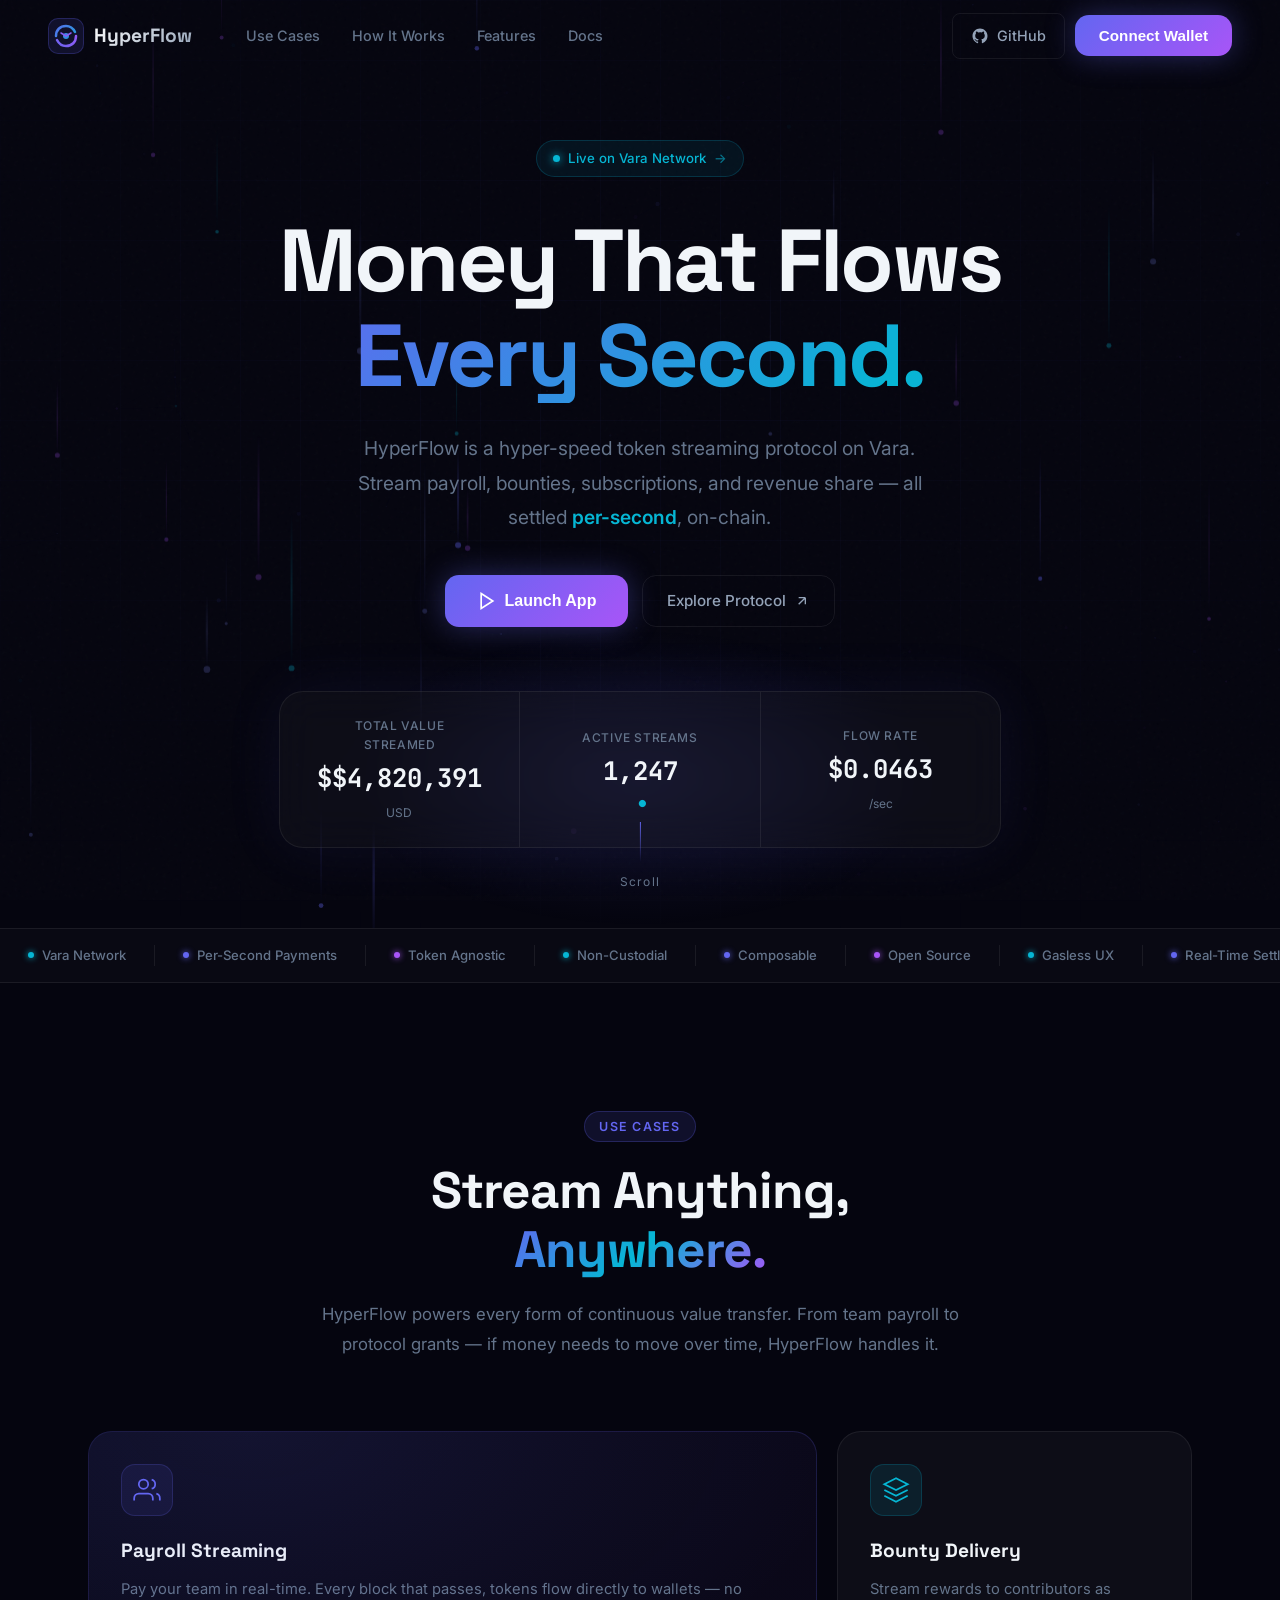
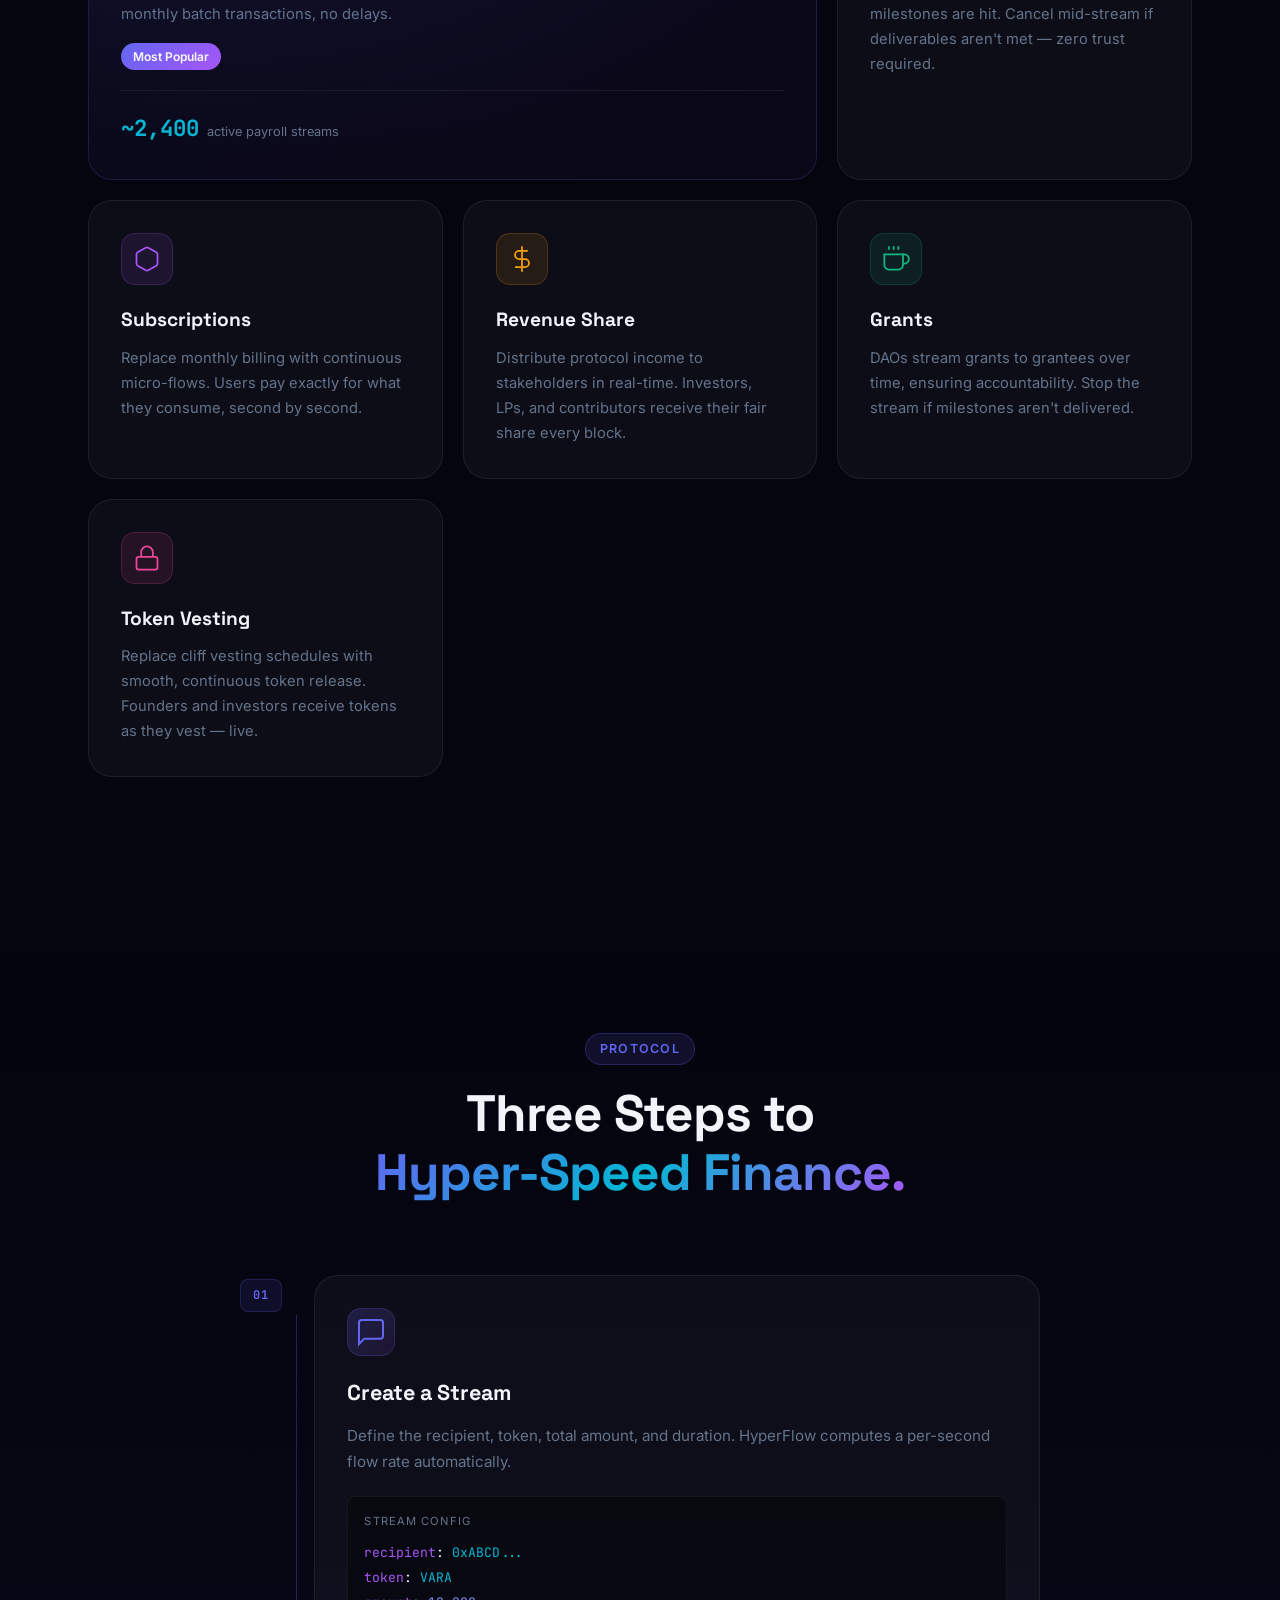
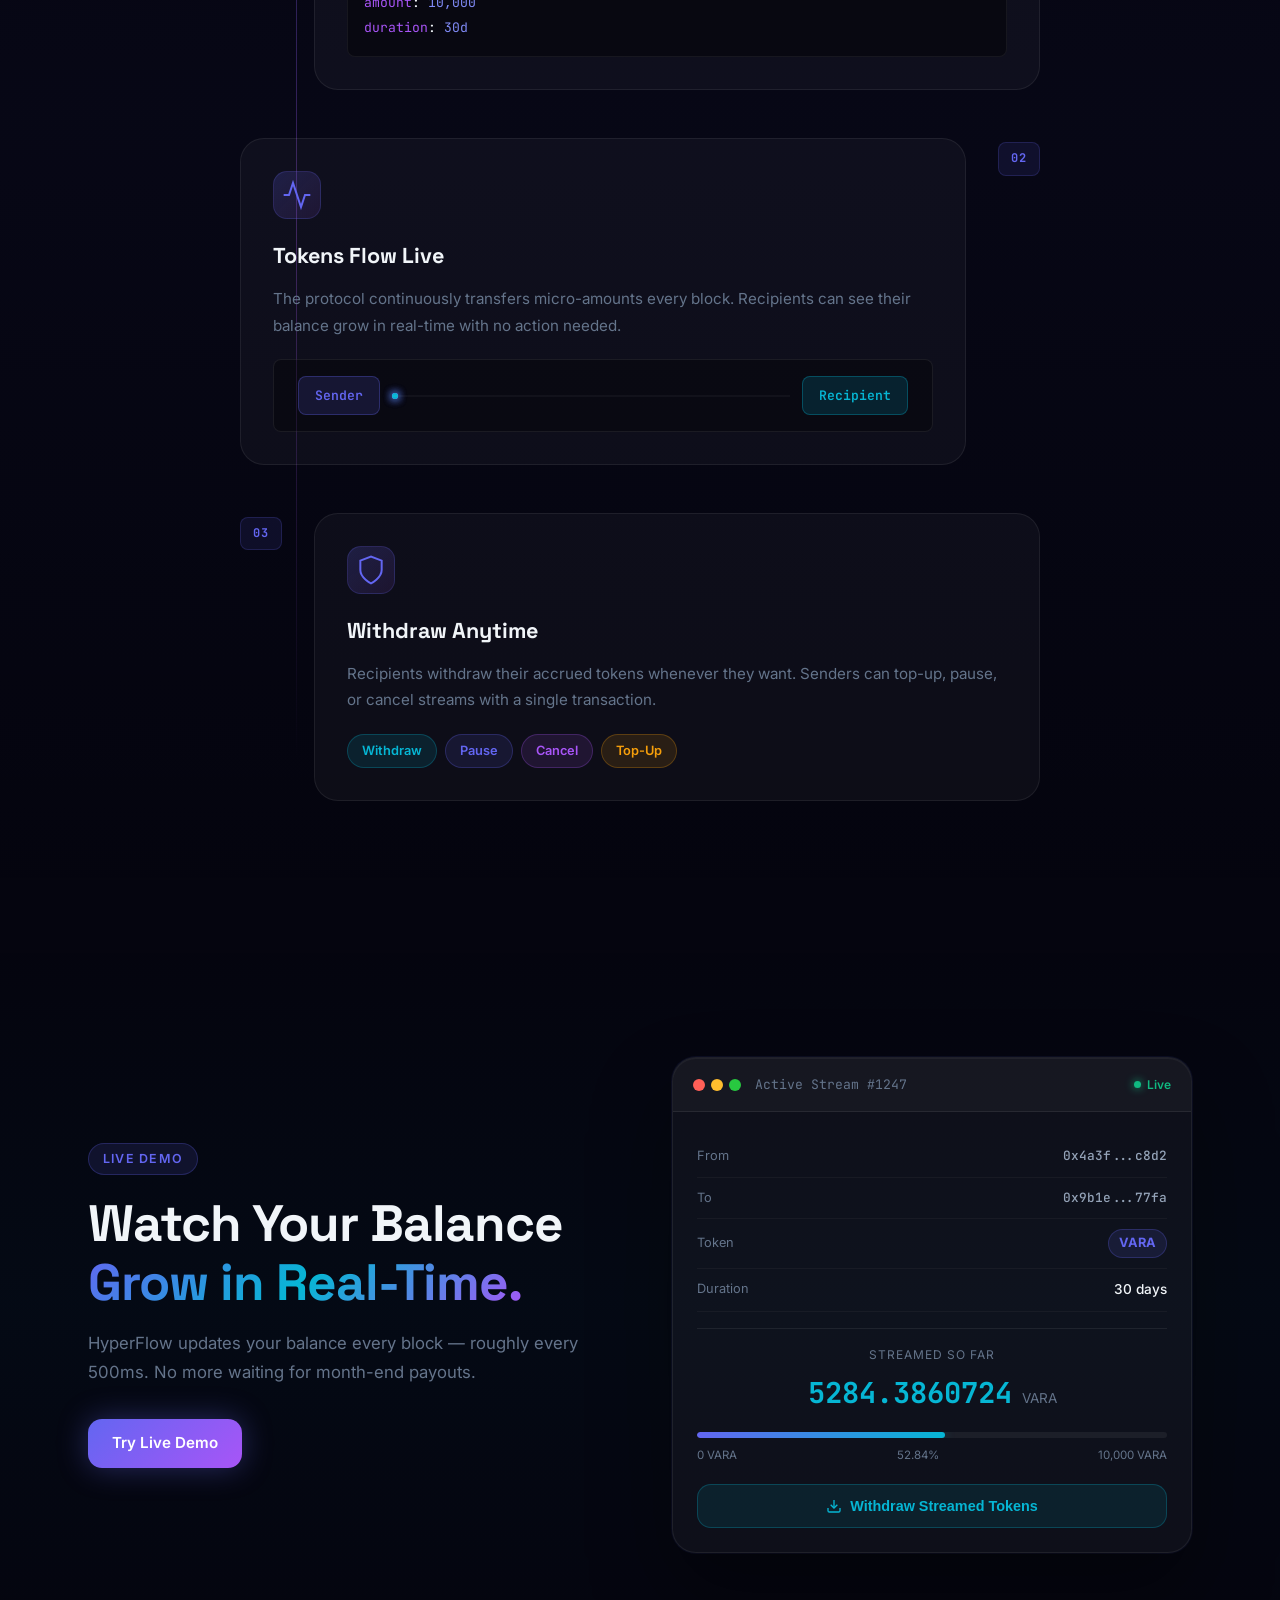
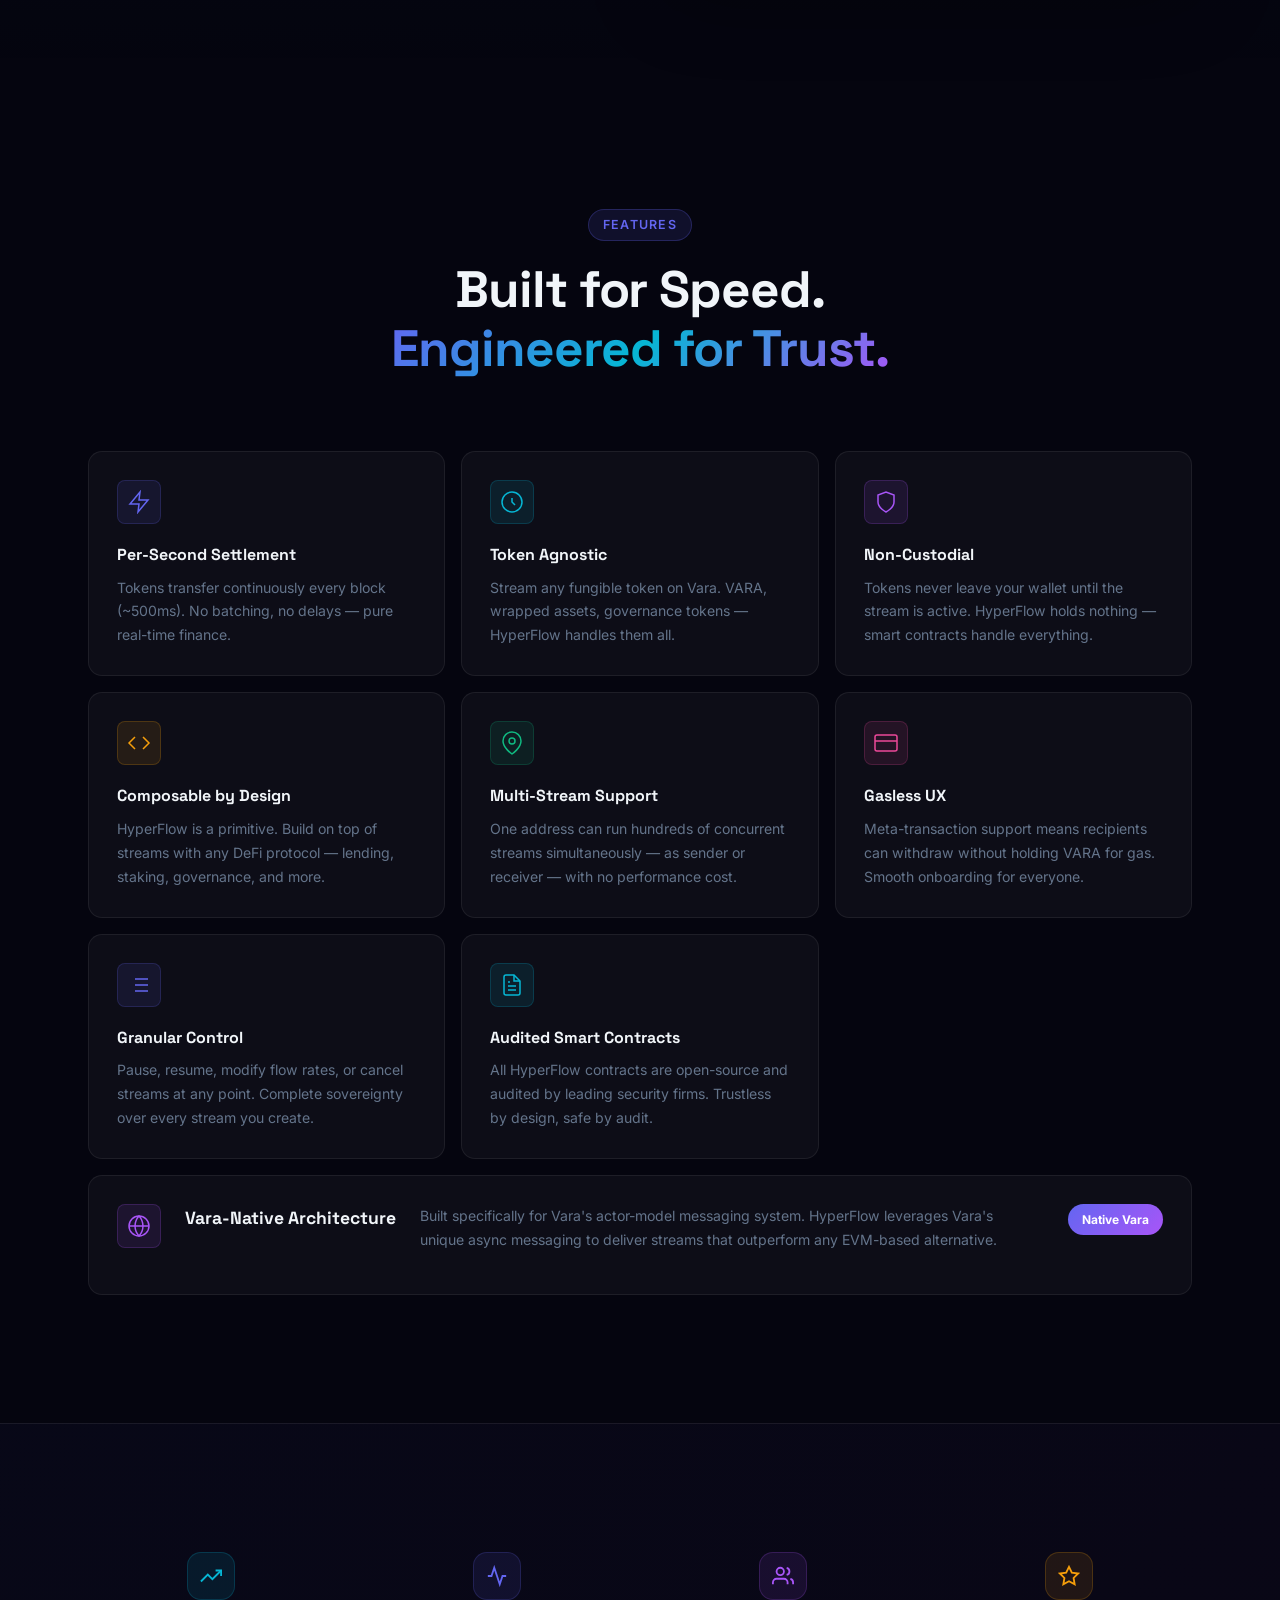
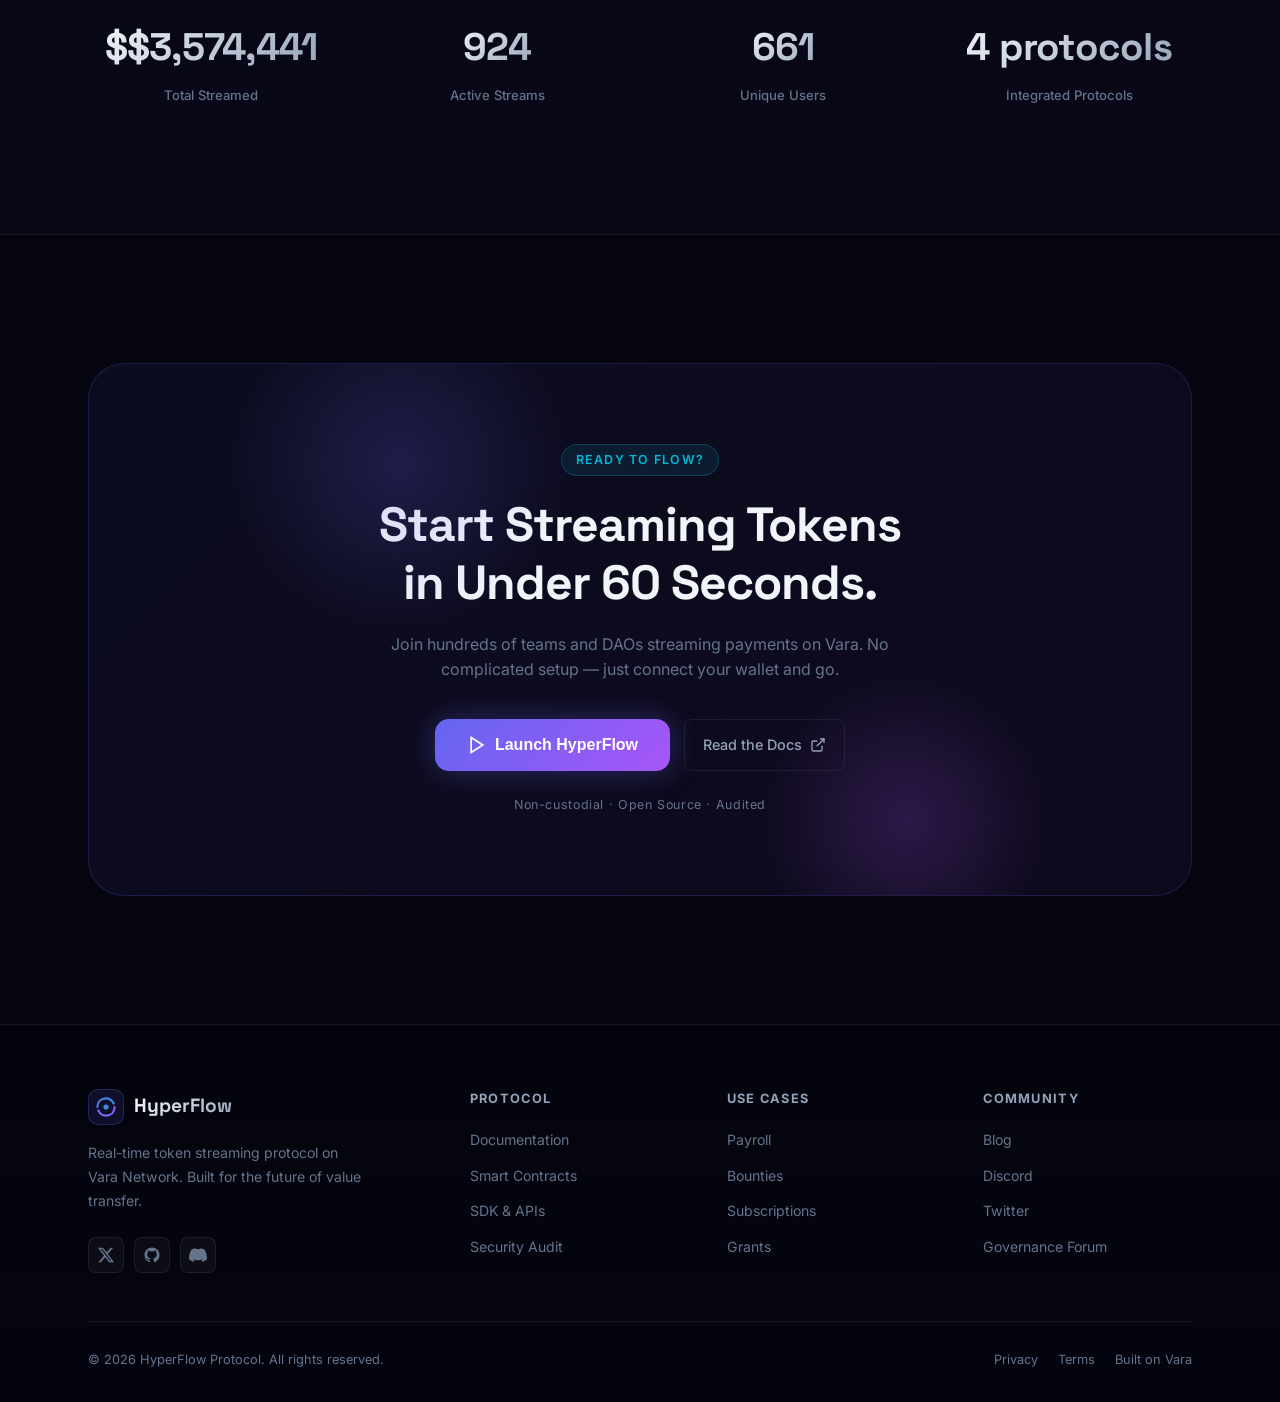
==== index.html @ 959b07e1 "feat: initial HyperFlow — luxury token streaming dApp on Vara" ====
<!DOCTYPE html>
<html lang="en">
<head>
  <meta charset="UTF-8" />
  <meta name="viewport" content="width=device-width, initial-scale=1.0" />
  <title>HyperFlow — Real-Time Token Streaming on Vara</title>
  <meta name="description" content="HyperFlow is a next-generation token streaming protocol on Vara. Stream payments per-second for payroll, bounties, subscriptions, grants, and more." />
  <meta property="og:title" content="HyperFlow — Real-Time Token Streaming on Vara" />
  <meta property="og:description" content="Per-second token streaming on Vara. Payroll, bounties, subscriptions, revenue share — powered by hyper-speed streams." />
  <meta property="og:type" content="website" />
  <meta name="twitter:card" content="summary_large_image" />
  <meta name="twitter:title" content="HyperFlow — Real-Time Token Streaming on Vara" />
  <link rel="preconnect" href="https://fonts.googleapis.com" />
  <link rel="preconnect" href="https://fonts.gstatic.com" crossorigin />
  <link href="https://fonts.googleapis.com/css2?family=Inter:wght@300;400;500;600;700;800;900&family=Space+Grotesk:wght@400;500;600;700&family=JetBrains+Mono:wght@400;500&display=swap" rel="stylesheet" />
  <link rel="stylesheet" href="style.css" />
  <style>
    /* Landing-page wallet modal extra styles */
    .lp-wallet-modal-overlay {
      position: fixed; inset: 0; z-index: 9999;
      background: rgba(0,0,0,0.75); backdrop-filter: blur(10px);
      display: flex; align-items: center; justify-content: center;
      padding: 20px; opacity: 0; pointer-events: none;
      transition: opacity 0.25s;
    }
    .lp-wallet-modal-overlay.active { opacity: 1; pointer-events: all; }
    .lp-modal-box {
      background: #0a0a1a; border: 1px solid rgba(255,255,255,0.08);
      border-radius: 20px; width: 100%; max-width: 420px;
      box-shadow: 0 40px 100px rgba(0,0,0,0.6);
      transform: scale(0.96) translateY(10px);
      transition: transform 0.25s;
      overflow: hidden;
    }
    .lp-wallet-modal-overlay.active .lp-modal-box { transform: scale(1) translateY(0); }
    .lp-modal-head {
      display: flex; align-items: center; justify-content: space-between;
      padding: 20px 24px; border-bottom: 1px solid rgba(255,255,255,0.08);
      font-family: 'Space Grotesk', sans-serif; font-weight: 700; font-size: 1rem;
      color: #f1f5f9;
    }
    .lp-modal-close {
      width: 30px; height: 30px; border-radius: 6px;
      background: none; border: 1px solid rgba(255,255,255,0.08);
      color: #64748b; cursor: pointer; font-size: 0.85rem;
      display: flex; align-items: center; justify-content: center;
      transition: all 0.2s;
    }
    .lp-modal-close:hover { color: #f1f5f9; }
    .lp-modal-body { padding: 24px; }
  </style>
</head>
<body>

  <!-- ===== WALLET MODAL (LANDING) ===== -->
  <div class="lp-wallet-modal-overlay" id="lp-wallet-modal">
    <div class="lp-modal-box">
      <div class="lp-modal-head">
        <span>Connect Wallet</span>
        <button class="lp-modal-close" id="lp-wallet-close">✕</button>
      </div>
      <div class="lp-modal-body" id="lp-wallet-body"></div>
    </div>
  </div>

  <!-- ===== CANVAS BACKGROUND ===== -->
  <canvas id="particleCanvas"></canvas>

  <!-- ===== NOISE OVERLAY ===== -->
  <div class="noise-overlay"></div>

  <!-- ===== NAVIGATION ===== -->
  <nav id="navbar" class="navbar">
    <div class="nav-container">
      <a href="#" class="nav-logo" id="nav-logo">
        <div class="logo-icon">
          <svg width="28" height="28" viewBox="0 0 28 28" fill="none">
            <path d="M4 14 C4 8 8 4 14 4 C18 4 21 6 23 10" stroke="url(#logoGrad)" stroke-width="2.5" stroke-linecap="round"/>
            <path d="M24 14 C24 20 20 24 14 24 C10 24 7 22 5 18" stroke="url(#logoGrad2)" stroke-width="2.5" stroke-linecap="round"/>
            <circle cx="14" cy="14" r="3" fill="url(#logoGrad)"/>
            <path d="M9 11 L14 14 L19 11" stroke="url(#logoGrad2)" stroke-width="1.5" stroke-linecap="round" stroke-linejoin="round"/>
            <defs>
              <linearGradient id="logoGrad" x1="0" y1="0" x2="28" y2="28" gradientUnits="userSpaceOnUse">
                <stop offset="0%" stop-color="#6366f1"/>
                <stop offset="100%" stop-color="#06b6d4"/>
              </linearGradient>
              <linearGradient id="logoGrad2" x1="28" y1="0" x2="0" y2="28" gradientUnits="userSpaceOnUse">
                <stop offset="0%" stop-color="#a855f7"/>
                <stop offset="100%" stop-color="#6366f1"/>
              </linearGradient>
            </defs>
          </svg>
        </div>
        <span class="logo-text">HyperFlow</span>
      </a>

      <ul class="nav-links" id="nav-links">
        <li><a href="#use-cases" class="nav-link">Use Cases</a></li>
        <li><a href="#how-it-works" class="nav-link">How It Works</a></li>
        <li><a href="#features" class="nav-link">Features</a></li>
        <li><a href="#docs" class="nav-link">Docs</a></li>
      </ul>

      <div class="nav-actions">
        <a href="#" class="btn-ghost" id="nav-github">
          <svg width="18" height="18" viewBox="0 0 24 24" fill="currentColor"><path d="M12 2C6.477 2 2 6.484 2 12.017c0 4.425 2.865 8.18 6.839 9.504.5.092.682-.217.682-.483 0-.237-.008-.868-.013-1.703-2.782.605-3.369-1.343-3.369-1.343-.454-1.158-1.11-1.466-1.11-1.466-.908-.62.069-.608.069-.608 1.003.07 1.531 1.032 1.531 1.032.892 1.53 2.341 1.088 2.91.832.092-.647.35-1.088.636-1.338-2.22-.253-4.555-1.113-4.555-4.951 0-1.093.39-1.988 1.029-2.688-.103-.253-.446-1.272.098-2.65 0 0 .84-.27 2.75 1.026A9.564 9.564 0 0112 6.844c.85.004 1.705.115 2.504.337 1.909-1.296 2.747-1.027 2.747-1.027.546 1.379.202 2.398.1 2.651.64.7 1.028 1.595 1.028 2.688 0 3.848-2.339 4.695-4.566 4.943.359.309.678.92.678 1.855 0 1.338-.012 2.419-.012 2.747 0 .268.18.58.688.482A10.019 10.019 0 0022 12.017C22 6.484 17.522 2 12 2z"/></svg>
          GitHub
        </a>
        <button class="btn-primary" id="connect-wallet-btn">
          <span class="btn-shimmer"></span>
          Connect Wallet
        </button>
      </div>

      <button class="nav-hamburger" id="hamburger" aria-label="Menu">
        <span></span><span></span><span></span>
      </button>
    </div>
  </nav>

  <!-- ===== HERO ===== -->
  <section class="hero" id="home">
    <div class="hero-grid-overlay"></div>

    <div class="hero-container">
      <div class="hero-badge">
        <span class="badge-dot"></span>
        Live on Vara Network
        <span class="badge-arrow">→</span>
      </div>

      <h1 class="hero-title">
        Money That Flows
        <span class="title-gradient">Every Second.</span>
      </h1>

      <p class="hero-subtitle">
        HyperFlow is a hyper-speed token streaming protocol on Vara. Stream payroll, bounties, subscriptions,
        and revenue share — all settled <em>per-second</em>, on-chain.
      </p>

      <div class="hero-cta">
        <button class="btn-primary btn-lg" id="launch-app-btn">
          <span class="btn-shimmer"></span>
          <svg width="20" height="20" viewBox="0 0 24 24" fill="none" stroke="currentColor" stroke-width="2"><polygon points="5,3 19,12 5,21"/></svg>
          Launch App
        </button>
        <a href="#how-it-works" class="btn-outline btn-lg" id="learn-more-btn">
          Explore Protocol
          <svg width="16" height="16" viewBox="0 0 24 24" fill="none" stroke="currentColor" stroke-width="2"><path d="M7 17L17 7M17 7H7M17 7V17"/></svg>
        </a>
      </div>

      <!-- Live Stream Counter -->
      <div class="hero-stream-counter" id="stream-counter">
        <div class="counter-card" id="counter-tvl">
          <span class="counter-label">Total Value Streamed</span>
          <span class="counter-value" data-target="4820391">$0</span>
          <span class="counter-suffix">USD</span>
        </div>
        <div class="counter-divider"></div>
        <div class="counter-card" id="counter-streams">
          <span class="counter-label">Active Streams</span>
          <span class="counter-value" data-target="1247">0</span>
          <span class="counter-tick" id="tick-dot">●</span>
        </div>
        <div class="counter-divider"></div>
        <div class="counter-card" id="counter-rate">
          <span class="counter-label">Flow Rate</span>
          <span class="counter-value" id="flow-rate">$0.00</span>
          <span class="counter-suffix">/sec</span>
        </div>
      </div>
    </div>

    <!-- Hero Visual - Stream Visualizer -->
    <div class="hero-visual">
      <canvas id="streamCanvas"></canvas>
      <div class="visual-glow"></div>
    </div>

    <div class="hero-scroll-hint">
      <div class="scroll-line"></div>
      <span>Scroll</span>
    </div>
  </section>

  <!-- ===== MARQUEE STRIP ===== -->
  <div class="marquee-strip">
    <div class="marquee-track">
      <div class="marquee-content">
        <span class="marquee-item"><span class="marquee-dot cyan"></span> Vara Network</span>
        <span class="marquee-item"><span class="marquee-dot indigo"></span> Per-Second Payments</span>
        <span class="marquee-item"><span class="marquee-dot purple"></span> Token Agnostic</span>
        <span class="marquee-item"><span class="marquee-dot cyan"></span> Non-Custodial</span>
        <span class="marquee-item"><span class="marquee-dot indigo"></span> Composable</span>
        <span class="marquee-item"><span class="marquee-dot purple"></span> Open Source</span>
        <span class="marquee-item"><span class="marquee-dot cyan"></span> Gasless UX</span>
        <span class="marquee-item"><span class="marquee-dot indigo"></span> Real-Time Settlement</span>
        <span class="marquee-item"><span class="marquee-dot cyan"></span> Vara Network</span>
        <span class="marquee-item"><span class="marquee-dot indigo"></span> Per-Second Payments</span>
        <span class="marquee-item"><span class="marquee-dot purple"></span> Token Agnostic</span>
        <span class="marquee-item"><span class="marquee-dot cyan"></span> Non-Custodial</span>
        <span class="marquee-item"><span class="marquee-dot indigo"></span> Composable</span>
        <span class="marquee-item"><span class="marquee-dot purple"></span> Open Source</span>
        <span class="marquee-item"><span class="marquee-dot cyan"></span> Gasless UX</span>
        <span class="marquee-item"><span class="marquee-dot indigo"></span> Real-Time Settlement</span>
      </div>
    </div>
  </div>

  <!-- ===== USE CASES ===== -->
  <section class="section use-cases" id="use-cases">
    <div class="container">
      <div class="section-header">
        <span class="section-tag">Use Cases</span>
        <h2 class="section-title">Stream Anything,<br/><span class="text-gradient">Anywhere.</span></h2>
        <p class="section-subtitle">HyperFlow powers every form of continuous value transfer. From team payroll to protocol grants — if money needs to move over time, HyperFlow handles it.</p>
      </div>

      <div class="use-cases-grid" id="use-cases-grid">

        <div class="use-case-card card-featured" data-aos>
          <div class="card-glow"></div>
          <div class="card-icon-wrap" style="--icon-color: #6366f1;">
            <svg width="28" height="28" viewBox="0 0 24 24" fill="none" stroke="currentColor" stroke-width="1.5"><path d="M17 21v-2a4 4 0 0 0-4-4H5a4 4 0 0 0-4 4v2"/><circle cx="9" cy="7" r="4"/><path d="M23 21v-2a4 4 0 0 0-3-3.87"/><path d="M16 3.13a4 4 0 0 1 0 7.75"/></svg>
          </div>
          <h3 class="card-title">Payroll Streaming</h3>
          <p class="card-desc">Pay your team in real-time. Every block that passes, tokens flow directly to wallets — no monthly batch transactions, no delays.</p>
          <div class="card-tag">Most Popular</div>
          <div class="card-footer-metric">
            <span class="metric-val">~2,400</span>
            <span class="metric-lbl">active payroll streams</span>
          </div>
        </div>

        <div class="use-case-card" data-aos>
          <div class="card-icon-wrap" style="--icon-color: #06b6d4;">
            <svg width="28" height="28" viewBox="0 0 24 24" fill="none" stroke="currentColor" stroke-width="1.5"><path d="M12 2L2 7l10 5 10-5-10-5z"/><path d="M2 17l10 5 10-5"/><path d="M2 12l10 5 10-5"/></svg>
          </div>
          <h3 class="card-title">Bounty Delivery</h3>
          <p class="card-desc">Stream rewards to contributors as milestones are hit. Cancel mid-stream if deliverables aren't met — zero trust required.</p>
        </div>

        <div class="use-case-card" data-aos>
          <div class="card-icon-wrap" style="--icon-color: #a855f7;">
            <svg width="28" height="28" viewBox="0 0 24 24" fill="none" stroke="currentColor" stroke-width="1.5"><path d="M21 16V8a2 2 0 0 0-1-1.73l-7-4a2 2 0 0 0-2 0l-7 4A2 2 0 0 0 3 8v8a2 2 0 0 0 1 1.73l7 4a2 2 0 0 0 2 0l7-4A2 2 0 0 0 21 16z"/></svg>
          </div>
          <h3 class="card-title">Subscriptions</h3>
          <p class="card-desc">Replace monthly billing with continuous micro-flows. Users pay exactly for what they consume, second by second.</p>
        </div>

        <div class="use-case-card" data-aos>
          <div class="card-icon-wrap" style="--icon-color: #f59e0b;">
            <svg width="28" height="28" viewBox="0 0 24 24" fill="none" stroke="currentColor" stroke-width="1.5"><line x1="12" y1="1" x2="12" y2="23"/><path d="M17 5H9.5a3.5 3.5 0 0 0 0 7h5a3.5 3.5 0 0 1 0 7H6"/></svg>
          </div>
          <h3 class="card-title">Revenue Share</h3>
          <p class="card-desc">Distribute protocol income to stakeholders in real-time. Investors, LPs, and contributors receive their fair share every block.</p>
        </div>

        <div class="use-case-card" data-aos>
          <div class="card-icon-wrap" style="--icon-color: #10b981;">
            <svg width="28" height="28" viewBox="0 0 24 24" fill="none" stroke="currentColor" stroke-width="1.5"><path d="M18 8h1a4 4 0 0 1 0 8h-1"/><path d="M2 8h16v9a4 4 0 0 1-4 4H6a4 4 0 0 1-4-4V8z"/><line x1="6" y1="1" x2="6" y2="4"/><line x1="10" y1="1" x2="10" y2="4"/><line x1="14" y1="1" x2="14" y2="4"/></svg>
          </div>
          <h3 class="card-title">Grants</h3>
          <p class="card-desc">DAOs stream grants to grantees over time, ensuring accountability. Stop the stream if milestones aren't delivered.</p>
        </div>

        <div class="use-case-card" data-aos>
          <div class="card-icon-wrap" style="--icon-color: #ec4899;">
            <svg width="28" height="28" viewBox="0 0 24 24" fill="none" stroke="currentColor" stroke-width="1.5"><rect x="3" y="11" width="18" height="11" rx="2" ry="2"/><path d="M7 11V7a5 5 0 0 1 10 0v4"/></svg>
          </div>
          <h3 class="card-title">Token Vesting</h3>
          <p class="card-desc">Replace cliff vesting schedules with smooth, continuous token release. Founders and investors receive tokens as they vest — live.</p>
        </div>

      </div>
    </div>
  </section>

  <!-- ===== HOW IT WORKS ===== -->
  <section class="section how-it-works" id="how-it-works">
    <div class="container">
      <div class="section-header">
        <span class="section-tag">Protocol</span>
        <h2 class="section-title">Three Steps to<br/><span class="text-gradient">Hyper-Speed Finance.</span></h2>
      </div>

      <div class="steps-container">
        <div class="steps-line"></div>

        <div class="step-item" data-aos id="step-1">
          <div class="step-number">01</div>
          <div class="step-card">
            <div class="step-icon">
              <svg width="32" height="32" viewBox="0 0 24 24" fill="none" stroke="currentColor" stroke-width="1.5"><path d="M21 15a2 2 0 0 1-2 2H7l-4 4V5a2 2 0 0 1 2-2h14a2 2 0 0 1 2 2z"/></svg>
            </div>
            <h3>Create a Stream</h3>
            <p>Define the recipient, token, total amount, and duration. HyperFlow computes a per-second flow rate automatically.</p>
            <div class="step-code">
              <span class="code-label">Stream Config</span>
              <code><span class="c-purple">recipient</span>: <span class="c-cyan">0xABCD...</span><br/><span class="c-purple">token</span>: <span class="c-cyan">VARA</span><br/><span class="c-purple">amount</span>: <span class="c-indigo">10,000</span><br/><span class="c-purple">duration</span>: <span class="c-indigo">30d</span></code>
            </div>
          </div>
        </div>

        <div class="step-item step-right" data-aos id="step-2">
          <div class="step-number">02</div>
          <div class="step-card">
            <div class="step-icon">
              <svg width="32" height="32" viewBox="0 0 24 24" fill="none" stroke="currentColor" stroke-width="1.5"><polyline points="22 12 18 12 15 21 9 3 6 12 2 12"/></svg>
            </div>
            <h3>Tokens Flow Live</h3>
            <p>The protocol continuously transfers micro-amounts every block. Recipients can see their balance grow in real-time with no action needed.</p>
            <div class="step-visual-flow">
              <div class="flow-node sender">Sender</div>
              <div class="flow-stream">
                <div class="flow-particle"></div>
                <div class="flow-particle"></div>
                <div class="flow-particle"></div>
                <div class="flow-line"></div>
              </div>
              <div class="flow-node receiver">Recipient</div>
            </div>
          </div>
        </div>

        <div class="step-item" data-aos id="step-3">
          <div class="step-number">03</div>
          <div class="step-card">
            <div class="step-icon">
              <svg width="32" height="32" viewBox="0 0 24 24" fill="none" stroke="currentColor" stroke-width="1.5"><path d="M12 22s8-4 8-10V5l-8-3-8 3v7c0 6 8 10 8 10z"/></svg>
            </div>
            <h3>Withdraw Anytime</h3>
            <p>Recipients withdraw their accrued tokens whenever they want. Senders can top-up, pause, or cancel streams with a single transaction.</p>
            <div class="step-actions">
              <span class="action-pill pill-cyan">Withdraw</span>
              <span class="action-pill pill-indigo">Pause</span>
              <span class="action-pill pill-purple">Cancel</span>
              <span class="action-pill pill-gold">Top-Up</span>
            </div>
          </div>
        </div>
      </div>
    </div>
  </section>

  <!-- ===== STREAM DEMO ===== -->
  <section class="section stream-demo" id="demo">
    <div class="container">
      <div class="demo-wrapper">
        <div class="demo-content">
          <span class="section-tag">Live Demo</span>
          <h2 class="section-title">Watch Your Balance<br/><span class="text-gradient">Grow in Real-Time.</span></h2>
          <p class="section-subtitle">HyperFlow updates your balance every block — roughly every 500ms. No more waiting for month-end payouts.</p>
          <a href="#" class="btn-primary" id="try-demo-btn">
            <span class="btn-shimmer"></span>
            Try Live Demo
          </a>
        </div>

        <div class="demo-widget">
          <div class="widget-header">
            <div class="widget-dots">
              <span class="dot red"></span><span class="dot yellow"></span><span class="dot green"></span>
            </div>
            <span class="widget-title">Active Stream #1247</span>
            <span class="widget-status">
              <span class="status-pulse"></span>
              Live
            </span>
          </div>

          <div class="widget-body">
            <div class="widget-row">
              <span class="wr-label">From</span>
              <span class="wr-val addr">0x4a3f...c8d2</span>
            </div>
            <div class="widget-row">
              <span class="wr-label">To</span>
              <span class="wr-val addr">0x9b1e...77fa</span>
            </div>
            <div class="widget-row">
              <span class="wr-label">Token</span>
              <span class="wr-val token-chip">VARA</span>
            </div>
            <div class="widget-row">
              <span class="wr-label">Duration</span>
              <span class="wr-val">30 days</span>
            </div>
            <div class="widget-divider"></div>
            <div class="widget-balance">
              <span class="balance-label">Streamed so far</span>
              <span class="balance-amount" id="stream-balance">5,284.3847214</span>
              <span class="balance-token">VARA</span>
            </div>
            <div class="progress-bar">
              <div class="progress-fill" id="stream-progress" style="width: 52.84%"></div>
            </div>
            <div class="progress-labels">
              <span>0 VARA</span>
              <span>52.84%</span>
              <span>10,000 VARA</span>
            </div>
            <button class="btn-withdraw" id="withdraw-btn">
              <svg width="16" height="16" viewBox="0 0 24 24" fill="none" stroke="currentColor" stroke-width="2"><path d="M21 15v4a2 2 0 0 1-2 2H5a2 2 0 0 1-2-2v-4"/><polyline points="7 10 12 15 17 10"/><line x1="12" y1="15" x2="12" y2="3"/></svg>
              Withdraw Streamed Tokens
            </button>
          </div>
        </div>
      </div>
    </div>
  </section>

  <!-- ===== FEATURES ===== -->
  <section class="section features" id="features">
    <div class="container">
      <div class="section-header">
        <span class="section-tag">Features</span>
        <h2 class="section-title">Built for Speed.<br/><span class="text-gradient">Engineered for Trust.</span></h2>
      </div>

      <div class="features-grid" id="features-grid">

        <div class="feature-card" data-aos>
          <div class="feature-icon" style="--fc: #6366f1;">
            <svg width="24" height="24" viewBox="0 0 24 24" fill="none" stroke="currentColor" stroke-width="1.5"><path d="M13 2L3 14h9l-1 8 10-12h-9l1-8z"/></svg>
          </div>
          <h4>Per-Second Settlement</h4>
          <p>Tokens transfer continuously every block (~500ms). No batching, no delays — pure real-time finance.</p>
        </div>

        <div class="feature-card" data-aos>
          <div class="feature-icon" style="--fc: #06b6d4;">
            <svg width="24" height="24" viewBox="0 0 24 24" fill="none" stroke="currentColor" stroke-width="1.5"><circle cx="12" cy="12" r="10"/><path d="M12 8v4l3 3"/></svg>
          </div>
          <h4>Token Agnostic</h4>
          <p>Stream any fungible token on Vara. VARA, wrapped assets, governance tokens — HyperFlow handles them all.</p>
        </div>

        <div class="feature-card" data-aos>
          <div class="feature-icon" style="--fc: #a855f7;">
            <svg width="24" height="24" viewBox="0 0 24 24" fill="none" stroke="currentColor" stroke-width="1.5"><path d="M12 22s8-4 8-10V5l-8-3-8 3v7c0 6 8 10 8 10z"/></svg>
          </div>
          <h4>Non-Custodial</h4>
          <p>Tokens never leave your wallet until the stream is active. HyperFlow holds nothing — smart contracts handle everything.</p>
        </div>

        <div class="feature-card" data-aos>
          <div class="feature-icon" style="--fc: #f59e0b;">
            <svg width="24" height="24" viewBox="0 0 24 24" fill="none" stroke="currentColor" stroke-width="1.5"><polyline points="16 18 22 12 16 6"/><polyline points="8 6 2 12 8 18"/></svg>
          </div>
          <h4>Composable by Design</h4>
          <p>HyperFlow is a primitive. Build on top of streams with any DeFi protocol — lending, staking, governance, and more.</p>
        </div>

        <div class="feature-card" data-aos>
          <div class="feature-icon" style="--fc: #10b981;">
            <svg width="24" height="24" viewBox="0 0 24 24" fill="none" stroke="currentColor" stroke-width="1.5"><path d="M21 10c0 7-9 13-9 13s-9-6-9-13a9 9 0 0 1 18 0z"/><circle cx="12" cy="10" r="3"/></svg>
          </div>
          <h4>Multi-Stream Support</h4>
          <p>One address can run hundreds of concurrent streams simultaneously — as sender or receiver — with no performance cost.</p>
        </div>

        <div class="feature-card" data-aos>
          <div class="feature-icon" style="--fc: #ec4899;">
            <svg width="24" height="24" viewBox="0 0 24 24" fill="none" stroke="currentColor" stroke-width="1.5"><rect x="1" y="4" width="22" height="16" rx="2" ry="2"/><line x1="1" y1="10" x2="23" y2="10"/></svg>
          </div>
          <h4>Gasless UX</h4>
          <p>Meta-transaction support means recipients can withdraw without holding VARA for gas. Smooth onboarding for everyone.</p>
        </div>

        <div class="feature-card" data-aos>
          <div class="feature-icon" style="--fc: #6366f1;">
            <svg width="24" height="24" viewBox="0 0 24 24" fill="none" stroke="currentColor" stroke-width="1.5"><line x1="8" y1="6" x2="21" y2="6"/><line x1="8" y1="12" x2="21" y2="12"/><line x1="8" y1="18" x2="21" y2="18"/><line x1="3" y1="6" x2="3.01" y2="6"/><line x1="3" y1="12" x2="3.01" y2="12"/><line x1="3" y1="18" x2="3.01" y2="18"/></svg>
          </div>
          <h4>Granular Control</h4>
          <p>Pause, resume, modify flow rates, or cancel streams at any point. Complete sovereignty over every stream you create.</p>
        </div>

        <div class="feature-card" data-aos>
          <div class="feature-icon" style="--fc: #06b6d4;">
            <svg width="24" height="24" viewBox="0 0 24 24" fill="none" stroke="currentColor" stroke-width="1.5"><path d="M14 2H6a2 2 0 0 0-2 2v16a2 2 0 0 0 2 2h12a2 2 0 0 0 2-2V8z"/><polyline points="14 2 14 8 20 8"/><line x1="16" y1="13" x2="8" y2="13"/><line x1="16" y1="17" x2="8" y2="17"/><polyline points="10 9 9 9 8 9"/></svg>
          </div>
          <h4>Audited Smart Contracts</h4>
          <p>All HyperFlow contracts are open-source and audited by leading security firms. Trustless by design, safe by audit.</p>
        </div>

        <div class="feature-card feature-wide" data-aos>
          <div class="feature-icon" style="--fc: #a855f7;">
            <svg width="24" height="24" viewBox="0 0 24 24" fill="none" stroke="currentColor" stroke-width="1.5"><circle cx="12" cy="12" r="10"/><path d="M2 12h20M12 2a15.3 15.3 0 0 1 4 10 15.3 15.3 0 0 1-4 10 15.3 15.3 0 0 1-4-10 15.3 15.3 0 0 1 4-10z"/></svg>
          </div>
          <h4>Vara-Native Architecture</h4>
          <p>Built specifically for Vara's actor-model messaging system. HyperFlow leverages Vara's unique async messaging to deliver streams that outperform any EVM-based alternative.</p>
          <div class="feature-wide-badge">Native Vara</div>
        </div>

      </div>
    </div>
  </section>

  <!-- ===== STATS SECTION ===== -->
  <section class="section stats-section" id="stats">
    <div class="container">
      <div class="stats-grid">
        <div class="stat-item" data-aos>
          <div class="stat-icon cyan">
            <svg width="22" height="22" viewBox="0 0 24 24" fill="none" stroke="currentColor" stroke-width="2"><polyline points="23 6 13.5 15.5 8.5 10.5 1 18"/><polyline points="17 6 23 6 23 12"/></svg>
          </div>
          <span class="stat-number" data-target="4820391" data-prefix="$" data-suffix="">$0</span>
          <span class="stat-label">Total Streamed</span>
        </div>
        <div class="stat-item" data-aos>
          <div class="stat-icon indigo">
            <svg width="22" height="22" viewBox="0 0 24 24" fill="none" stroke="currentColor" stroke-width="2"><polyline points="22 12 18 12 15 21 9 3 6 12 2 12"/></svg>
          </div>
          <span class="stat-number" data-target="1247" data-prefix="" data-suffix="">0</span>
          <span class="stat-label">Active Streams</span>
        </div>
        <div class="stat-item" data-aos>
          <div class="stat-icon purple">
            <svg width="22" height="22" viewBox="0 0 24 24" fill="none" stroke="currentColor" stroke-width="2"><path d="M17 21v-2a4 4 0 0 0-4-4H5a4 4 0 0 0-4 4v2"/><circle cx="9" cy="7" r="4"/><path d="M23 21v-2a4 4 0 0 0-3-3.87"/><path d="M16 3.13a4 4 0 0 1 0 7.75"/></svg>
          </div>
          <span class="stat-number" data-target="892" data-prefix="" data-suffix="">0</span>
          <span class="stat-label">Unique Users</span>
        </div>
        <div class="stat-item" data-aos>
          <div class="stat-icon gold">
            <svg width="22" height="22" viewBox="0 0 24 24" fill="none" stroke="currentColor" stroke-width="2"><polygon points="12 2 15.09 8.26 22 9.27 17 14.14 18.18 21.02 12 17.77 5.82 21.02 7 14.14 2 9.27 8.91 8.26 12 2"/></svg>
          </div>
          <span class="stat-number" data-target="6" data-prefix="" data-suffix=" protocols">0</span>
          <span class="stat-label">Integrated Protocols</span>
        </div>
      </div>
    </div>
  </section>

  <!-- ===== CTA SECTION ===== -->
  <section class="section cta-section" id="cta">
    <div class="container">
      <div class="cta-wrapper">
        <div class="cta-glow-1"></div>
        <div class="cta-glow-2"></div>
        <div class="cta-content">
          <div class="cta-tag">Ready to Flow?</div>
          <h2 class="cta-title">Start Streaming Tokens<br/>in Under 60 Seconds.</h2>
          <p class="cta-subtitle">Join hundreds of teams and DAOs streaming payments on Vara. No complicated setup — just connect your wallet and go.</p>
          <div class="cta-btns">
            <button class="btn-primary btn-lg" id="cta-launch-btn">
              <span class="btn-shimmer"></span>
              <svg width="20" height="20" viewBox="0 0 24 24" fill="none" stroke="currentColor" stroke-width="2"><polygon points="5,3 19,12 5,21"/></svg>
              Launch HyperFlow
            </button>
            <a href="#" class="btn-ghost btn-lg" id="cta-docs-btn">
              Read the Docs
              <svg width="16" height="16" viewBox="0 0 24 24" fill="none" stroke="currentColor" stroke-width="2"><path d="M18 13v6a2 2 0 0 1-2 2H5a2 2 0 0 1-2-2V8a2 2 0 0 1 2-2h6"/><polyline points="15 3 21 3 21 9"/><line x1="10" y1="14" x2="21" y2="3"/></svg>
            </a>
          </div>
          <div class="cta-footnote">Non-custodial · Open Source · Audited</div>
        </div>
      </div>
    </div>
  </section>

  <!-- ===== FOOTER ===== -->
  <footer class="footer" id="footer">
    <div class="container">
      <div class="footer-grid">
        <div class="footer-brand">
          <a href="#" class="nav-logo">
            <div class="logo-icon">
              <svg width="24" height="24" viewBox="0 0 28 28" fill="none">
                <path d="M4 14 C4 8 8 4 14 4 C18 4 21 6 23 10" stroke="url(#fLogoGrad)" stroke-width="2.5" stroke-linecap="round"/>
                <path d="M24 14 C24 20 20 24 14 24 C10 24 7 22 5 18" stroke="url(#fLogoGrad2)" stroke-width="2.5" stroke-linecap="round"/>
                <circle cx="14" cy="14" r="3" fill="url(#fLogoGrad)"/>
                <defs>
                  <linearGradient id="fLogoGrad" x1="0" y1="0" x2="28" y2="28" gradientUnits="userSpaceOnUse">
                    <stop offset="0%" stop-color="#6366f1"/><stop offset="100%" stop-color="#06b6d4"/>
                  </linearGradient>
                  <linearGradient id="fLogoGrad2" x1="28" y1="0" x2="0" y2="28" gradientUnits="userSpaceOnUse">
                    <stop offset="0%" stop-color="#a855f7"/><stop offset="100%" stop-color="#6366f1"/>
                  </linearGradient>
                </defs>
              </svg>
            </div>
            <span class="logo-text">HyperFlow</span>
          </a>
          <p class="footer-tagline">Real-time token streaming protocol on Vara Network. Built for the future of value transfer.</p>
          <div class="footer-socials">
            <a href="#" class="social-icon" aria-label="Twitter" id="footer-twitter">
              <svg width="18" height="18" viewBox="0 0 24 24" fill="currentColor"><path d="M18.244 2.25h3.308l-7.227 8.26 8.502 11.24H16.17l-5.214-6.817L4.99 21.75H1.68l7.73-8.835L1.254 2.25H8.08l4.713 6.231zm-1.161 17.52h1.833L7.084 4.126H5.117z"/></svg>
            </a>
            <a href="#" class="social-icon" aria-label="GitHub" id="footer-github">
              <svg width="18" height="18" viewBox="0 0 24 24" fill="currentColor"><path d="M12 2C6.477 2 2 6.484 2 12.017c0 4.425 2.865 8.18 6.839 9.504.5.092.682-.217.682-.483 0-.237-.008-.868-.013-1.703-2.782.605-3.369-1.343-3.369-1.343-.454-1.158-1.11-1.466-1.11-1.466-.908-.62.069-.608.069-.608 1.003.07 1.531 1.032 1.531 1.032.892 1.53 2.341 1.088 2.91.832.092-.647.35-1.088.636-1.338-2.22-.253-4.555-1.113-4.555-4.951 0-1.093.39-1.988 1.029-2.688-.103-.253-.446-1.272.098-2.65 0 0 .84-.27 2.75 1.026A9.564 9.564 0 0112 6.844c.85.004 1.705.115 2.504.337 1.909-1.296 2.747-1.027 2.747-1.027.546 1.379.202 2.398.1 2.651.64.7 1.028 1.595 1.028 2.688 0 3.848-2.339 4.695-4.566 4.943.359.309.678.92.678 1.855 0 1.338-.012 2.419-.012 2.747 0 .268.18.58.688.482A10.019 10.019 0 0022 12.017C22 6.484 17.522 2 12 2z"/></svg>
            </a>
            <a href="#" class="social-icon" aria-label="Discord" id="footer-discord">
              <svg width="18" height="18" viewBox="0 0 24 24" fill="currentColor"><path d="M20.317 4.37a19.791 19.791 0 0 0-4.885-1.515.074.074 0 0 0-.079.037c-.21.375-.444.864-.608 1.25a18.27 18.27 0 0 0-5.487 0 12.64 12.64 0 0 0-.617-1.25.077.077 0 0 0-.079-.037A19.736 19.736 0 0 0 3.677 4.37a.07.07 0 0 0-.032.027C.533 9.046-.32 13.58.099 18.057c.002.022.015.043.03.055a19.9 19.9 0 0 0 5.993 3.03.078.078 0 0 0 .084-.028c.462-.63.874-1.295 1.226-1.994a.076.076 0 0 0-.041-.106 13.107 13.107 0 0 1-1.872-.892.077.077 0 0 1-.008-.128 10.2 10.2 0 0 0 .372-.292.074.074 0 0 1 .077-.01c3.928 1.793 8.18 1.793 12.062 0a.074.074 0 0 1 .078.01c.12.098.246.198.373.292a.077.077 0 0 1-.006.127 12.299 12.299 0 0 1-1.873.892.077.077 0 0 0-.041.107c.36.698.772 1.362 1.225 1.993a.076.076 0 0 0 .084.028 19.839 19.839 0 0 0 6.002-3.03.077.077 0 0 0 .032-.054c.5-5.177-.838-9.674-3.549-13.66a.061.061 0 0 0-.031-.03z"/></svg>
            </a>
          </div>
        </div>

        <div class="footer-col">
          <h5>Protocol</h5>
          <ul>
            <li><a href="#" id="footer-docs">Documentation</a></li>
            <li><a href="#" id="footer-contracts">Smart Contracts</a></li>
            <li><a href="#" id="footer-sdk">SDK & APIs</a></li>
            <li><a href="#" id="footer-audit">Security Audit</a></li>
          </ul>
        </div>

        <div class="footer-col">
          <h5>Use Cases</h5>
          <ul>
            <li><a href="#" id="footer-payroll">Payroll</a></li>
            <li><a href="#" id="footer-bounties">Bounties</a></li>
            <li><a href="#" id="footer-subscriptions">Subscriptions</a></li>
            <li><a href="#" id="footer-grants">Grants</a></li>
          </ul>
        </div>

        <div class="footer-col">
          <h5>Community</h5>
          <ul>
            <li><a href="#" id="footer-blog">Blog</a></li>
            <li><a href="#" id="footer-community-discord">Discord</a></li>
            <li><a href="#" id="footer-community-twitter">Twitter</a></li>
            <li><a href="#" id="footer-forum">Governance Forum</a></li>
          </ul>
        </div>
      </div>

      <div class="footer-bottom">
        <span>© 2026 HyperFlow Protocol. All rights reserved.</span>
        <div class="footer-bottom-links">
          <a href="#" id="footer-privacy">Privacy</a>
          <a href="#" id="footer-terms">Terms</a>
          <a href="#" id="footer-vara">Built on Vara</a>
        </div>
      </div>
    </div>
  </footer>

  <script src="wallet.js"></script>
  <script src="api.js"></script>
  <script src="app.js"></script>
  <script>
    /* ── LANDING PAGE: WIRE BUTTONS ── */
    (function() {
      function goToApp() { window.location.href = 'app.html'; }
      function openLpWalletModal() {
        const modal = document.getElementById('lp-wallet-modal');
        const body  = document.getElementById('lp-wallet-body');
        const exts  = WalletManager.getAvailableExtensions();
        if (exts.length === 0) {
          body.innerHTML = `
            <div style="text-align:center;padding:10px 0">
              <div style="font-size:2.5rem;margin-bottom:14px">🔌</div>
              <h3 style="color:#f1f5f9;margin-bottom:8px">No Wallet Found</h3>
              <p style="color:#64748b;font-size:0.88rem;margin-bottom:24px">Install SubWallet or Polkadot.js to continue.</p>
              <div style="display:flex;flex-direction:column;gap:10px">
                <a href="https://www.subwallet.app/" target="_blank" style="padding:12px;border-radius:12px;background:linear-gradient(135deg,#6366f1,#a855f7);color:#fff;font-weight:600;text-decoration:none;text-align:center">Install SubWallet</a>
                <a href="https://polkadot.js.org/extension/" target="_blank" style="padding:12px;border-radius:12px;background:rgba(255,255,255,0.05);border:1px solid rgba(255,255,255,0.08);color:#f1f5f9;font-weight:600;text-decoration:none;text-align:center">Install Polkadot.js</a>
              </div>
            </div>`;
        } else {
          body.innerHTML = `
            <p style="font-size:0.82rem;color:#64748b;margin-bottom:14px">Select your wallet to connect, then launch the app.</p>
            ${exts.map(e => `
              <button onclick="connectAndLaunch('${e.key}')" style="display:flex;align-items:center;gap:12px;width:100%;padding:14px 16px;border-radius:12px;background:rgba(255,255,255,0.04);border:1px solid rgba(255,255,255,0.08);color:#f1f5f9;font-size:0.9rem;font-weight:500;cursor:pointer;margin-bottom:8px;transition:all 0.2s" onmouseover="this.style.borderColor='#6366f1'" onmouseout="this.style.borderColor='rgba(255,255,255,0.08)'">
                <span style="font-size:1.4rem">${e.icon}</span>
                <span style="flex:1;text-align:left;font-weight:600">${e.name}</span>
                <svg width="16" height="16" viewBox="0 0 24 24" fill="none" stroke="#64748b" stroke-width="2"><path d="M9 18l6-6-6-6"/></svg>
              </button>`).join('')}`;
        }
        modal.classList.add('active');
      }

      window.connectAndLaunch = async function(extKey) {
        const body = document.getElementById('lp-wallet-body');
        body.innerHTML = '<div style="text-align:center;padding:20px"><div style="width:36px;height:36px;border:3px solid rgba(255,255,255,0.1);border-top-color:#6366f1;border-radius:50%;animation:lpSpin 0.8s linear infinite;margin:0 auto 16px"></div><p style="color:#64748b">Connecting...</p></div>';
        const style = document.createElement('style');
        style.textContent = '@keyframes lpSpin{to{transform:rotate(360deg)}}';
        document.head.appendChild(style);
        try {
          await WalletManager.enableExtension(extKey);
          window.location.href = 'app.html';
        } catch(e) {
          body.innerHTML = '<p style="color:#ef4444;text-align:center;padding:20px">Connection rejected. Please approve in your wallet.</p>';
        }
      };

      document.getElementById('lp-wallet-close')?.addEventListener('click', () => {
        document.getElementById('lp-wallet-modal').classList.remove('active');
      });
      document.getElementById('lp-wallet-modal')?.addEventListener('click', e => {
        if (e.target === e.currentTarget) e.currentTarget.classList.remove('active');
      });

      /* Wire all launch / connect buttons */
      document.getElementById('launch-app-btn')?.addEventListener('click', goToApp);
      document.getElementById('cta-launch-btn')?.addEventListener('click', goToApp);
      document.getElementById('try-demo-btn')?.addEventListener('click', goToApp);
      document.getElementById('connect-wallet-btn')?.addEventListener('click', openLpWalletModal);
      document.getElementById('nav-github')?.setAttribute('href', 'https://github.com/BlockX-AI/GrowStreams_Backend');
      document.getElementById('footer-github')?.setAttribute('href', 'https://github.com/BlockX-AI/GrowStreams_Backend');
      document.getElementById('footer-vara')?.setAttribute('href', 'https://vara.network');
      document.getElementById('footer-vara')?.setAttribute('target', '_blank');

      /* Poll real stream count */
      API.streams.active().then(r => {
        const v = r?.count ?? r?.active ?? r;
        if (typeof v === 'number') {
          const el = document.querySelector('[data-target="1247"]');
          if (el) { el.dataset.target = v; }
        }
      }).catch(() => {});
    })();
  </script>
</body>
</html>
---- style.css ----
/* ============================================================
   HYPERFLOW — STYLE SYSTEM
   Cyberpunk neon × glassmorphism × dark luxury
============================================================ */

/* ── RESET & BASE ─────────────────────────────────────────── */
*, *::before, *::after { box-sizing: border-box; margin: 0; padding: 0; }

:root {
  /* Palette */
  --bg:          #05050f;
  --bg-2:        #080818;
  --bg-card:     rgba(255,255,255,0.035);
  --bg-card-hov: rgba(255,255,255,0.065);
  --border:      rgba(255,255,255,0.07);
  --border-hov:  rgba(99,102,241,0.5);

  --indigo:      #6366f1;
  --indigo-glow: rgba(99,102,241,0.35);
  --cyan:        #06b6d4;
  --cyan-glow:   rgba(6,182,212,0.3);
  --purple:      #a855f7;
  --purple-glow: rgba(168,85,247,0.3);
  --gold:        #f59e0b;
  --pink:        #ec4899;
  --green:       #10b981;

  --text:        #f1f5f9;
  --text-muted:  #64748b;
  --text-dim:    #94a3b8;

  /* Typography */
  --font-sans:  'Inter', system-ui, sans-serif;
  --font-head:  'Space Grotesk', 'Inter', sans-serif;
  --font-mono:  'JetBrains Mono', monospace;

  /* Spacing */
  --section-py: clamp(80px, 10vw, 140px);
  --container:  1200px;
  --radius:     14px;
  --radius-sm:  8px;
  --radius-lg:  24px;
  --radius-xl:  36px;
}

html { scroll-behavior: smooth; }

body {
  font-family: var(--font-sans);
  background: var(--bg);
  color: var(--text);
  line-height: 1.6;
  overflow-x: hidden;
  -webkit-font-smoothing: antialiased;
}

/* ── SCROLLBAR ────────────────────────────────────────────── */
::-webkit-scrollbar { width: 5px; }
::-webkit-scrollbar-track { background: var(--bg); }
::-webkit-scrollbar-thumb { background: var(--indigo); border-radius: 10px; }

/* ── CANVAS BACKGROUND ────────────────────────────────────── */
#particleCanvas {
  position: fixed; inset: 0;
  width: 100%; height: 100%;
  pointer-events: none;
  z-index: 0;
  opacity: 0.35;
}

/* ── NOISE OVERLAY ────────────────────────────────────────── */
.noise-overlay {
  position: fixed; inset: 0;
  background-image: url("data:image/svg+xml,%3Csvg viewBox='0 0 256 256' xmlns='http://www.w3.org/2000/svg'%3E%3Cfilter id='noise'%3E%3CfeTurbulence type='fractalNoise' baseFrequency='0.9' numOctaves='4' stitchTiles='stitch'/%3E%3C/filter%3E%3Crect width='100%25' height='100%25' filter='url(%23noise)' opacity='0.04'/%3E%3C/svg%3E");
  pointer-events: none; z-index: 1; opacity: 0.5;
}

/* ── CONTAINER ────────────────────────────────────────────── */
.container {
  max-width: var(--container);
  margin: 0 auto;
  padding: 0 clamp(20px, 5vw, 48px);
  position: relative; z-index: 2;
}

/* ── TYPOGRAPHY ───────────────────────────────────────────── */
.text-gradient, .title-gradient {
  background: linear-gradient(135deg, var(--indigo) 0%, var(--cyan) 50%, var(--purple) 100%);
  -webkit-background-clip: text;
  -webkit-text-fill-color: transparent;
  background-clip: text;
}

/* ── BUTTONS ──────────────────────────────────────────────── */
.btn-primary {
  position: relative; overflow: hidden;
  display: inline-flex; align-items: center; gap: 8px;
  padding: 12px 24px;
  background: linear-gradient(135deg, var(--indigo), var(--purple));
  color: #fff; font-weight: 600; font-size: 0.95rem;
  border: none; border-radius: var(--radius);
  cursor: pointer; text-decoration: none;
  transition: transform 0.2s, box-shadow 0.2s;
  box-shadow: 0 0 30px var(--indigo-glow);
}
.btn-primary:hover {
  transform: translateY(-2px);
  box-shadow: 0 8px 40px var(--indigo-glow), 0 0 60px rgba(168,85,247,0.2);
}
.btn-primary:active { transform: translateY(0); }

.btn-shimmer {
  position: absolute; top: 0; left: -100%;
  width: 60%; height: 100%;
  background: linear-gradient(90deg, transparent, rgba(255,255,255,0.2), transparent);
  transition: left 0.5s;
}
.btn-primary:hover .btn-shimmer { left: 150%; }

.btn-lg { padding: 16px 32px; font-size: 1rem; border-radius: var(--radius); }

.btn-outline {
  display: inline-flex; align-items: center; gap: 8px;
  padding: 12px 24px;
  background: transparent;
  color: var(--text-dim); font-weight: 500; font-size: 0.95rem;
  border: 1px solid var(--border);
  border-radius: var(--radius); cursor: pointer; text-decoration: none;
  transition: all 0.25s;
}
.btn-outline:hover {
  border-color: var(--indigo); color: var(--text);
  background: rgba(99,102,241,0.08);
}

.btn-ghost {
  display: inline-flex; align-items: center; gap: 8px;
  padding: 10px 18px;
  background: transparent;
  color: var(--text-dim); font-size: 0.9rem; font-weight: 500;
  border: 1px solid var(--border);
  border-radius: var(--radius-sm); cursor: pointer; text-decoration: none;
  transition: all 0.2s;
}
.btn-ghost:hover { color: var(--text); border-color: rgba(255,255,255,0.2); }

/* ── SECTION COMMON ───────────────────────────────────────── */
.section { padding: var(--section-py) 0; position: relative; z-index: 2; }

.section-header {
  text-align: center; max-width: 680px; margin: 0 auto 72px;
}
.section-tag {
  display: inline-block;
  padding: 5px 14px;
  background: rgba(99,102,241,0.12);
  color: var(--indigo);
  font-size: 0.78rem; font-weight: 600; letter-spacing: 0.1em; text-transform: uppercase;
  border: 1px solid rgba(99,102,241,0.25);
  border-radius: 100px;
  margin-bottom: 20px;
}
.section-title {
  font-family: var(--font-head);
  font-size: clamp(2.2rem, 4.5vw, 3.2rem);
  font-weight: 700; line-height: 1.15;
  margin-bottom: 20px;
  letter-spacing: -0.02em;
}
.section-subtitle {
  color: var(--text-muted); font-size: 1.05rem; line-height: 1.75;
}

/* ── AOS ANIMATIONS ───────────────────────────────────────── */
[data-aos] {
  opacity: 0; transform: translateY(30px);
  transition: opacity 0.65s ease, transform 0.65s ease;
}
[data-aos].is-visible {
  opacity: 1; transform: translateY(0);
}

/* ============================================================
   NAVIGATION
============================================================ */
.navbar {
  position: fixed; top: 0; left: 0; right: 0; z-index: 1000;
  padding: 0 clamp(20px, 5vw, 48px);
  transition: background 0.35s, backdrop-filter 0.35s, border-bottom 0.35s;
}
.navbar.scrolled {
  background: rgba(5,5,15,0.85);
  backdrop-filter: blur(24px) saturate(180%);
  -webkit-backdrop-filter: blur(24px) saturate(180%);
  border-bottom: 1px solid var(--border);
}
.nav-container {
  max-width: var(--container); margin: 0 auto;
  display: flex; align-items: center; gap: 40px;
  height: 72px;
}
.nav-logo {
  display: flex; align-items: center; gap: 10px;
  text-decoration: none; flex-shrink: 0;
}
.logo-icon {
  width: 36px; height: 36px;
  background: rgba(99,102,241,0.12);
  border: 1px solid rgba(99,102,241,0.25);
  border-radius: 10px;
  display: flex; align-items: center; justify-content: center;
}
.logo-text {
  font-family: var(--font-head);
  font-size: 1.2rem; font-weight: 700;
  background: linear-gradient(135deg, #fff 0%, var(--text-dim) 100%);
  -webkit-background-clip: text; -webkit-text-fill-color: transparent; background-clip: text;
}
.nav-links {
  display: flex; align-items: center; gap: 4px;
  list-style: none; flex: 1;
}
.nav-link {
  padding: 8px 14px;
  color: var(--text-muted); font-size: 0.9rem; font-weight: 500;
  text-decoration: none; border-radius: var(--radius-sm);
  transition: color 0.2s, background 0.2s;
}
.nav-link:hover { color: var(--text); background: rgba(255,255,255,0.05); }
.nav-actions { display: flex; align-items: center; gap: 10px; margin-left: auto; }
.nav-hamburger {
  display: none; flex-direction: column; gap: 5px;
  background: none; border: none; cursor: pointer; padding: 4px;
}
.nav-hamburger span {
  display: block; width: 22px; height: 2px;
  background: var(--text-dim); border-radius: 2px;
  transition: all 0.3s;
}

/* ============================================================
   HERO
============================================================ */
.hero {
  position: relative; min-height: 100vh;
  display: flex; flex-direction: column;
  justify-content: center; align-items: center;
  padding: 140px clamp(20px,5vw,48px) 80px;
  overflow: hidden; z-index: 2;
  text-align: center;
}

.hero-grid-overlay {
  position: absolute; inset: 0; z-index: 0;
  background-image:
    linear-gradient(rgba(99,102,241,0.04) 1px, transparent 1px),
    linear-gradient(90deg, rgba(99,102,241,0.04) 1px, transparent 1px);
  background-size: 60px 60px;
  mask-image: radial-gradient(ellipse 80% 70% at 50% 40%, black 0%, transparent 100%);
}

.hero-container {
  position: relative; z-index: 3;
  max-width: 860px; margin: 0 auto;
}

.hero-badge {
  display: inline-flex; align-items: center; gap: 8px;
  padding: 7px 16px;
  background: rgba(6,182,212,0.08);
  border: 1px solid rgba(6,182,212,0.2);
  border-radius: 100px;
  color: var(--cyan); font-size: 0.83rem; font-weight: 500;
  margin-bottom: 36px;
  animation: fadeSlideDown 0.8s ease both;
}
.badge-dot {
  width: 7px; height: 7px; border-radius: 50%;
  background: var(--cyan);
  box-shadow: 0 0 8px var(--cyan);
  animation: pulseDot 2s ease-in-out infinite;
}
.badge-arrow { opacity: 0.6; }

.hero-title {
  font-family: var(--font-head);
  font-size: clamp(3rem, 7.5vw, 5.5rem);
  font-weight: 800; line-height: 1.08;
  letter-spacing: -0.03em;
  margin-bottom: 28px;
  animation: fadeSlideUp 0.9s 0.1s ease both;
}
.title-gradient {
  display: block;
  background: linear-gradient(135deg, var(--indigo) 0%, var(--cyan) 45%, var(--purple) 100%);
  -webkit-background-clip: text; -webkit-text-fill-color: transparent; background-clip: text;
  background-size: 200% auto;
  animation: gradientShift 5s linear infinite;
}

.hero-subtitle {
  font-size: clamp(1rem, 2.2vw, 1.2rem);
  color: var(--text-muted); max-width: 580px; margin: 0 auto 40px;
  line-height: 1.8;
  animation: fadeSlideUp 0.9s 0.2s ease both;
}
.hero-subtitle em { font-style: normal; color: var(--cyan); font-weight: 600; }

.hero-cta {
  display: flex; flex-wrap: wrap; gap: 14px;
  justify-content: center; margin-bottom: 64px;
  animation: fadeSlideUp 0.9s 0.3s ease both;
}

/* Hero Stream Counter */
.hero-stream-counter {
  display: flex; flex-wrap: wrap; justify-content: center; gap: 0;
  background: rgba(255,255,255,0.03);
  border: 1px solid var(--border);
  border-radius: var(--radius-lg);
  backdrop-filter: blur(20px);
  -webkit-backdrop-filter: blur(20px);
  overflow: hidden;
  animation: fadeSlideUp 0.9s 0.45s ease both;
  box-shadow: 0 0 60px rgba(99,102,241,0.08);
}
.counter-card {
  display: flex; flex-direction: column; align-items: center; justify-content: center;
  padding: 24px 40px; gap: 4px;
  flex: 1; min-width: 140px;
}
.counter-label { font-size: 0.75rem; color: var(--text-muted); font-weight: 500; letter-spacing: 0.05em; text-transform: uppercase; }
.counter-value { font-family: var(--font-mono); font-size: 1.6rem; font-weight: 700; color: var(--text); }
.counter-suffix { font-size: 0.75rem; color: var(--text-muted); }
.counter-tick {
  color: var(--cyan); font-size: 0.6rem;
  animation: pulseDot 1.5s ease-in-out infinite;
  margin-left: 4px;
}
.counter-divider {
  width: 1px; background: var(--border);
  align-self: stretch; flex-shrink: 0;
}

/* Hero Visual */
.hero-visual {
  position: absolute; inset: 0; z-index: 1; pointer-events: none;
}
#streamCanvas { width: 100%; height: 100%; }
.visual-glow {
  position: absolute; bottom: 0; left: 50%; transform: translateX(-50%);
  width: 600px; height: 300px;
  background: radial-gradient(ellipse, rgba(99,102,241,0.12) 0%, transparent 70%);
  pointer-events: none;
}

/* Hero Scroll Hint */
.hero-scroll-hint {
  position: absolute; bottom: 36px; left: 50%; transform: translateX(-50%);
  display: flex; flex-direction: column; align-items: center; gap: 10px;
  color: var(--text-muted); font-size: 0.75rem; letter-spacing: 0.1em;
  animation: bounceY 2s ease-in-out infinite;
  z-index: 3;
}
.scroll-line {
  width: 1px; height: 40px;
  background: linear-gradient(to bottom, var(--indigo), transparent);
}

/* ============================================================
   MARQUEE STRIP
============================================================ */
.marquee-strip {
  position: relative; z-index: 2;
  border-top: 1px solid var(--border);
  border-bottom: 1px solid var(--border);
  background: rgba(255,255,255,0.02);
  overflow: hidden; padding: 16px 0;
}
.marquee-track { display: flex; }
.marquee-content {
  display: flex; align-items: center; gap: 0; flex-shrink: 0;
  animation: marquee 30s linear infinite;
  white-space: nowrap;
}
.marquee-item {
  display: flex; align-items: center; gap: 8px;
  padding: 0 28px;
  font-size: 0.82rem; font-weight: 500; color: var(--text-muted);
  border-right: 1px solid var(--border);
}
.marquee-dot {
  width: 6px; height: 6px; border-radius: 50%; flex-shrink: 0;
}
.marquee-dot.cyan { background: var(--cyan); box-shadow: 0 0 6px var(--cyan); }
.marquee-dot.indigo { background: var(--indigo); box-shadow: 0 0 6px var(--indigo); }
.marquee-dot.purple { background: var(--purple); box-shadow: 0 0 6px var(--purple); }

/* ============================================================
   USE CASES
============================================================ */
.use-cases-grid {
  display: grid;
  grid-template-columns: repeat(3, 1fr);
  gap: 20px;
}
.use-case-card {
  position: relative; overflow: hidden;
  background: var(--bg-card);
  border: 1px solid var(--border);
  border-radius: var(--radius-lg);
  padding: 32px;
  transition: all 0.3s cubic-bezier(0.23, 1, 0.32, 1);
  cursor: default;
}
.use-case-card:hover {
  background: var(--bg-card-hov);
  border-color: var(--border-hov);
  transform: translateY(-6px);
  box-shadow: 0 20px 60px rgba(99,102,241,0.12), 0 0 0 1px rgba(99,102,241,0.15);
}
.card-glow {
  position: absolute; top: -30%; left: -20%; width: 140%; height: 140%;
  background: radial-gradient(ellipse at 30% 20%, rgba(99,102,241,0.1) 0%, transparent 60%);
  pointer-events: none;
}
.card-featured {
  grid-column: span 2;
  background: linear-gradient(135deg, rgba(99,102,241,0.06) 0%, rgba(168,85,247,0.04) 100%);
  border-color: rgba(99,102,241,0.2);
}
.card-icon-wrap {
  width: 52px; height: 52px;
  background: rgba(from var(--icon-color) r g b / 0.1);
  border: 1px solid rgba(from var(--icon-color) r g b / 0.2);
  border-radius: var(--radius);
  display: flex; align-items: center; justify-content: center;
  margin-bottom: 20px;
  color: var(--icon-color);
  transition: all 0.3s;
  --icon-color: var(--indigo);
}

/* Fallback for browsers without rgba(from ...) */
.card-icon-wrap { background: rgba(99,102,241,0.1); border-color: rgba(99,102,241,0.2); }
.card-icon-wrap[style*="--icon-color: #06b6d4"] { background: rgba(6,182,212,0.1); border-color: rgba(6,182,212,0.2); }
.card-icon-wrap[style*="--icon-color: #a855f7"] { background: rgba(168,85,247,0.1); border-color: rgba(168,85,247,0.2); }
.card-icon-wrap[style*="--icon-color: #f59e0b"] { background: rgba(245,158,11,0.1); border-color: rgba(245,158,11,0.2); }
.card-icon-wrap[style*="--icon-color: #10b981"] { background: rgba(16,185,129,0.1); border-color: rgba(16,185,129,0.2); }
.card-icon-wrap[style*="--icon-color: #ec4899"] { background: rgba(236,72,153,0.1); border-color: rgba(236,72,153,0.2); }

.use-case-card:hover .card-icon-wrap { transform: scale(1.08); }

.card-title { font-family: var(--font-head); font-size: 1.2rem; font-weight: 700; margin-bottom: 10px; }
.card-desc { color: var(--text-muted); font-size: 0.92rem; line-height: 1.7; }
.card-tag {
  display: inline-block; margin-top: 16px; padding: 4px 12px;
  background: linear-gradient(135deg, var(--indigo), var(--purple));
  border-radius: 100px; font-size: 0.75rem; font-weight: 600; color: #fff;
}
.card-footer-metric {
  margin-top: 20px; padding-top: 20px;
  border-top: 1px solid var(--border);
  display: flex; align-items: baseline; gap: 8px;
}
.metric-val { font-family: var(--font-mono); font-size: 1.4rem; font-weight: 700; color: var(--cyan); }
.metric-lbl { font-size: 0.8rem; color: var(--text-muted); }

/* ============================================================
   HOW IT WORKS
============================================================ */
.how-it-works { background: linear-gradient(180deg, transparent, rgba(99,102,241,0.03) 50%, transparent); }

.steps-container {
  position: relative;
  display: flex; flex-direction: column; gap: 48px;
  max-width: 800px; margin: 0 auto;
}
.steps-line {
  position: absolute; left: 56px; top: 40px; bottom: 40px; width: 1px;
  background: linear-gradient(to bottom, var(--indigo), var(--purple), transparent);
  opacity: 0.3;
}
.step-item {
  display: flex; gap: 32px; align-items: flex-start;
}
.step-right { flex-direction: row-reverse; }
.step-number {
  font-family: var(--font-mono);
  font-size: 0.75rem; font-weight: 700; color: var(--indigo);
  letter-spacing: 0.1em;
  background: rgba(99,102,241,0.1); border: 1px solid rgba(99,102,241,0.2);
  border-radius: var(--radius-sm);
  padding: 6px 12px; flex-shrink: 0;
  height: fit-content;
  margin-top: 4px;
}
.step-card {
  flex: 1; background: var(--bg-card); border: 1px solid var(--border);
  border-radius: var(--radius-lg); padding: 32px;
  transition: all 0.3s;
}
.step-card:hover { border-color: var(--border-hov); background: var(--bg-card-hov); }

.step-icon {
  width: 48px; height: 48px;
  background: linear-gradient(135deg, rgba(99,102,241,0.2), rgba(168,85,247,0.1));
  border: 1px solid rgba(99,102,241,0.2);
  border-radius: var(--radius);
  display: flex; align-items: center; justify-content: center;
  margin-bottom: 20px; color: var(--indigo);
}
.step-card h3 { font-family: var(--font-head); font-size: 1.35rem; font-weight: 700; margin-bottom: 12px; }
.step-card p { color: var(--text-muted); font-size: 0.95rem; line-height: 1.75; margin-bottom: 20px; }

/* Code Block */
.step-code {
  background: rgba(0,0,0,0.4); border: 1px solid rgba(255,255,255,0.06);
  border-radius: var(--radius-sm); padding: 16px;
}
.code-label {
  display: block; font-size: 0.7rem; text-transform: uppercase;
  letter-spacing: 0.1em; color: var(--text-muted); margin-bottom: 10px;
}
.step-code code { font-family: var(--font-mono); font-size: 0.82rem; line-height: 1.9; display: block; }
.c-purple { color: var(--purple); }
.c-cyan   { color: var(--cyan); }
.c-indigo { color: #818cf8; }

/* Flow Animation */
.step-visual-flow {
  display: flex; align-items: center; gap: 12px;
  background: rgba(0,0,0,0.3); border: 1px solid var(--border);
  border-radius: var(--radius-sm); padding: 16px 24px;
}
.flow-node {
  padding: 8px 16px; border-radius: var(--radius-sm);
  font-family: var(--font-mono); font-size: 0.82rem; font-weight: 600;
}
.flow-node.sender { background: rgba(99,102,241,0.15); border: 1px solid rgba(99,102,241,0.3); color: var(--indigo); }
.flow-node.receiver { background: rgba(6,182,212,0.15); border: 1px solid rgba(6,182,212,0.3); color: var(--cyan); }
.flow-stream { flex: 1; position: relative; height: 20px; }
.flow-line { position: absolute; top: 50%; left: 0; right: 0; height: 1px; background: var(--border); transform: translateY(-50%); }
.flow-particle {
  position: absolute; top: 50%; width: 6px; height: 6px; border-radius: 50%;
  background: var(--indigo); box-shadow: 0 0 8px var(--indigo);
  transform: translateY(-50%);
  animation: flowParticle 2s linear infinite;
}
.flow-particle:nth-child(2) { animation-delay: 0.65s; background: var(--purple); box-shadow: 0 0 8px var(--purple); }
.flow-particle:nth-child(3) { animation-delay: 1.3s; background: var(--cyan); box-shadow: 0 0 8px var(--cyan); }

/* Step Action Pills */
.step-actions { display: flex; flex-wrap: wrap; gap: 8px; }
.action-pill {
  padding: 6px 14px; border-radius: 100px;
  font-size: 0.8rem; font-weight: 600;
}
.pill-cyan   { background: rgba(6,182,212,0.12); border: 1px solid rgba(6,182,212,0.25); color: var(--cyan); }
.pill-indigo { background: rgba(99,102,241,0.12); border: 1px solid rgba(99,102,241,0.25); color: var(--indigo); }
.pill-purple { background: rgba(168,85,247,0.12); border: 1px solid rgba(168,85,247,0.25); color: var(--purple); }
.pill-gold   { background: rgba(245,158,11,0.12); border: 1px solid rgba(245,158,11,0.25); color: var(--gold); }

/* ============================================================
   STREAM DEMO
============================================================ */
.stream-demo { background: linear-gradient(180deg, transparent, rgba(6,182,212,0.03) 50%, transparent); }

.demo-wrapper {
  display: grid; grid-template-columns: 1fr 1fr; gap: 64px; align-items: center;
}
.demo-content .section-tag { text-align: left; }
.demo-content .section-title { text-align: left; margin-bottom: 16px; }
.demo-content .section-subtitle { text-align: left; margin-bottom: 32px; }

/* Widget */
.demo-widget {
  background: rgba(255,255,255,0.04);
  border: 1px solid var(--border);
  border-radius: var(--radius-lg);
  overflow: hidden;
  box-shadow: 0 40px 80px rgba(0,0,0,0.4), 0 0 0 1px rgba(99,102,241,0.08), inset 0 1px 0 rgba(255,255,255,0.05);
}
.widget-header {
  display: flex; align-items: center; gap: 10px;
  padding: 16px 20px;
  background: rgba(255,255,255,0.03);
  border-bottom: 1px solid var(--border);
}
.widget-dots { display: flex; gap: 6px; }
.widget-dots .dot { width: 12px; height: 12px; border-radius: 50%; }
.dot.red    { background: #ff5f57; }
.dot.yellow { background: #ffbd2e; }
.dot.green  { background: #28c840; }
.widget-title { font-size: 0.82rem; color: var(--text-muted); margin-left: 4px; flex: 1; font-family: var(--font-mono); }
.widget-status { display: flex; align-items: center; gap: 6px; font-size: 0.75rem; color: var(--green); font-weight: 600; }
.status-pulse {
  width: 7px; height: 7px; border-radius: 50%; background: var(--green);
  box-shadow: 0 0 8px var(--green);
  animation: pulseDot 1.5s ease-in-out infinite;
}
.widget-body { padding: 24px; }
.widget-row {
  display: flex; justify-content: space-between; align-items: center;
  padding: 10px 0; border-bottom: 1px solid rgba(255,255,255,0.04);
}
.wr-label { font-size: 0.8rem; color: var(--text-muted); }
.wr-val { font-size: 0.85rem; font-weight: 500; }
.wr-val.addr { font-family: var(--font-mono); font-size: 0.8rem; color: var(--text-dim); }
.token-chip {
  padding: 3px 10px; border-radius: 100px;
  background: rgba(99,102,241,0.12); border: 1px solid rgba(99,102,241,0.25);
  color: var(--indigo); font-size: 0.8rem; font-weight: 700;
}
.widget-divider { height: 1px; background: var(--border); margin: 16px 0; }
.widget-balance { text-align: center; margin-bottom: 16px; }
.balance-label { display: block; font-size: 0.75rem; color: var(--text-muted); text-transform: uppercase; letter-spacing: 0.08em; margin-bottom: 6px; }
.balance-amount { font-family: var(--font-mono); font-size: 1.8rem; font-weight: 700; color: var(--cyan); }
.balance-token { font-size: 0.85rem; color: var(--text-muted); margin-left: 6px; }
.progress-bar {
  height: 6px; background: rgba(255,255,255,0.06);
  border-radius: 100px; overflow: hidden; margin-bottom: 8px;
}
.progress-fill {
  height: 100%; border-radius: 100px;
  background: linear-gradient(90deg, var(--indigo), var(--cyan));
  box-shadow: 0 0 12px var(--cyan-glow);
  transition: width 0.5s ease;
}
.progress-labels {
  display: flex; justify-content: space-between;
  font-size: 0.72rem; color: var(--text-muted); margin-bottom: 20px;
}
.btn-withdraw {
  width: 100%; padding: 13px; border-radius: var(--radius);
  background: rgba(6,182,212,0.1); border: 1px solid rgba(6,182,212,0.25);
  color: var(--cyan); font-weight: 600; font-size: 0.9rem;
  cursor: pointer; display: flex; align-items: center; justify-content: center; gap: 8px;
  transition: all 0.25s;
}
.btn-withdraw:hover { background: rgba(6,182,212,0.18); box-shadow: 0 0 20px var(--cyan-glow); }

/* ============================================================
   FEATURES
============================================================ */
.features-grid {
  display: grid;
  grid-template-columns: repeat(3, 1fr);
  gap: 16px;
}
.feature-card {
  background: var(--bg-card); border: 1px solid var(--border);
  border-radius: var(--radius); padding: 28px;
  transition: all 0.3s;
  position: relative; overflow: hidden;
}
.feature-card::before {
  content: ''; position: absolute; inset: 0;
  background: radial-gradient(ellipse at 0% 0%, var(--fc-glow, rgba(99,102,241,0.06)) 0%, transparent 60%);
  opacity: 0; transition: opacity 0.3s;
}
.feature-card:hover { border-color: var(--border-hov); transform: translateY(-4px); }
.feature-card:hover::before { opacity: 1; }

.feature-icon {
  width: 44px; height: 44px;
  background: rgba(99,102,241,0.1); border: 1px solid rgba(99,102,241,0.2);
  border-radius: var(--radius-sm);
  display: flex; align-items: center; justify-content: center;
  margin-bottom: 18px;
  color: var(--fc, var(--indigo));
}
.feature-icon[style*="--fc: #06b6d4"] { background: rgba(6,182,212,0.1); border-color: rgba(6,182,212,0.2); }
.feature-icon[style*="--fc: #a855f7"] { background: rgba(168,85,247,0.1); border-color: rgba(168,85,247,0.2); }
.feature-icon[style*="--fc: #f59e0b"] { background: rgba(245,158,11,0.1); border-color: rgba(245,158,11,0.2); }
.feature-icon[style*="--fc: #10b981"] { background: rgba(16,185,129,0.1); border-color: rgba(16,185,129,0.2); }
.feature-icon[style*="--fc: #ec4899"] { background: rgba(236,72,153,0.1); border-color: rgba(236,72,153,0.2); }

.feature-card h4 { font-family: var(--font-head); font-size: 1rem; font-weight: 700; margin-bottom: 8px; }
.feature-card p { color: var(--text-muted); font-size: 0.88rem; line-height: 1.7; }
.feature-wide { grid-column: span 3; display: flex; gap: 24px; align-items: flex-start; }
.feature-wide h4 { font-size: 1.1rem; }
.feature-wide p { max-width: 600px; }
.feature-wide-badge {
  margin-left: auto; flex-shrink: 0;
  padding: 6px 14px; border-radius: 100px;
  background: linear-gradient(135deg, var(--indigo), var(--purple));
  font-size: 0.75rem; font-weight: 700; color: #fff;
  height: fit-content;
}

/* ============================================================
   STATS
============================================================ */
.stats-section {
  background: linear-gradient(135deg, rgba(99,102,241,0.04) 0%, rgba(168,85,247,0.03) 100%);
  border-top: 1px solid var(--border); border-bottom: 1px solid var(--border);
}
.stats-grid {
  display: grid; grid-template-columns: repeat(4,1fr); gap: 40px;
}
.stat-item {
  text-align: center; display: flex; flex-direction: column; align-items: center; gap: 8px;
}
.stat-icon {
  width: 48px; height: 48px; border-radius: var(--radius);
  display: flex; align-items: center; justify-content: center;
  margin-bottom: 8px;
}
.stat-icon.cyan   { background: rgba(6,182,212,0.1); color: var(--cyan); border: 1px solid rgba(6,182,212,0.2); }
.stat-icon.indigo { background: rgba(99,102,241,0.1); color: var(--indigo); border: 1px solid rgba(99,102,241,0.2); }
.stat-icon.purple { background: rgba(168,85,247,0.1); color: var(--purple); border: 1px solid rgba(168,85,247,0.2); }
.stat-icon.gold   { background: rgba(245,158,11,0.1); color: var(--gold); border: 1px solid rgba(245,158,11,0.2); }

.stat-number {
  font-family: var(--font-head); font-size: 2.4rem; font-weight: 800;
  background: linear-gradient(135deg, var(--text) 0%, var(--text-dim) 100%);
  -webkit-background-clip: text; -webkit-text-fill-color: transparent; background-clip: text;
  letter-spacing: -0.02em;
}
.stat-label { font-size: 0.82rem; color: var(--text-muted); font-weight: 500; }

/* ============================================================
   CTA SECTION
============================================================ */
.cta-section {}
.cta-wrapper {
  position: relative; overflow: hidden;
  background: linear-gradient(135deg, rgba(99,102,241,0.08) 0%, rgba(168,85,247,0.06) 100%);
  border: 1px solid rgba(99,102,241,0.2);
  border-radius: var(--radius-xl);
  padding: clamp(48px, 8vw, 80px) clamp(32px, 6vw, 80px);
  text-align: center;
}
.cta-glow-1 {
  position: absolute; top: -100px; left: 10%; width: 400px; height: 400px;
  background: radial-gradient(circle, rgba(99,102,241,0.2) 0%, transparent 60%);
  pointer-events: none;
}
.cta-glow-2 {
  position: absolute; bottom: -100px; right: 10%; width: 350px; height: 350px;
  background: radial-gradient(circle, rgba(168,85,247,0.2) 0%, transparent 60%);
  pointer-events: none;
}
.cta-tag {
  display: inline-block; padding: 5px 14px;
  background: rgba(6,182,212,0.1); border: 1px solid rgba(6,182,212,0.25);
  border-radius: 100px; color: var(--cyan);
  font-size: 0.78rem; font-weight: 600; letter-spacing: 0.1em; text-transform: uppercase;
  margin-bottom: 20px;
}
.cta-title {
  font-family: var(--font-head);
  font-size: clamp(2rem, 4vw, 3rem); font-weight: 800; line-height: 1.2;
  letter-spacing: -0.02em; margin-bottom: 20px;
}
.cta-subtitle { color: var(--text-muted); font-size: 1rem; max-width: 500px; margin: 0 auto 36px; }
.cta-btns { display: flex; gap: 14px; justify-content: center; flex-wrap: wrap; margin-bottom: 24px; }
.cta-footnote { font-size: 0.78rem; color: var(--text-muted); letter-spacing: 0.05em; }

/* ============================================================
   FOOTER
============================================================ */
.footer {
  position: relative; z-index: 2;
  border-top: 1px solid var(--border);
  padding: 64px 0 32px;
  background: linear-gradient(to bottom, transparent, rgba(5,5,15,0.5));
}
.footer-grid {
  display: grid; grid-template-columns: 1.6fr 1fr 1fr 1fr;
  gap: 48px; margin-bottom: 48px;
}
.footer-tagline { color: var(--text-muted); font-size: 0.88rem; line-height: 1.7; margin: 16px 0 24px; max-width: 280px; }
.footer-socials { display: flex; gap: 10px; }
.social-icon {
  width: 36px; height: 36px; border-radius: var(--radius-sm);
  background: var(--bg-card); border: 1px solid var(--border);
  display: flex; align-items: center; justify-content: center;
  color: var(--text-muted); text-decoration: none;
  transition: all 0.2s;
}
.social-icon:hover { color: var(--indigo); border-color: rgba(99,102,241,0.3); background: rgba(99,102,241,0.08); }
.footer-col h5 {
  font-size: 0.8rem; font-weight: 700; text-transform: uppercase; letter-spacing: 0.1em;
  color: var(--text-dim); margin-bottom: 18px;
}
.footer-col ul { list-style: none; display: flex; flex-direction: column; gap: 10px; }
.footer-col a {
  color: var(--text-muted); font-size: 0.88rem; text-decoration: none;
  transition: color 0.2s;
}
.footer-col a:hover { color: var(--text); }
.footer-bottom {
  display: flex; justify-content: space-between; align-items: center; flex-wrap: wrap; gap: 16px;
  padding-top: 28px; border-top: 1px solid var(--border);
  font-size: 0.8rem; color: var(--text-muted);
}
.footer-bottom-links { display: flex; gap: 20px; }
.footer-bottom-links a { color: var(--text-muted); text-decoration: none; transition: color 0.2s; }
.footer-bottom-links a:hover { color: var(--indigo); }

/* ============================================================
   KEYFRAME ANIMATIONS
============================================================ */
@keyframes fadeSlideDown { from { opacity: 0; transform: translateY(-20px); } to { opacity: 1; transform: translateY(0); } }
@keyframes fadeSlideUp   { from { opacity: 0; transform: translateY(24px); }  to { opacity: 1; transform: translateY(0); } }
@keyframes gradientShift { 0% { background-position: 0% 50%; } 100% { background-position: 200% 50%; } }
@keyframes pulseDot { 0%, 100% { opacity: 1; transform: scale(1); } 50% { opacity: 0.5; transform: scale(0.85); } }
@keyframes bounceY { 0%, 100% { transform: translateX(-50%) translateY(0); } 50% { transform: translateX(-50%) translateY(8px); } }
@keyframes marquee { 0% { transform: translateX(0); } 100% { transform: translateX(-50%); } }
@keyframes flowParticle { 0% { left: 0; opacity: 0; } 10% { opacity: 1; } 90% { opacity: 1; } 100% { left: calc(100% - 6px); opacity: 0; } }

/* ============================================================
   RESPONSIVE
============================================================ */
@media (max-width: 1024px) {
  .use-cases-grid { grid-template-columns: repeat(2, 1fr); }
  .card-featured { grid-column: span 2; }
  .features-grid { grid-template-columns: repeat(2, 1fr); }
  .feature-wide { grid-column: span 2; }
  .stats-grid { grid-template-columns: repeat(2, 1fr); gap: 24px; }
  .footer-grid { grid-template-columns: 1fr 1fr; }
  .demo-wrapper { grid-template-columns: 1fr; gap: 40px; }
}

@media (max-width: 768px) {
  .nav-links { display: none; }
  .nav-hamburger { display: flex; }
  .nav-links.open {
    display: flex; flex-direction: column;
    position: fixed; inset: 72px 0 0;
    background: rgba(5,5,15,0.97);
    backdrop-filter: blur(20px);
    padding: 32px 24px; gap: 8px; z-index: 999;
  }
  .nav-links.open .nav-link { font-size: 1.1rem; padding: 14px 16px; }
  .use-cases-grid { grid-template-columns: 1fr; }
  .card-featured { grid-column: span 1; }
  .features-grid { grid-template-columns: 1fr; }
  .feature-wide { grid-column: span 1; flex-direction: column; }
  .feature-wide-badge { margin-left: 0; }
  .stats-grid { grid-template-columns: 1fr 1fr; }
  .footer-grid { grid-template-columns: 1fr; gap: 32px; }
  .steps-line { display: none; }
  .step-item, .step-right { flex-direction: column; gap: 16px; }
  .hero-stream-counter { flex-direction: column; }
  .counter-divider { width: auto; height: 1px; align-self: stretch; flex-shrink: 0; }
  .footer-bottom { flex-direction: column; text-align: center; }
}

@media (max-width: 480px) {
  .hero-title { font-size: 2.6rem; }
  .hero-cta { flex-direction: column; align-items: center; }
  .stats-grid { grid-template-columns: 1fr; }
  .cta-btns { flex-direction: column; align-items: center; }
}
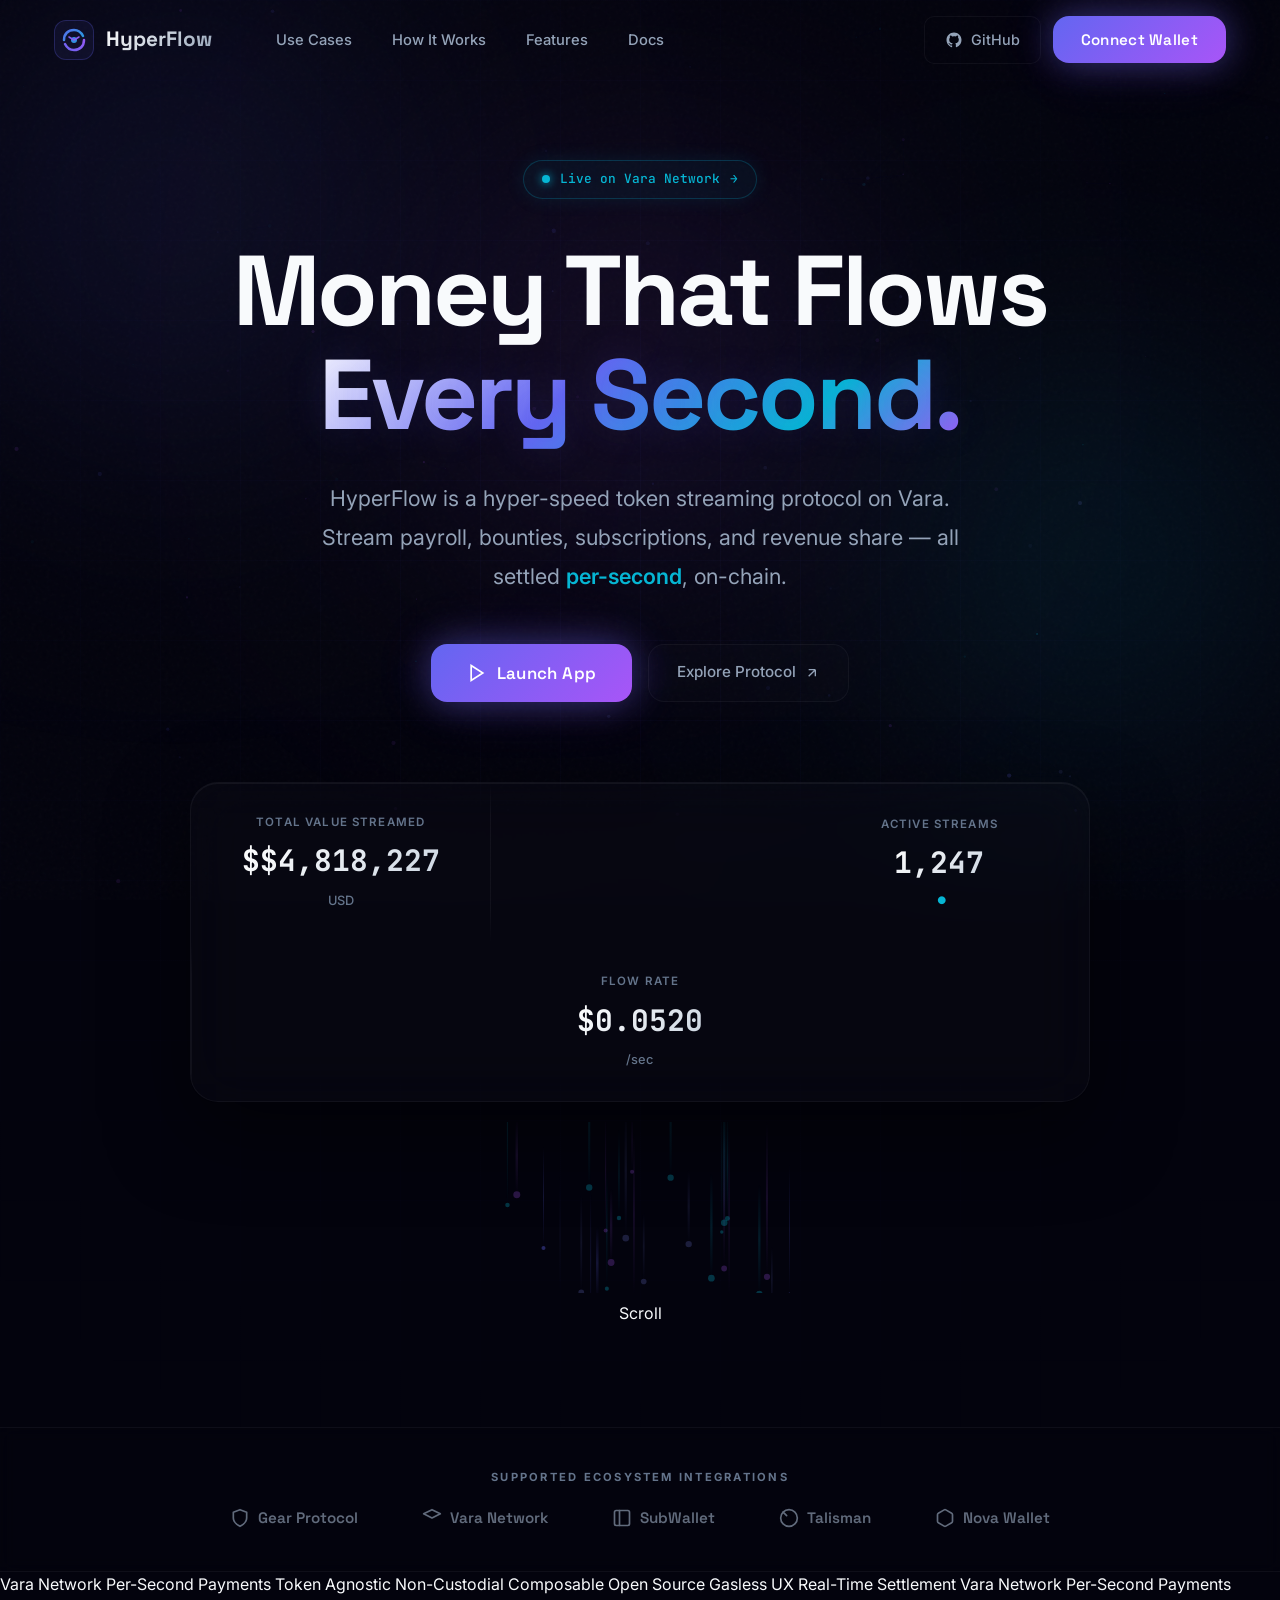
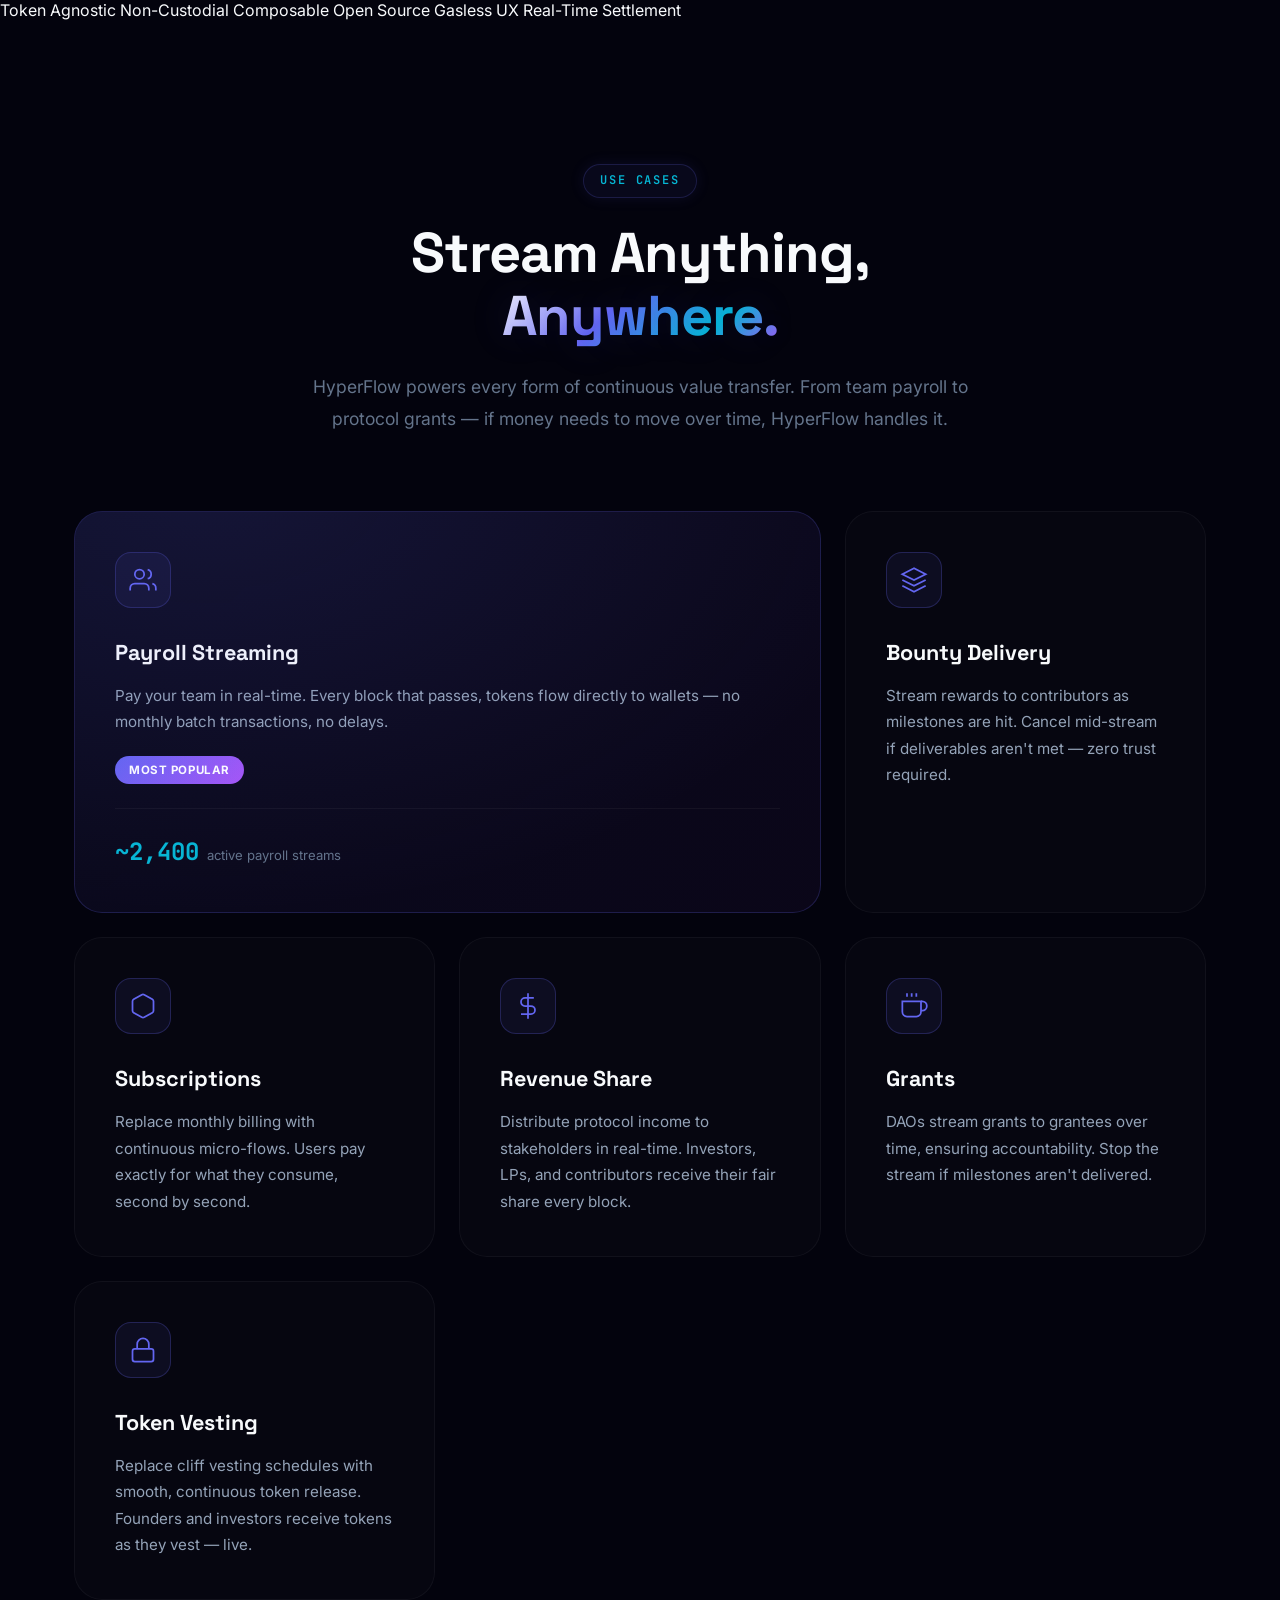
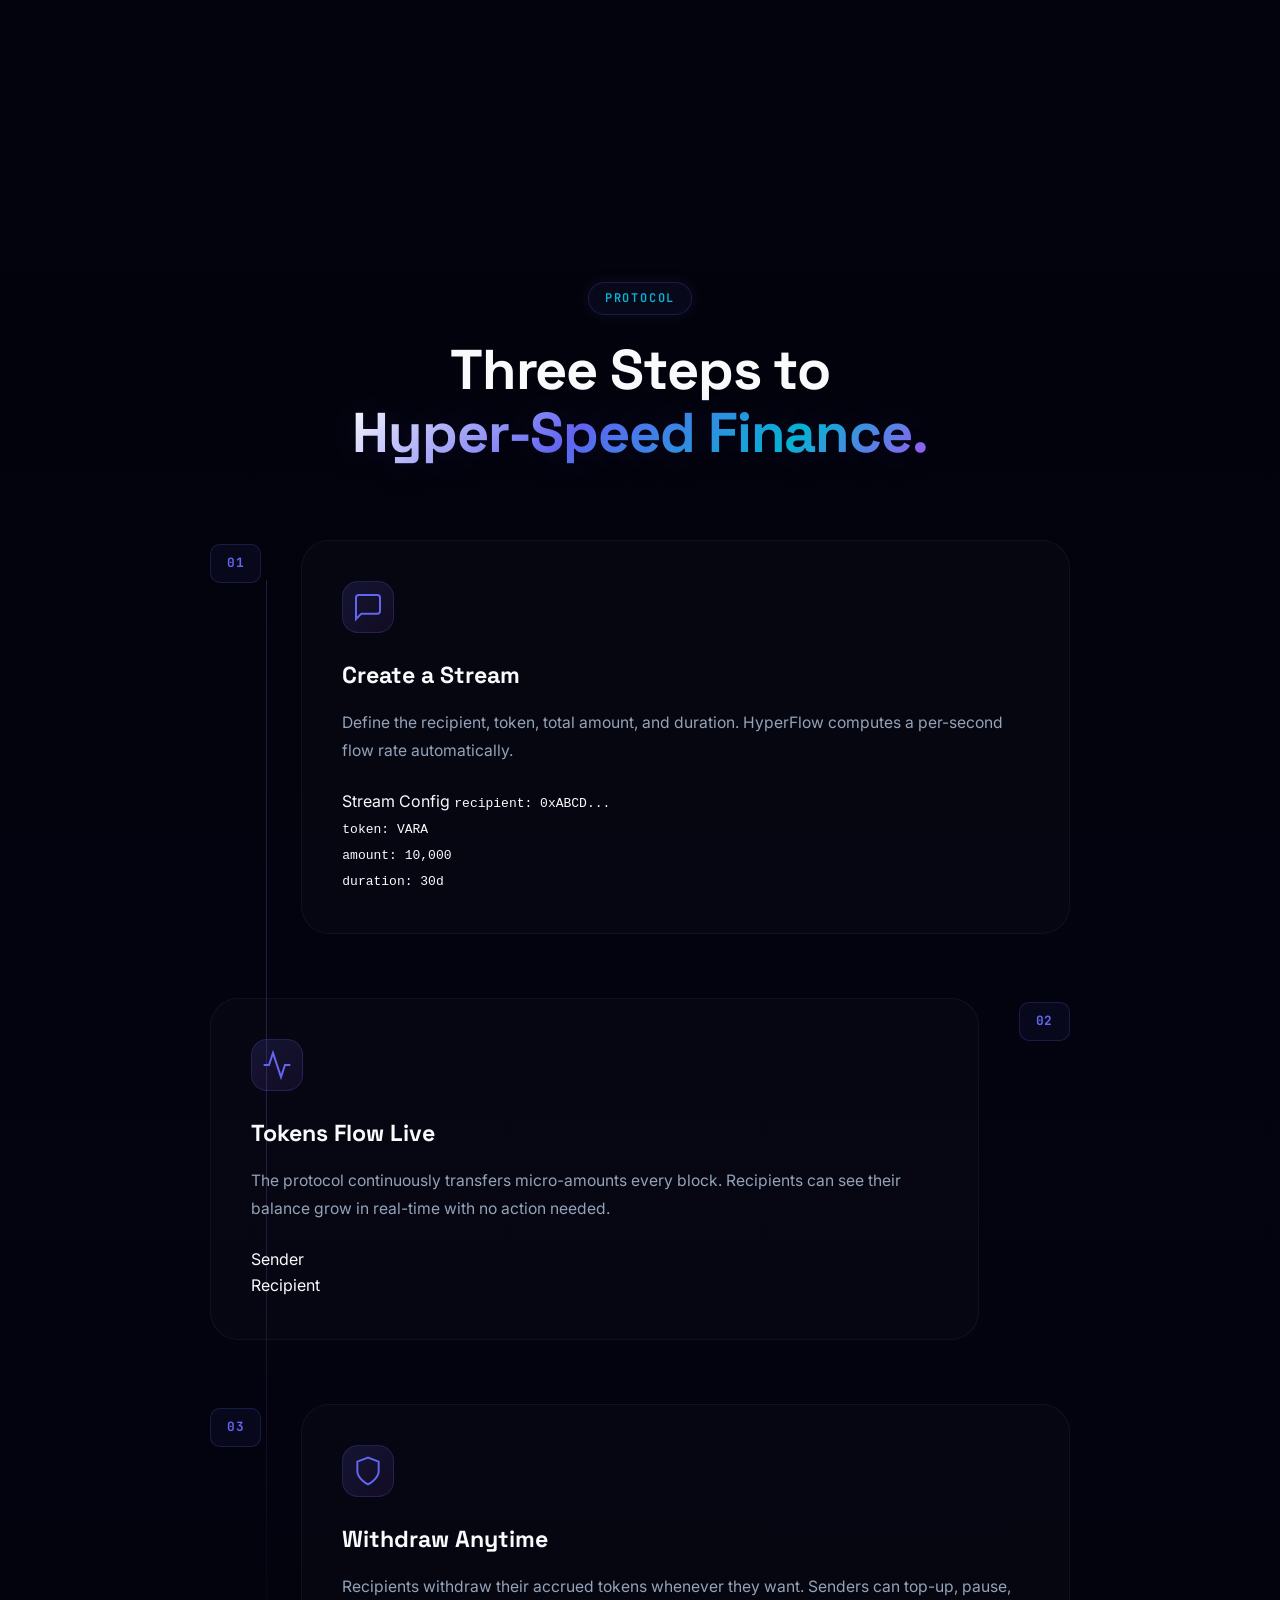
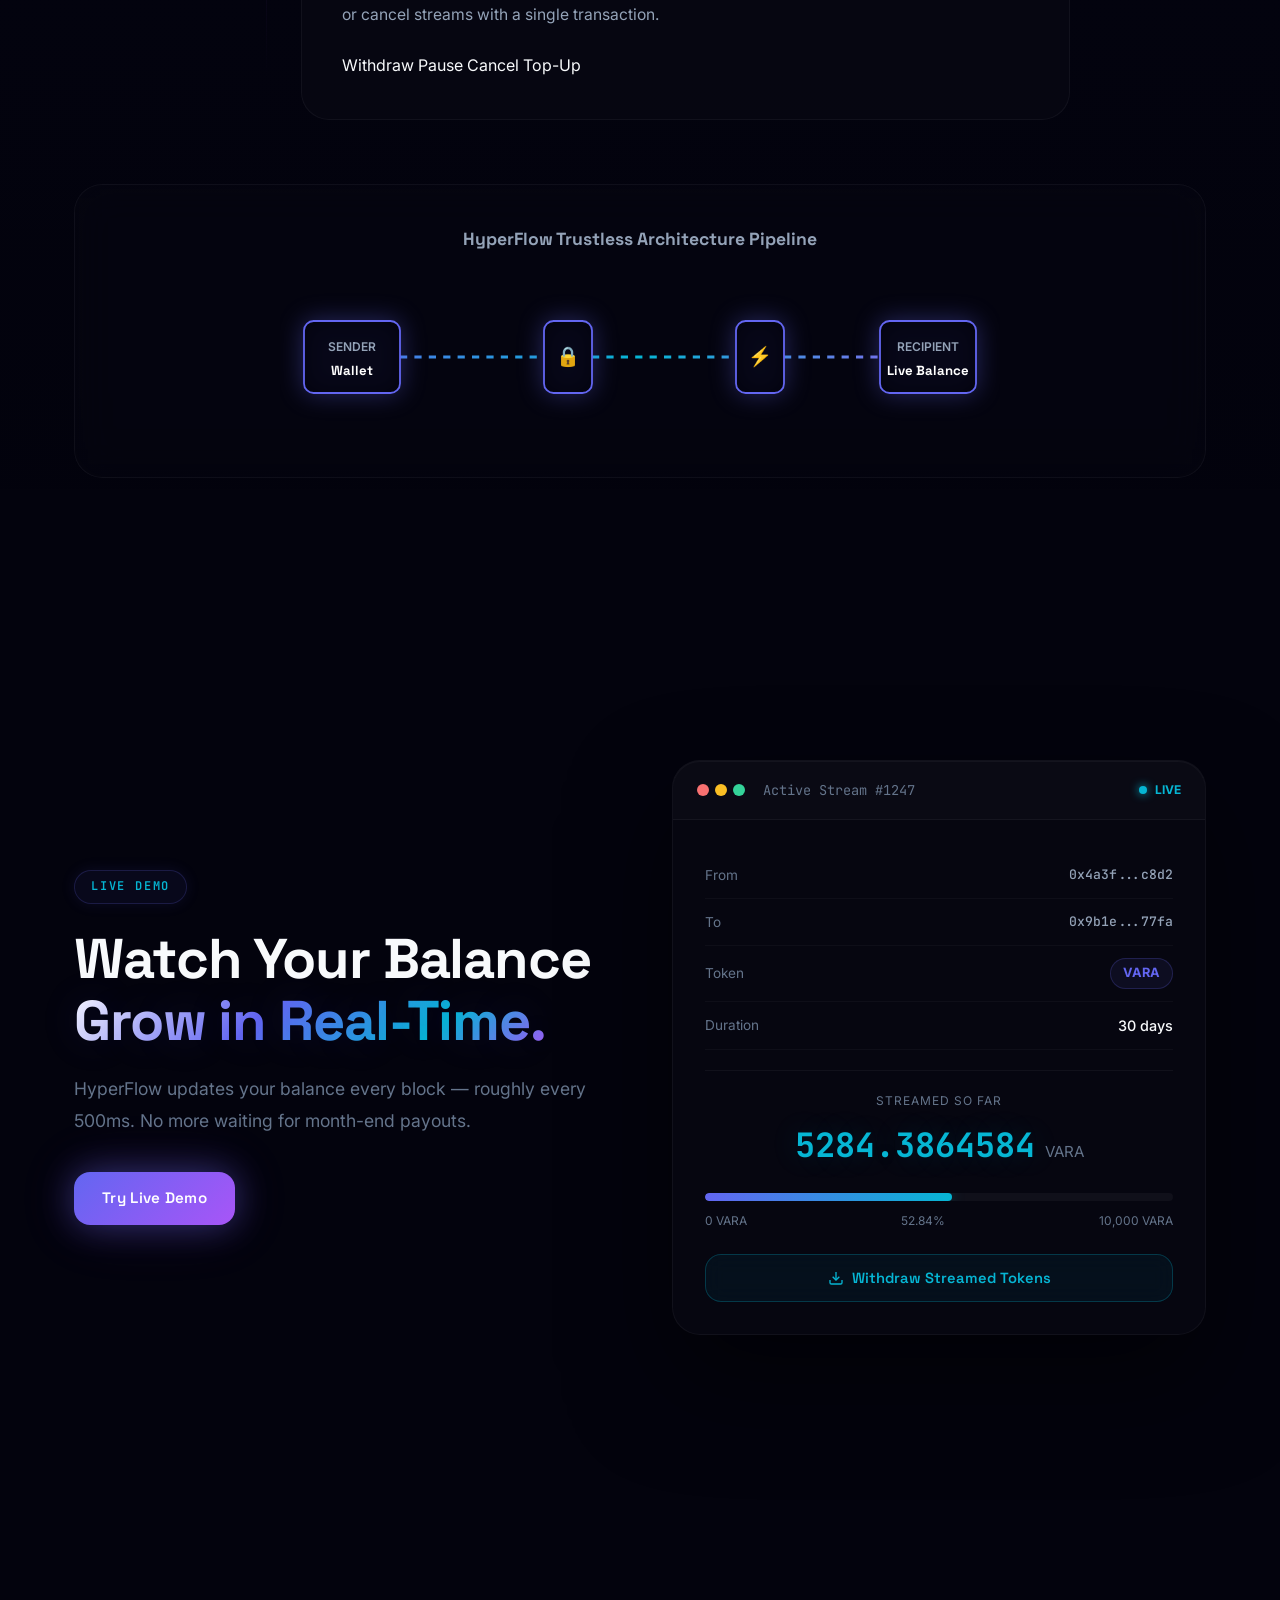
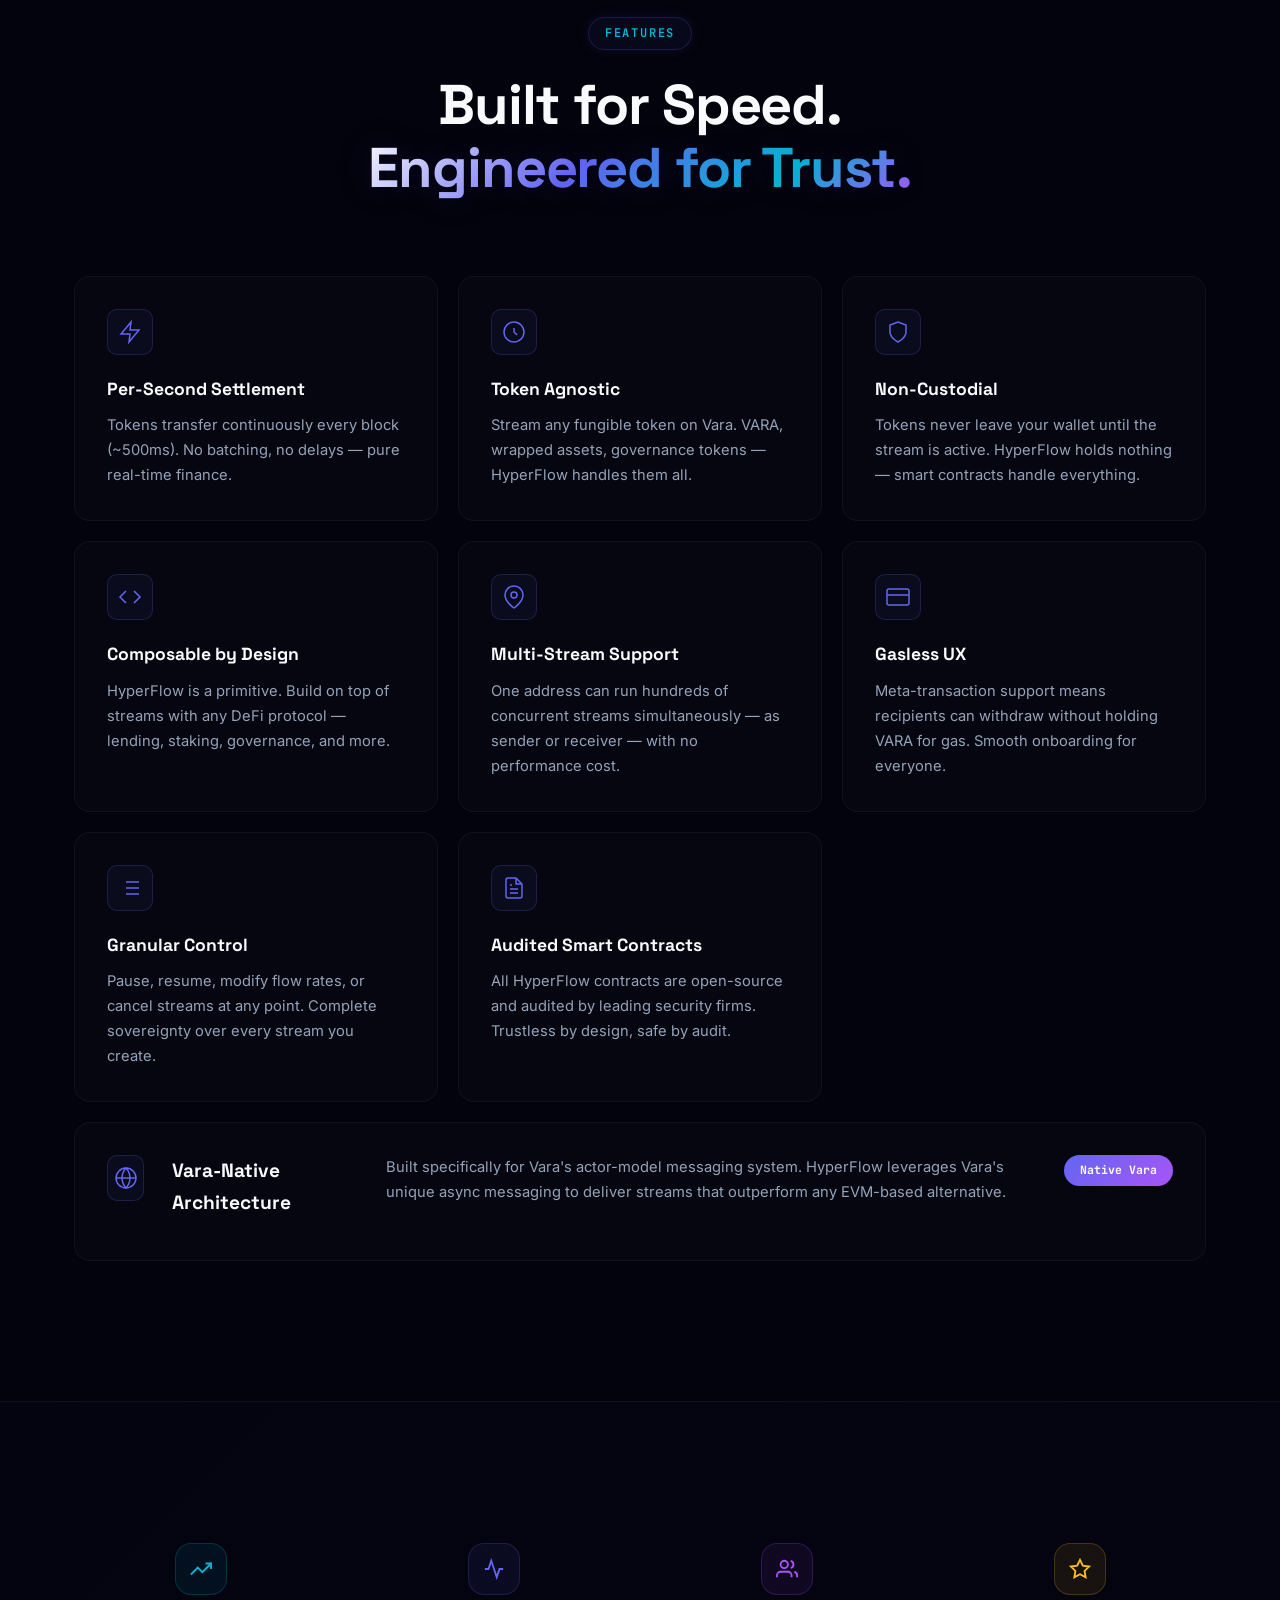
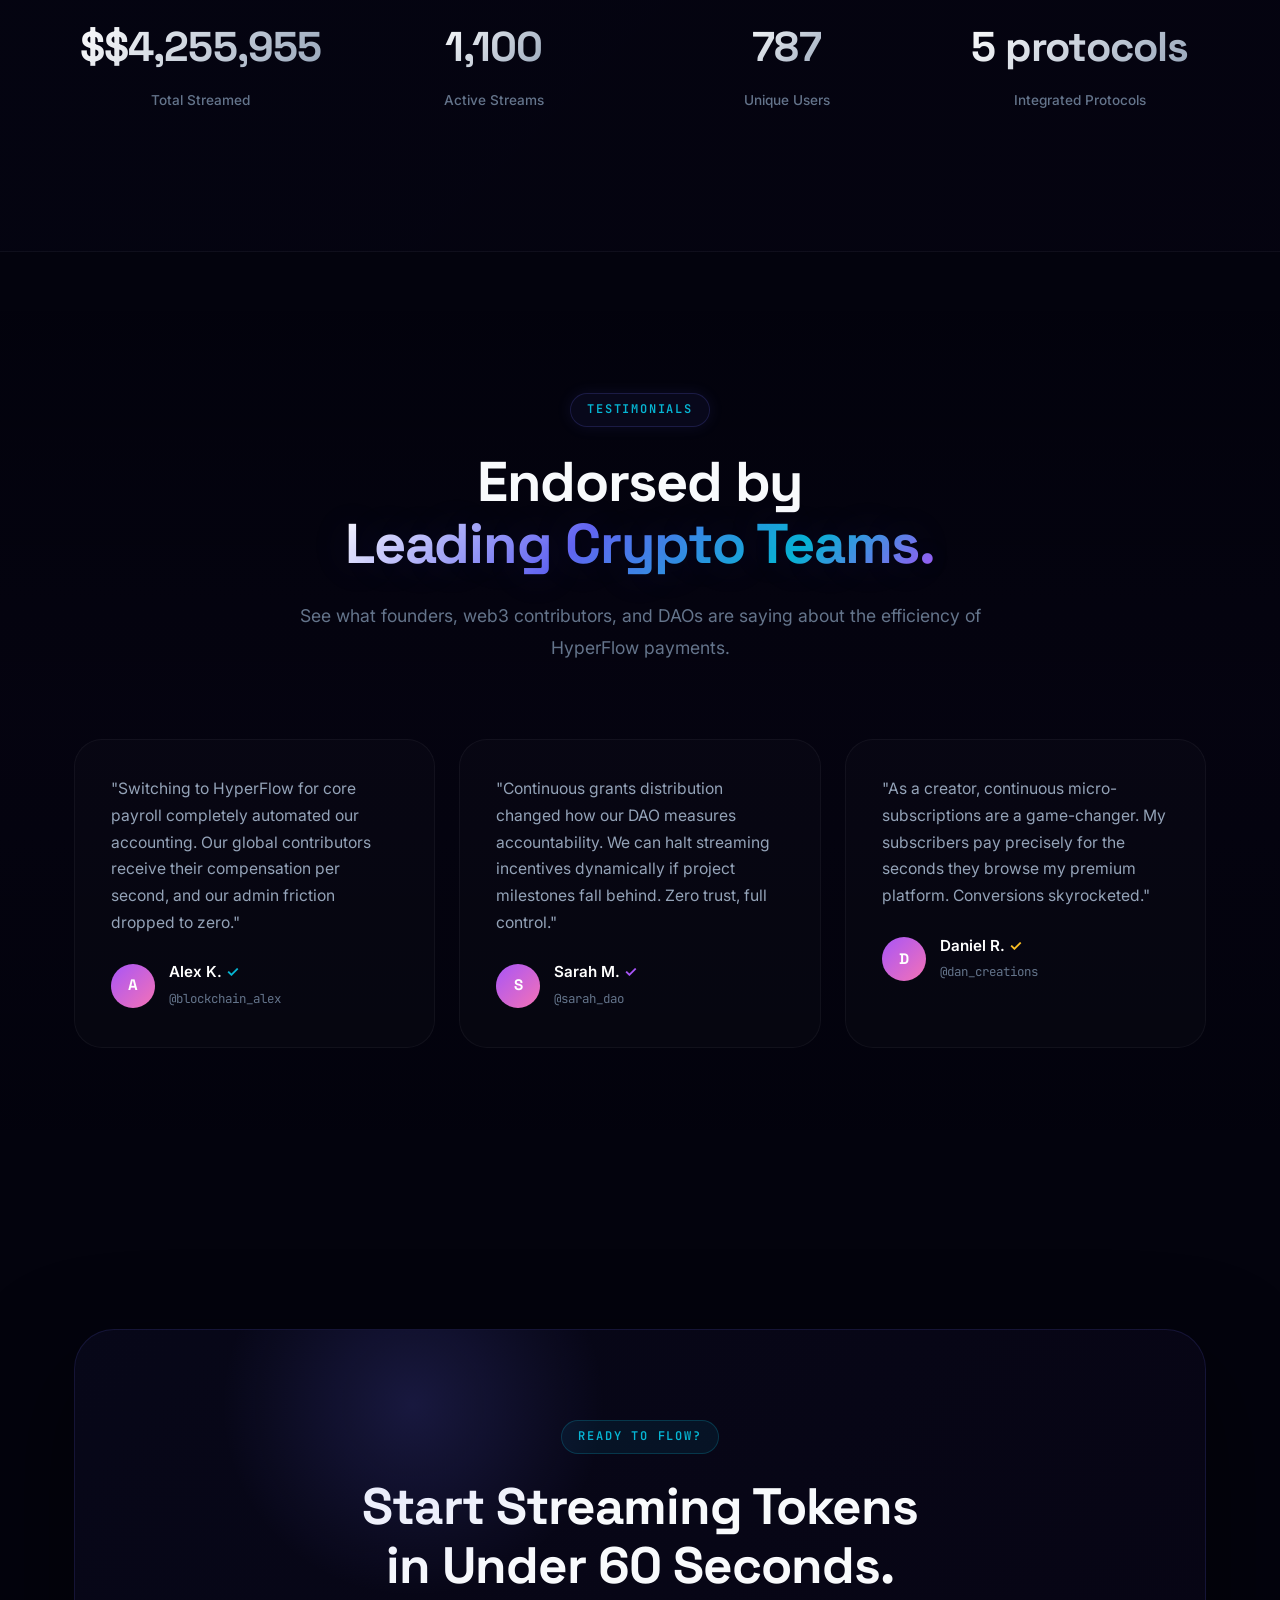
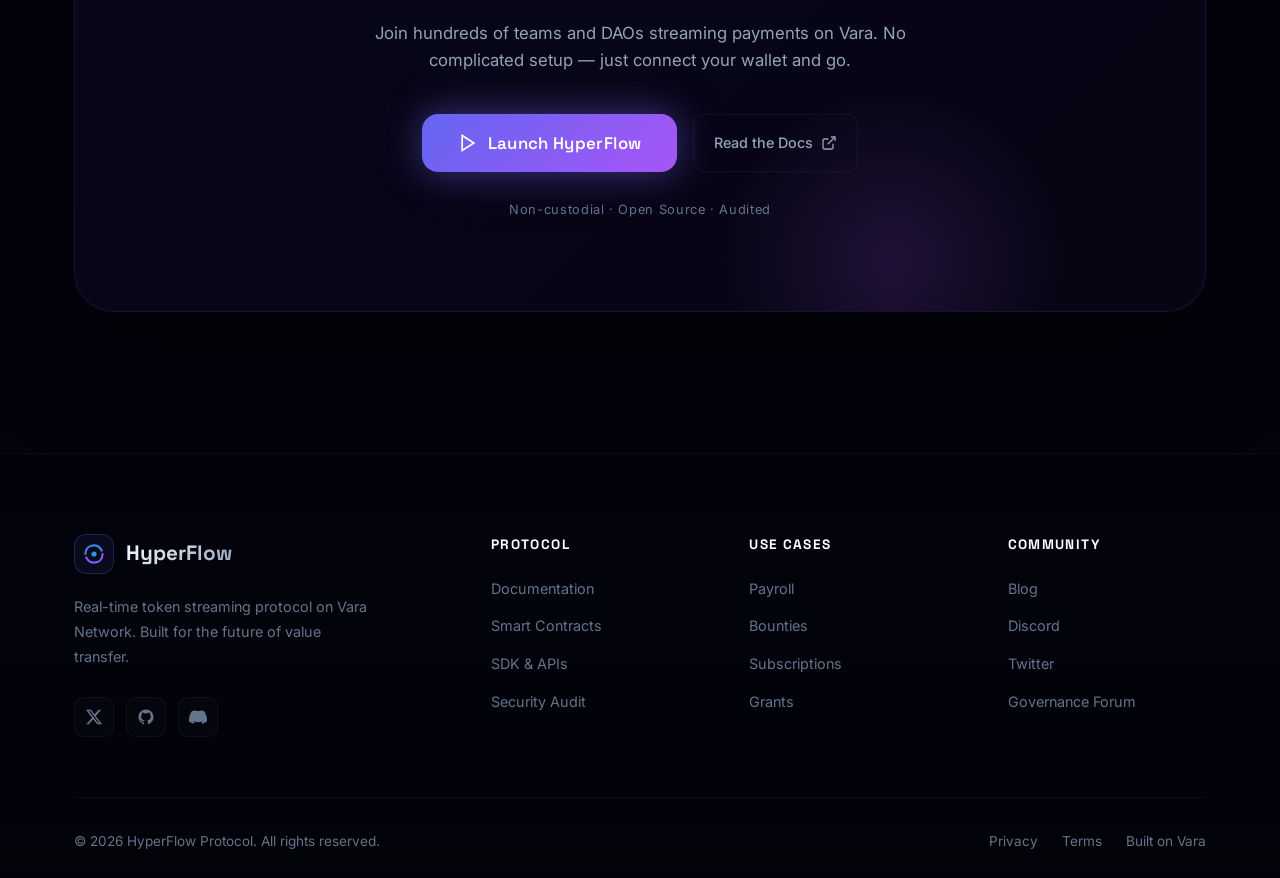
==== commit 169aa1fe: "feat: god-tier luxury visual overhaul & integrated complete docs page" ====
--- a/index.html
+++ b/index.html
@@ -52,6 +52,13 @@
 </head>
 <body>
 
+  <!-- ===== FLOATING AURORA ORBS ===== -->
+  <div class="aurora-container">
+    <div class="aurora-orb indigo"></div>
+    <div class="aurora-orb cyan"></div>
+    <div class="aurora-orb purple"></div>
+  </div>
+
   <!-- ===== WALLET MODAL (LANDING) ===== -->
   <div class="lp-wallet-modal-overlay" id="lp-wallet-modal">
     <div class="lp-modal-box">
@@ -98,7 +105,7 @@
         <li><a href="#use-cases" class="nav-link">Use Cases</a></li>
         <li><a href="#how-it-works" class="nav-link">How It Works</a></li>
         <li><a href="#features" class="nav-link">Features</a></li>
-        <li><a href="#docs" class="nav-link">Docs</a></li>
+        <li><a href="docs.html" class="nav-link">Docs</a></li>
       </ul>
 
       <div class="nav-actions">
@@ -182,6 +189,35 @@
     <div class="hero-scroll-hint">
       <div class="scroll-line"></div>
       <span>Scroll</span>
+    </div>
+  </section>
+
+  <!-- ===== ECOSYSTEM PARTNERS STRIP ===== -->
+  <section class="ecosystem-strip">
+    <div class="container ecosystem-container">
+      <span class="ecosystem-title">Supported Ecosystem Integrations</span>
+      <div class="ecosystem-logos">
+        <div class="ecosystem-logo">
+          <svg width="20" height="20" viewBox="0 0 24 24" fill="none" stroke="currentColor" stroke-width="2" stroke-linecap="round" stroke-linejoin="round"><path d="M12 22s8-4 8-10V5l-8-3-8 3v7c0 6 8 10 8 10z"/></svg>
+          Gear Protocol
+        </div>
+        <div class="ecosystem-logo">
+          <svg width="20" height="20" viewBox="0 0 24 24" fill="none" stroke="currentColor" stroke-width="2" stroke-linecap="round" stroke-linejoin="round"><polygon points="12 2 2 7 12 12 22 7 12 2"/></svg>
+          Vara Network
+        </div>
+        <div class="ecosystem-logo">
+          <svg width="20" height="20" viewBox="0 0 24 24" fill="none" stroke="currentColor" stroke-width="2" stroke-linecap="round" stroke-linejoin="round"><rect x="3" y="3" width="18" height="18" rx="2" ry="2"/><line x1="9" y1="3" x2="9" y2="21"/></svg>
+          SubWallet
+        </div>
+        <div class="ecosystem-logo">
+          <svg width="20" height="20" viewBox="0 0 24 24" fill="none" stroke="currentColor" stroke-width="2" stroke-linecap="round" stroke-linejoin="round"><circle cx="12" cy="12" r="10"/><path d="m4.93 4.93 4.24 4.24"/></svg>
+          Talisman
+        </div>
+        <div class="ecosystem-logo">
+          <svg width="20" height="20" viewBox="0 0 24 24" fill="none" stroke="currentColor" stroke-width="2" stroke-linecap="round" stroke-linejoin="round"><path d="M21 16V8a2 2 0 0 0-1-1.73l-7-4a2 2 0 0 0-2 0l-7 4A2 2 0 0 0 3 8v8a2 2 0 0 0 1 1.73l7 4a2 2 0 0 0 2 0l7-4A2 2 0 0 0 21 16z"/></svg>
+          Nova Wallet
+        </div>
+      </div>
     </div>
   </section>
 
@@ -342,6 +378,48 @@
           </div>
         </div>
       </div>
+
+      <!-- Interactive SVG Protocol Diagram -->
+      <div class="diagram-wrap" data-aos>
+        <div class="diagram-card">
+          <h3 class="diagram-title">HyperFlow Trustless Architecture Pipeline</h3>
+          <div class="protocol-svg-container">
+            <svg viewBox="0 0 600 120" width="100%" height="100%" fill="none" xmlns="http://www.w3.org/2000/svg">
+              <defs>
+                <linearGradient id="svgFlowGrad" x1="0" y1="0" x2="600" y2="0" gradientUnits="userSpaceOnUse">
+                  <stop offset="0%" stop-color="#6366f1"/>
+                  <stop offset="50%" stop-color="#06b6d4"/>
+                  <stop offset="100%" stop-color="#a855f7"/>
+                </linearGradient>
+              </defs>
+              
+              <!-- Flow connections -->
+              <path d="M100 60 H220" class="flow-arrow-path active" />
+              <path d="M260 60 H380" class="flow-arrow-path active" />
+              <path d="M420 60 H500" class="flow-arrow-path active" />
+              
+              <!-- Nodes -->
+              <!-- Sender -->
+              <rect x="20" y="30" width="80" height="60" rx="8" class="diagram-node active" />
+              <text x="60" y="55" text-anchor="middle" class="node-label">SENDER</text>
+              <text x="60" y="75" text-anchor="middle" class="node-title">Wallet</text>
+              
+              <!-- Vault -->
+              <rect x="220" y="30" width="40" height="60" rx="8" class="diagram-node active" />
+              <text x="240" y="65" text-anchor="middle" class="node-title" style="font-size:16px">🔒</text>
+              
+              <!-- StreamCore -->
+              <rect x="380" y="30" width="40" height="60" rx="8" class="diagram-node active" />
+              <text x="400" y="65" text-anchor="middle" class="node-title" style="font-size:16px">⚡</text>
+              
+              <!-- Receiver -->
+              <rect x="500" y="30" width="80" height="60" rx="8" class="diagram-node active" />
+              <text x="540" y="55" text-anchor="middle" class="node-label">RECIPIENT</text>
+              <text x="540" y="75" text-anchor="middle" class="node-title">Live Balance</text>
+            </svg>
+          </div>
+        </div>
+      </div>
     </div>
   </section>
 
@@ -530,6 +608,52 @@
           </div>
           <span class="stat-number" data-target="6" data-prefix="" data-suffix=" protocols">0</span>
           <span class="stat-label">Integrated Protocols</span>
+        </div>
+      </div>
+    </div>
+  </section>
+
+  <!-- ===== TESTIMONIALS SECTION ===== -->
+  <section class="section testimonials" id="testimonials">
+    <div class="container">
+      <div class="section-header">
+        <span class="section-tag">Testimonials</span>
+        <h2 class="section-title">Endorsed by<br/><span class="text-gradient">Leading Crypto Teams.</span></h2>
+        <p class="section-subtitle">See what founders, web3 contributors, and DAOs are saying about the efficiency of HyperFlow payments.</p>
+      </div>
+
+      <div class="testimonials-grid">
+        <div class="testimonial-card" data-aos>
+          <p class="testi-text">"Switching to HyperFlow for core payroll completely automated our accounting. Our global contributors receive their compensation per second, and our admin friction dropped to zero."</p>
+          <div class="testi-user">
+            <div class="testi-avatar">A</div>
+            <div class="testi-info">
+              <span class="testi-name">Alex K. <span style="color:#06b6d4">✓</span></span>
+              <span class="testi-handle">@blockchain_alex</span>
+            </div>
+          </div>
+        </div>
+
+        <div class="testimonial-card" data-aos>
+          <p class="testi-text">"Continuous grants distribution changed how our DAO measures accountability. We can halt streaming incentives dynamically if project milestones fall behind. Zero trust, full control."</p>
+          <div class="testi-user">
+            <div class="testi-avatar">S</div>
+            <div class="testi-info">
+              <span class="testi-name">Sarah M. <span style="color:#a855f7">✓</span></span>
+              <span class="testi-handle">@sarah_dao</span>
+            </div>
+          </div>
+        </div>
+
+        <div class="testimonial-card" data-aos>
+          <p class="testi-text">"As a creator, continuous micro-subscriptions are a game-changer. My subscribers pay precisely for the seconds they browse my premium platform. Conversions skyrocketed."</p>
+          <div class="testi-user">
+            <div class="testi-avatar">D</div>
+            <div class="testi-info">
+              <span class="testi-name">Daniel R. <span style="color:#fbbf24">✓</span></span>
+              <span class="testi-handle">@dan_creations</span>
+            </div>
+          </div>
         </div>
       </div>
     </div>
@@ -602,7 +726,7 @@
         <div class="footer-col">
           <h5>Protocol</h5>
           <ul>
-            <li><a href="#" id="footer-docs">Documentation</a></li>
+            <li><a href="docs.html" id="footer-docs">Documentation</a></li>
             <li><a href="#" id="footer-contracts">Smart Contracts</a></li>
             <li><a href="#" id="footer-sdk">SDK & APIs</a></li>
             <li><a href="#" id="footer-audit">Security Audit</a></li>
--- a/style.css
+++ b/style.css
@@ -1,46 +1,48 @@
 /* ============================================================
-   HYPERFLOW — STYLE SYSTEM
-   Cyberpunk neon × glassmorphism × dark luxury
+   HYPERFLOW — DESIGN SYSTEM (style.css)
+   Theme: Midnight Aurora × Deep Space Luxury × God-Tier Glassmorphism
 ============================================================ */
 
-/* ── RESET & BASE ─────────────────────────────────────────── */
+/* ── RESET & VARIABLES ─────────────────────────────────────── */
 *, *::before, *::after { box-sizing: border-box; margin: 0; padding: 0; }
 
 :root {
   /* Palette */
-  --bg:          #05050f;
-  --bg-2:        #080818;
-  --bg-card:     rgba(255,255,255,0.035);
-  --bg-card-hov: rgba(255,255,255,0.065);
-  --border:      rgba(255,255,255,0.07);
-  --border-hov:  rgba(99,102,241,0.5);
+  --bg:          #03030d;
+  --bg-dark:     #020208;
+  --bg-2:        #050514;
+  --bg-card:     rgba(255, 255, 255, 0.015);
+  --bg-card-hov: rgba(255, 255, 255, 0.035);
+  --border:      rgba(255, 255, 255, 0.045);
+  --border-hov:  rgba(99, 102, 241, 0.35);
 
   --indigo:      #6366f1;
-  --indigo-glow: rgba(99,102,241,0.35);
+  --indigo-glow: rgba(99, 102, 241, 0.4);
   --cyan:        #06b6d4;
-  --cyan-glow:   rgba(6,182,212,0.3);
+  --cyan-glow:   rgba(6, 182, 212, 0.35);
   --purple:      #a855f7;
-  --purple-glow: rgba(168,85,247,0.3);
-  --gold:        #f59e0b;
-  --pink:        #ec4899;
-  --green:       #10b981;
-
-  --text:        #f1f5f9;
+  --purple-glow: rgba(168, 85, 247, 0.35);
+  --gold:        #fbbf24;
+  --pink:        #f472b6;
+  --green:       #34d399;
+  --red:         #f87171;
+
+  --text:        #f8fafc;
   --text-muted:  #64748b;
   --text-dim:    #94a3b8;
 
   /* Typography */
-  --font-sans:  'Inter', system-ui, sans-serif;
-  --font-head:  'Space Grotesk', 'Inter', sans-serif;
+  --font-sans:  'Inter', -apple-system, system-ui, sans-serif;
+  --font-head:  'Space Grotesk', sans-serif;
   --font-mono:  'JetBrains Mono', monospace;
 
-  /* Spacing */
-  --section-py: clamp(80px, 10vw, 140px);
-  --container:  1200px;
-  --radius:     14px;
-  --radius-sm:  8px;
-  --radius-lg:  24px;
-  --radius-xl:  36px;
+  /* Layout Spacing */
+  --section-py: clamp(90px, 11vw, 150px);
+  --container:  1240px;
+  --radius:     16px;
+  --radius-sm:  10px;
+  --radius-lg:  28px;
+  --radius-xl:  40px;
 }
 
 html { scroll-behavior: smooth; }
@@ -49,132 +51,190 @@
   font-family: var(--font-sans);
   background: var(--bg);
   color: var(--text);
-  line-height: 1.6;
+  line-height: 1.62;
   overflow-x: hidden;
   -webkit-font-smoothing: antialiased;
+  position: relative;
 }
 
 /* ── SCROLLBAR ────────────────────────────────────────────── */
-::-webkit-scrollbar { width: 5px; }
-::-webkit-scrollbar-track { background: var(--bg); }
-::-webkit-scrollbar-thumb { background: var(--indigo); border-radius: 10px; }
-
-/* ── CANVAS BACKGROUND ────────────────────────────────────── */
+::-webkit-scrollbar { width: 6px; }
+::-webkit-scrollbar-track { background: var(--bg-dark); }
+::-webkit-scrollbar-thumb {
+  background: linear-gradient(180deg, var(--indigo), var(--cyan));
+  border-radius: 10px;
+}
+
+/* ── PARTICLE CANVAS & AURORA LIGHTING ────────────────────── */
 #particleCanvas {
   position: fixed; inset: 0;
   width: 100%; height: 100%;
   pointer-events: none;
   z-index: 0;
-  opacity: 0.35;
-}
-
-/* ── NOISE OVERLAY ────────────────────────────────────────── */
+  opacity: 0.45;
+}
+
+/* Floating Aurora Orbs */
+.aurora-container {
+  position: fixed; inset: 0;
+  width: 100%; height: 100%;
+  pointer-events: none;
+  z-index: 0;
+  overflow: hidden;
+}
+.aurora-orb {
+  position: absolute;
+  border-radius: 50%;
+  filter: blur(120px);
+  opacity: 0.15;
+  mix-blend-mode: screen;
+  animation: floatAurora 25s infinite alternate ease-in-out;
+}
+.aurora-orb.indigo {
+  width: 600px; height: 600px;
+  background: radial-gradient(circle, var(--indigo) 0%, transparent 80%);
+  top: -10%; left: -10%;
+}
+.aurora-orb.cyan {
+  width: 500px; height: 500px;
+  background: radial-gradient(circle, var(--cyan) 0%, transparent 80%);
+  bottom: 10%; right: -5%;
+  animation-delay: -5s;
+}
+.aurora-orb.purple {
+  width: 550px; height: 550px;
+  background: radial-gradient(circle, var(--purple) 0%, transparent 80%);
+  top: 40%; left: 50%;
+  transform: translate(-50%, -50%);
+  animation-delay: -10s;
+}
+
+/* Noise overlay for organic texture */
 .noise-overlay {
   position: fixed; inset: 0;
-  background-image: url("data:image/svg+xml,%3Csvg viewBox='0 0 256 256' xmlns='http://www.w3.org/2000/svg'%3E%3Cfilter id='noise'%3E%3CfeTurbulence type='fractalNoise' baseFrequency='0.9' numOctaves='4' stitchTiles='stitch'/%3E%3C/filter%3E%3Crect width='100%25' height='100%25' filter='url(%23noise)' opacity='0.04'/%3E%3C/svg%3E");
-  pointer-events: none; z-index: 1; opacity: 0.5;
+  background-image: url("data:image/svg+xml,%3Csvg viewBox='0 0 256 256' xmlns='http://www.w3.org/2000/svg'%3E%3Cfilter id='noise'%3E%3CfeTurbulence type='fractalNoise' baseFrequency='0.95' numOctaves='4' stitchTiles='stitch'/%3E%3C/filter%3E%3Crect width='100%25' height='100%25' filter='url(%23noise)' opacity='0.035'/%3E%3C/svg%3E");
+  pointer-events: none; z-index: 1; opacity: 0.6;
 }
 
 /* ── CONTAINER ────────────────────────────────────────────── */
 .container {
   max-width: var(--container);
   margin: 0 auto;
-  padding: 0 clamp(20px, 5vw, 48px);
+  padding: 0 clamp(24px, 6vw, 54px);
   position: relative; z-index: 2;
 }
 
 /* ── TYPOGRAPHY ───────────────────────────────────────────── */
 .text-gradient, .title-gradient {
-  background: linear-gradient(135deg, var(--indigo) 0%, var(--cyan) 50%, var(--purple) 100%);
+  background: linear-gradient(135deg, #fff 0%, var(--indigo) 40%, var(--cyan) 75%, var(--purple) 100%);
   -webkit-background-clip: text;
   -webkit-text-fill-color: transparent;
   background-clip: text;
+  text-shadow: 0 0 40px rgba(99,102,241,0.15);
 }
 
 /* ── BUTTONS ──────────────────────────────────────────────── */
 .btn-primary {
   position: relative; overflow: hidden;
-  display: inline-flex; align-items: center; gap: 8px;
-  padding: 12px 24px;
-  background: linear-gradient(135deg, var(--indigo), var(--purple));
-  color: #fff; font-weight: 600; font-size: 0.95rem;
+  display: inline-flex; align-items: center; justify-content: center; gap: 10px;
+  padding: 14px 28px;
+  background: linear-gradient(135deg, var(--indigo) 0%, var(--purple) 100%);
+  color: #fff; font-weight: 600; font-family: var(--font-head);
+  font-size: 0.95rem; letter-spacing: 0.02em;
   border: none; border-radius: var(--radius);
   cursor: pointer; text-decoration: none;
-  transition: transform 0.2s, box-shadow 0.2s;
-  box-shadow: 0 0 30px var(--indigo-glow);
+  transition: all 0.3s cubic-bezier(0.16, 1, 0.3, 1);
+  box-shadow: 0 0 35px var(--indigo-glow), 0 0 60px rgba(168,85,247,0.15);
+}
+.btn-primary::before {
+  content: ''; position: absolute; inset: 0;
+  background: linear-gradient(135deg, var(--cyan) 0%, var(--indigo) 100%);
+  opacity: 0; transition: opacity 0.35s ease;
+  z-index: 0;
 }
 .btn-primary:hover {
   transform: translateY(-2px);
-  box-shadow: 0 8px 40px var(--indigo-glow), 0 0 60px rgba(168,85,247,0.2);
-}
+  box-shadow: 0 10px 45px var(--indigo-glow), 0 0 70px rgba(6,182,212,0.3);
+}
+.btn-primary:hover::before { opacity: 1; }
 .btn-primary:active { transform: translateY(0); }
+.btn-primary * { position: relative; z-index: 1; }
 
 .btn-shimmer {
-  position: absolute; top: 0; left: -100%;
+  position: absolute; top: 0; left: -150%;
   width: 60%; height: 100%;
-  background: linear-gradient(90deg, transparent, rgba(255,255,255,0.2), transparent);
-  transition: left 0.5s;
-}
-.btn-primary:hover .btn-shimmer { left: 150%; }
-
-.btn-lg { padding: 16px 32px; font-size: 1rem; border-radius: var(--radius); }
+  background: linear-gradient(90deg, transparent, rgba(255,255,255,0.22), transparent);
+  transition: left 0.6s ease;
+  z-index: 2;
+}
+.btn-primary:hover .btn-shimmer { left: 180%; }
+
+.btn-lg { padding: 18px 36px; font-size: 1.05rem; border-radius: var(--radius); }
 
 .btn-outline {
-  display: inline-flex; align-items: center; gap: 8px;
-  padding: 12px 24px;
-  background: transparent;
+  display: inline-flex; align-items: center; justify-content: center; gap: 8px;
+  padding: 14px 28px;
+  background: rgba(255, 255, 255, 0.01);
   color: var(--text-dim); font-weight: 500; font-size: 0.95rem;
   border: 1px solid var(--border);
   border-radius: var(--radius); cursor: pointer; text-decoration: none;
-  transition: all 0.25s;
+  transition: all 0.25s cubic-bezier(0.16, 1, 0.3, 1);
+  backdrop-filter: blur(12px);
 }
 .btn-outline:hover {
-  border-color: var(--indigo); color: var(--text);
-  background: rgba(99,102,241,0.08);
+  border-color: var(--cyan); color: var(--text);
+  background: rgba(6, 182, 212, 0.08);
+  box-shadow: 0 0 25px rgba(6,182,212,0.15);
 }
 
 .btn-ghost {
-  display: inline-flex; align-items: center; gap: 8px;
-  padding: 10px 18px;
-  background: transparent;
+  display: inline-flex; align-items: center; justify-content: center; gap: 8px;
+  padding: 11px 20px;
+  background: rgba(255,255,255,0.005);
   color: var(--text-dim); font-size: 0.9rem; font-weight: 500;
   border: 1px solid var(--border);
   border-radius: var(--radius-sm); cursor: pointer; text-decoration: none;
-  transition: all 0.2s;
-}
-.btn-ghost:hover { color: var(--text); border-color: rgba(255,255,255,0.2); }
+  transition: all 0.25s;
+}
+.btn-ghost:hover {
+  color: var(--text);
+  border-color: var(--border-hov);
+  background: rgba(99,102,241,0.05);
+}
 
 /* ── SECTION COMMON ───────────────────────────────────────── */
 .section { padding: var(--section-py) 0; position: relative; z-index: 2; }
 
 .section-header {
-  text-align: center; max-width: 680px; margin: 0 auto 72px;
+  text-align: center; max-width: 720px; margin: 0 auto 76px;
 }
 .section-tag {
   display: inline-block;
-  padding: 5px 14px;
-  background: rgba(99,102,241,0.12);
-  color: var(--indigo);
-  font-size: 0.78rem; font-weight: 600; letter-spacing: 0.1em; text-transform: uppercase;
-  border: 1px solid rgba(99,102,241,0.25);
+  padding: 6px 16px;
+  background: rgba(99, 102, 241, 0.06);
+  color: var(--cyan);
+  font-family: var(--font-mono);
+  font-size: 0.75rem; font-weight: 600; letter-spacing: 0.15em; text-transform: uppercase;
+  border: 1px solid rgba(99, 102, 241, 0.2);
   border-radius: 100px;
-  margin-bottom: 20px;
+  margin-bottom: 24px;
+  box-shadow: 0 0 15px rgba(99,102,241,0.1);
 }
 .section-title {
   font-family: var(--font-head);
-  font-size: clamp(2.2rem, 4.5vw, 3.2rem);
-  font-weight: 700; line-height: 1.15;
-  margin-bottom: 20px;
+  font-size: clamp(2.4rem, 5vw, 3.5rem);
+  font-weight: 800; line-height: 1.12;
+  margin-bottom: 24px;
   letter-spacing: -0.02em;
 }
 .section-subtitle {
-  color: var(--text-muted); font-size: 1.05rem; line-height: 1.75;
-}
-
-/* ── AOS ANIMATIONS ───────────────────────────────────────── */
+  color: var(--text-muted); font-size: 1.1rem; line-height: 1.8;
+}
+
+/* ── AOS ENTRY REVEALS ────────────────────────────────────── */
 [data-aos] {
-  opacity: 0; transform: translateY(30px);
-  transition: opacity 0.65s ease, transform 0.65s ease;
+  opacity: 0; transform: translateY(24px);
+  transition: opacity 0.75s cubic-bezier(0.16, 1, 0.3, 1), transform 0.75s cubic-bezier(0.16, 1, 0.3, 1);
 }
 [data-aos].is-visible {
   opacity: 1; transform: translateY(0);
@@ -182,70 +242,79 @@
 
 /* ============================================================
    NAVIGATION
-============================================================ */
+ ============================================================ */
 .navbar {
   position: fixed; top: 0; left: 0; right: 0; z-index: 1000;
-  padding: 0 clamp(20px, 5vw, 48px);
-  transition: background 0.35s, backdrop-filter 0.35s, border-bottom 0.35s;
+  padding: 0 clamp(24px, 6vw, 54px);
+  transition: all 0.3s cubic-bezier(0.16, 1, 0.3, 1);
+  border-bottom: 1px solid transparent;
 }
 .navbar.scrolled {
-  background: rgba(5,5,15,0.85);
-  backdrop-filter: blur(24px) saturate(180%);
-  -webkit-backdrop-filter: blur(24px) saturate(180%);
+  background: rgba(3, 3, 13, 0.75);
+  backdrop-filter: blur(28px) saturate(190%);
+  -webkit-backdrop-filter: blur(28px) saturate(190%);
   border-bottom: 1px solid var(--border);
+  box-shadow: 0 10px 40px rgba(0,0,0,0.4);
 }
 .nav-container {
   max-width: var(--container); margin: 0 auto;
-  display: flex; align-items: center; gap: 40px;
-  height: 72px;
+  display: flex; align-items: center; gap: 48px;
+  height: 80px;
 }
 .nav-logo {
-  display: flex; align-items: center; gap: 10px;
+  display: flex; align-items: center; gap: 12px;
   text-decoration: none; flex-shrink: 0;
 }
 .logo-icon {
-  width: 36px; height: 36px;
-  background: rgba(99,102,241,0.12);
-  border: 1px solid rgba(99,102,241,0.25);
-  border-radius: 10px;
+  width: 40px; height: 40px;
+  background: rgba(99, 102, 241, 0.08);
+  border: 1px solid rgba(99, 102, 241, 0.25);
+  border-radius: 12px;
   display: flex; align-items: center; justify-content: center;
+  transition: all 0.3s;
+}
+.nav-logo:hover .logo-icon {
+  transform: scale(1.05) rotate(3deg);
+  border-color: var(--cyan);
 }
 .logo-text {
   font-family: var(--font-head);
-  font-size: 1.2rem; font-weight: 700;
+  font-size: 1.3rem; font-weight: 700;
   background: linear-gradient(135deg, #fff 0%, var(--text-dim) 100%);
   -webkit-background-clip: text; -webkit-text-fill-color: transparent; background-clip: text;
 }
 .nav-links {
-  display: flex; align-items: center; gap: 4px;
+  display: flex; align-items: center; gap: 8px;
   list-style: none; flex: 1;
 }
 .nav-link {
-  padding: 8px 14px;
-  color: var(--text-muted); font-size: 0.9rem; font-weight: 500;
+  padding: 8px 16px;
+  color: var(--text-dim); font-size: 0.92rem; font-weight: 500;
   text-decoration: none; border-radius: var(--radius-sm);
-  transition: color 0.2s, background 0.2s;
-}
-.nav-link:hover { color: var(--text); background: rgba(255,255,255,0.05); }
-.nav-actions { display: flex; align-items: center; gap: 10px; margin-left: auto; }
+  transition: all 0.25s ease;
+}
+.nav-link:hover, .nav-link.active {
+  color: var(--text); background: rgba(255, 255, 255, 0.04);
+}
+.nav-actions { display: flex; align-items: center; gap: 12px; margin-left: auto; }
 .nav-hamburger {
   display: none; flex-direction: column; gap: 5px;
-  background: none; border: none; cursor: pointer; padding: 4px;
+  background: none; border: none; cursor: pointer; padding: 6px;
 }
 .nav-hamburger span {
-  display: block; width: 22px; height: 2px;
+  display: block; width: 24px; height: 2px;
   background: var(--text-dim); border-radius: 2px;
   transition: all 0.3s;
 }
 
 /* ============================================================
-   HERO
-============================================================ */
+   HERO & REDESIGNED COUNTERS
+ ============================================================ */
 .hero {
   position: relative; min-height: 100vh;
   display: flex; flex-direction: column;
   justify-content: center; align-items: center;
-  padding: 140px clamp(20px,5vw,48px) 80px;
+  padding: 160px clamp(24px,6vw,54px) 100px;
   overflow: hidden; z-index: 2;
   text-align: center;
 }
@@ -253,447 +322,478 @@
 .hero-grid-overlay {
   position: absolute; inset: 0; z-index: 0;
   background-image:
-    linear-gradient(rgba(99,102,241,0.04) 1px, transparent 1px),
-    linear-gradient(90deg, rgba(99,102,241,0.04) 1px, transparent 1px);
-  background-size: 60px 60px;
+    linear-gradient(rgba(99, 102, 241, 0.035) 1px, transparent 1px),
+    linear-gradient(90deg, rgba(99, 102, 241, 0.035) 1px, transparent 1px);
+  background-size: 80px 80px;
   mask-image: radial-gradient(ellipse 80% 70% at 50% 40%, black 0%, transparent 100%);
+  -webkit-mask-image: radial-gradient(ellipse 80% 70% at 50% 40%, black 0%, transparent 100%);
 }
 
 .hero-container {
   position: relative; z-index: 3;
-  max-width: 860px; margin: 0 auto;
+  max-width: 900px; margin: 0 auto;
 }
 
 .hero-badge {
-  display: inline-flex; align-items: center; gap: 8px;
-  padding: 7px 16px;
-  background: rgba(6,182,212,0.08);
-  border: 1px solid rgba(6,182,212,0.2);
+  display: inline-flex; align-items: center; gap: 10px;
+  padding: 8px 18px;
+  background: rgba(6, 182, 212, 0.05);
+  border: 1px solid rgba(6, 182, 212, 0.22);
   border-radius: 100px;
-  color: var(--cyan); font-size: 0.83rem; font-weight: 500;
-  margin-bottom: 36px;
-  animation: fadeSlideDown 0.8s ease both;
+  color: var(--cyan); font-family: var(--font-mono); font-size: 0.8rem; font-weight: 500;
+  margin-bottom: 40px;
+  box-shadow: 0 0 20px rgba(6,182,212,0.1);
+  animation: fadeSlideDown 0.8s cubic-bezier(0.16, 1, 0.3, 1) both;
 }
 .badge-dot {
-  width: 7px; height: 7px; border-radius: 50%;
+  width: 8px; height: 8px; border-radius: 50%;
   background: var(--cyan);
-  box-shadow: 0 0 8px var(--cyan);
+  box-shadow: 0 0 10px var(--cyan);
   animation: pulseDot 2s ease-in-out infinite;
 }
-.badge-arrow { opacity: 0.6; }
 
 .hero-title {
   font-family: var(--font-head);
-  font-size: clamp(3rem, 7.5vw, 5.5rem);
-  font-weight: 800; line-height: 1.08;
+  font-size: clamp(3.2rem, 8.5vw, 6.2rem);
+  font-weight: 800; line-height: 1.05;
   letter-spacing: -0.03em;
-  margin-bottom: 28px;
-  animation: fadeSlideUp 0.9s 0.1s ease both;
-}
-.title-gradient {
-  display: block;
-  background: linear-gradient(135deg, var(--indigo) 0%, var(--cyan) 45%, var(--purple) 100%);
-  -webkit-background-clip: text; -webkit-text-fill-color: transparent; background-clip: text;
-  background-size: 200% auto;
-  animation: gradientShift 5s linear infinite;
+  margin-bottom: 32px;
+  animation: fadeSlideUp 0.9s 0.1s cubic-bezier(0.16, 1, 0.3, 1) both;
 }
 
 .hero-subtitle {
-  font-size: clamp(1rem, 2.2vw, 1.2rem);
-  color: var(--text-muted); max-width: 580px; margin: 0 auto 40px;
+  font-size: clamp(1.1rem, 2.4vw, 1.35rem);
+  color: var(--text-dim); max-width: 640px; margin: 0 auto 48px;
   line-height: 1.8;
-  animation: fadeSlideUp 0.9s 0.2s ease both;
+  animation: fadeSlideUp 0.9s 0.2s cubic-bezier(0.16, 1, 0.3, 1) both;
 }
 .hero-subtitle em { font-style: normal; color: var(--cyan); font-weight: 600; }
 
 .hero-cta {
-  display: flex; flex-wrap: wrap; gap: 14px;
-  justify-content: center; margin-bottom: 64px;
-  animation: fadeSlideUp 0.9s 0.3s ease both;
-}
-
-/* Hero Stream Counter */
+  display: flex; flex-wrap: wrap; gap: 16px;
+  justify-content: center; margin-bottom: 80px;
+  animation: fadeSlideUp 0.9s 0.3s cubic-bezier(0.16, 1, 0.3, 1) both;
+}
+
+/* Ultra-Luxurious Counters Grid */
 .hero-stream-counter {
-  display: flex; flex-wrap: wrap; justify-content: center; gap: 0;
-  background: rgba(255,255,255,0.03);
+  display: grid;
+  grid-template-columns: repeat(3, 1fr);
+  background: rgba(255, 255, 255, 0.015);
   border: 1px solid var(--border);
   border-radius: var(--radius-lg);
-  backdrop-filter: blur(20px);
-  -webkit-backdrop-filter: blur(20px);
+  backdrop-filter: blur(28px);
+  -webkit-backdrop-filter: blur(28px);
   overflow: hidden;
-  animation: fadeSlideUp 0.9s 0.45s ease both;
-  box-shadow: 0 0 60px rgba(99,102,241,0.08);
+  margin-bottom: 20px;
+  animation: fadeSlideUp 0.9s 0.45s cubic-bezier(0.16, 1, 0.3, 1) both;
+  box-shadow: 0 30px 80px rgba(0,0,0,0.5), inset 0 1px 0 rgba(255,255,255,0.05);
 }
 .counter-card {
   display: flex; flex-direction: column; align-items: center; justify-content: center;
-  padding: 24px 40px; gap: 4px;
-  flex: 1; min-width: 140px;
-}
-.counter-label { font-size: 0.75rem; color: var(--text-muted); font-weight: 500; letter-spacing: 0.05em; text-transform: uppercase; }
-.counter-value { font-family: var(--font-mono); font-size: 1.6rem; font-weight: 700; color: var(--text); }
-.counter-suffix { font-size: 0.75rem; color: var(--text-muted); }
+  padding: 30px 48px; gap: 6px;
+}
+.counter-label {
+  font-size: 0.72rem; color: var(--text-muted); font-weight: 600;
+  letter-spacing: 0.1em; text-transform: uppercase;
+}
+.counter-value {
+  font-family: var(--font-mono); font-size: 1.85rem; font-weight: 700;
+  color: #fff;
+  background: linear-gradient(135deg, #fff 0%, #cbd5e1 100%);
+  -webkit-background-clip: text; -webkit-text-fill-color: transparent; background-clip: text;
+}
+.counter-suffix { font-size: 0.8rem; color: var(--text-muted); font-weight: 500; }
 .counter-tick {
-  color: var(--cyan); font-size: 0.6rem;
+  color: var(--cyan); font-size: 0.65rem;
   animation: pulseDot 1.5s ease-in-out infinite;
-  margin-left: 4px;
+  margin-left: 6px;
 }
 .counter-divider {
-  width: 1px; background: var(--border);
+  width: 1px; background: linear-gradient(to bottom, transparent, var(--border) 20%, var(--border) 80%, transparent);
   align-self: stretch; flex-shrink: 0;
 }
 
-/* Hero Visual */
-.hero-visual {
-  position: absolute; inset: 0; z-index: 1; pointer-events: none;
-}
-#streamCanvas { width: 100%; height: 100%; }
-.visual-glow {
-  position: absolute; bottom: 0; left: 50%; transform: translateX(-50%);
-  width: 600px; height: 300px;
-  background: radial-gradient(ellipse, rgba(99,102,241,0.12) 0%, transparent 70%);
-  pointer-events: none;
-}
-
-/* Hero Scroll Hint */
-.hero-scroll-hint {
-  position: absolute; bottom: 36px; left: 50%; transform: translateX(-50%);
-  display: flex; flex-direction: column; align-items: center; gap: 10px;
-  color: var(--text-muted); font-size: 0.75rem; letter-spacing: 0.1em;
-  animation: bounceY 2s ease-in-out infinite;
-  z-index: 3;
-}
-.scroll-line {
-  width: 1px; height: 40px;
-  background: linear-gradient(to bottom, var(--indigo), transparent);
-}
-
-/* ============================================================
-   MARQUEE STRIP
-============================================================ */
-.marquee-strip {
-  position: relative; z-index: 2;
+/* ============================================================
+   ECOSYSTEM/PARTNERS STRIP
+ ============================================================ */
+.ecosystem-strip {
+  position: relative; z-index: 10;
+  padding: 40px 0;
+  background: rgba(255, 255, 255, 0.005);
   border-top: 1px solid var(--border);
   border-bottom: 1px solid var(--border);
-  background: rgba(255,255,255,0.02);
-  overflow: hidden; padding: 16px 0;
-}
-.marquee-track { display: flex; }
-.marquee-content {
-  display: flex; align-items: center; gap: 0; flex-shrink: 0;
-  animation: marquee 30s linear infinite;
-  white-space: nowrap;
-}
-.marquee-item {
+  backdrop-filter: blur(8px);
+}
+.ecosystem-container {
+  display: flex; flex-direction: column; align-items: center; gap: 20px;
+}
+.ecosystem-title {
+  font-size: 0.7rem; font-weight: 700; text-transform: uppercase;
+  letter-spacing: 0.2em; color: var(--text-muted);
+}
+.ecosystem-logos {
+  display: flex; align-items: center; justify-content: center; gap: clamp(24px, 6vw, 64px);
+  flex-wrap: wrap;
+}
+.ecosystem-logo {
   display: flex; align-items: center; gap: 8px;
-  padding: 0 28px;
-  font-size: 0.82rem; font-weight: 500; color: var(--text-muted);
-  border-right: 1px solid var(--border);
-}
-.marquee-dot {
-  width: 6px; height: 6px; border-radius: 50%; flex-shrink: 0;
-}
-.marquee-dot.cyan { background: var(--cyan); box-shadow: 0 0 6px var(--cyan); }
-.marquee-dot.indigo { background: var(--indigo); box-shadow: 0 0 6px var(--indigo); }
-.marquee-dot.purple { background: var(--purple); box-shadow: 0 0 6px var(--purple); }
-
-/* ============================================================
-   USE CASES
-============================================================ */
+  font-family: var(--font-head); font-weight: 600; font-size: 0.95rem;
+  color: var(--text-dim); opacity: 0.65;
+  transition: all 0.3s ease;
+  cursor: default;
+}
+.ecosystem-logo svg {
+  color: var(--text-dim); transition: all 0.3s ease;
+}
+.ecosystem-logo:hover {
+  opacity: 1; color: #fff; transform: translateY(-1px);
+}
+.ecosystem-logo:hover svg {
+  transform: scale(1.08); color: var(--cyan);
+}
+
+/* ============================================================
+   USE CASES (Bento Grid)
+ ============================================================ */
 .use-cases-grid {
   display: grid;
   grid-template-columns: repeat(3, 1fr);
-  gap: 20px;
+  gap: 24px;
 }
 .use-case-card {
   position: relative; overflow: hidden;
   background: var(--bg-card);
   border: 1px solid var(--border);
   border-radius: var(--radius-lg);
-  padding: 32px;
-  transition: all 0.3s cubic-bezier(0.23, 1, 0.32, 1);
+  padding: 40px;
+  transition: all 0.35s cubic-bezier(0.16, 1, 0.3, 1);
   cursor: default;
 }
 .use-case-card:hover {
   background: var(--bg-card-hov);
   border-color: var(--border-hov);
-  transform: translateY(-6px);
-  box-shadow: 0 20px 60px rgba(99,102,241,0.12), 0 0 0 1px rgba(99,102,241,0.15);
+  transform: translateY(-8px);
+  box-shadow: 0 30px 70px rgba(99,102,241,0.15), 0 0 0 1px rgba(99,102,241,0.1);
 }
 .card-glow {
-  position: absolute; top: -30%; left: -20%; width: 140%; height: 140%;
-  background: radial-gradient(ellipse at 30% 20%, rgba(99,102,241,0.1) 0%, transparent 60%);
+  position: absolute; top: -40%; left: -30%; width: 160%; height: 160%;
+  background: radial-gradient(ellipse at 30% 20%, rgba(99,102,241,0.12) 0%, transparent 60%);
   pointer-events: none;
 }
 .card-featured {
   grid-column: span 2;
-  background: linear-gradient(135deg, rgba(99,102,241,0.06) 0%, rgba(168,85,247,0.04) 100%);
-  border-color: rgba(99,102,241,0.2);
+  background: linear-gradient(135deg, rgba(99,102,241,0.08) 0%, rgba(168,85,247,0.05) 100%);
+  border-color: rgba(99,102,241,0.22);
 }
 .card-icon-wrap {
-  width: 52px; height: 52px;
-  background: rgba(from var(--icon-color) r g b / 0.1);
-  border: 1px solid rgba(from var(--icon-color) r g b / 0.2);
+  width: 56px; height: 56px;
   border-radius: var(--radius);
   display: flex; align-items: center; justify-content: center;
-  margin-bottom: 20px;
-  color: var(--icon-color);
-  transition: all 0.3s;
-  --icon-color: var(--indigo);
-}
-
-/* Fallback for browsers without rgba(from ...) */
-.card-icon-wrap { background: rgba(99,102,241,0.1); border-color: rgba(99,102,241,0.2); }
-.card-icon-wrap[style*="--icon-color: #06b6d4"] { background: rgba(6,182,212,0.1); border-color: rgba(6,182,212,0.2); }
-.card-icon-wrap[style*="--icon-color: #a855f7"] { background: rgba(168,85,247,0.1); border-color: rgba(168,85,247,0.2); }
-.card-icon-wrap[style*="--icon-color: #f59e0b"] { background: rgba(245,158,11,0.1); border-color: rgba(245,158,11,0.2); }
-.card-icon-wrap[style*="--icon-color: #10b981"] { background: rgba(16,185,129,0.1); border-color: rgba(16,185,129,0.2); }
-.card-icon-wrap[style*="--icon-color: #ec4899"] { background: rgba(236,72,153,0.1); border-color: rgba(236,72,153,0.2); }
-
-.use-case-card:hover .card-icon-wrap { transform: scale(1.08); }
-
-.card-title { font-family: var(--font-head); font-size: 1.2rem; font-weight: 700; margin-bottom: 10px; }
-.card-desc { color: var(--text-muted); font-size: 0.92rem; line-height: 1.7; }
+  margin-bottom: 28px;
+  transition: all 0.3s ease;
+  background: rgba(99,102,241,0.08); border: 1px solid rgba(99,102,241,0.25);
+  color: var(--indigo);
+}
+.use-case-card:hover .card-icon-wrap {
+  transform: scale(1.08) rotate(3deg);
+  border-color: var(--cyan); color: var(--cyan);
+}
+
+.card-title { font-family: var(--font-head); font-size: 1.35rem; font-weight: 700; margin-bottom: 12px; }
+.card-desc { color: var(--text-dim); font-size: 0.95rem; line-height: 1.75; }
 .card-tag {
-  display: inline-block; margin-top: 16px; padding: 4px 12px;
+  display: inline-block; margin-top: 20px; padding: 5px 14px;
   background: linear-gradient(135deg, var(--indigo), var(--purple));
-  border-radius: 100px; font-size: 0.75rem; font-weight: 600; color: #fff;
+  border-radius: 100px; font-size: 0.72rem; font-weight: 700; color: #fff;
+  letter-spacing: 0.05em; text-transform: uppercase;
 }
 .card-footer-metric {
-  margin-top: 20px; padding-top: 20px;
+  margin-top: 24px; padding-top: 24px;
   border-top: 1px solid var(--border);
   display: flex; align-items: baseline; gap: 8px;
 }
-.metric-val { font-family: var(--font-mono); font-size: 1.4rem; font-weight: 700; color: var(--cyan); }
-.metric-lbl { font-size: 0.8rem; color: var(--text-muted); }
-
-/* ============================================================
-   HOW IT WORKS
-============================================================ */
-.how-it-works { background: linear-gradient(180deg, transparent, rgba(99,102,241,0.03) 50%, transparent); }
-
+.metric-val { font-family: var(--font-mono); font-size: 1.5rem; font-weight: 700; color: var(--cyan); }
+.metric-lbl { font-size: 0.82rem; color: var(--text-muted); }
+
+/* ============================================================
+   HOW IT WORKS & DIAGRAM
+ ============================================================ */
+.how-it-works { background: linear-gradient(180deg, transparent, rgba(99,102,241,0.015) 50%, transparent); }
+
+/* Step Items */
 .steps-container {
   position: relative;
-  display: flex; flex-direction: column; gap: 48px;
-  max-width: 800px; margin: 0 auto;
+  display: flex; flex-direction: column; gap: 64px;
+  max-width: 860px; margin: 0 auto;
 }
 .steps-line {
   position: absolute; left: 56px; top: 40px; bottom: 40px; width: 1px;
   background: linear-gradient(to bottom, var(--indigo), var(--purple), transparent);
-  opacity: 0.3;
+  opacity: 0.25;
 }
 .step-item {
-  display: flex; gap: 32px; align-items: flex-start;
+  display: flex; gap: 40px; align-items: flex-start;
 }
 .step-right { flex-direction: row-reverse; }
 .step-number {
   font-family: var(--font-mono);
-  font-size: 0.75rem; font-weight: 700; color: var(--indigo);
-  letter-spacing: 0.1em;
-  background: rgba(99,102,241,0.1); border: 1px solid rgba(99,102,241,0.2);
+  font-size: 0.8rem; font-weight: 700; color: var(--indigo);
+  letter-spacing: 0.05em;
+  background: rgba(99,102,241,0.06); border: 1px solid rgba(99,102,241,0.2);
   border-radius: var(--radius-sm);
-  padding: 6px 12px; flex-shrink: 0;
+  padding: 8px 16px; flex-shrink: 0;
   height: fit-content;
   margin-top: 4px;
 }
 .step-card {
   flex: 1; background: var(--bg-card); border: 1px solid var(--border);
-  border-radius: var(--radius-lg); padding: 32px;
+  border-radius: var(--radius-lg); padding: 40px;
   transition: all 0.3s;
 }
 .step-card:hover { border-color: var(--border-hov); background: var(--bg-card-hov); }
 
 .step-icon {
-  width: 48px; height: 48px;
-  background: linear-gradient(135deg, rgba(99,102,241,0.2), rgba(168,85,247,0.1));
+  width: 52px; height: 52px;
+  background: linear-gradient(135deg, rgba(99,102,241,0.15), rgba(168,85,247,0.08));
   border: 1px solid rgba(99,102,241,0.2);
   border-radius: var(--radius);
   display: flex; align-items: center; justify-content: center;
-  margin-bottom: 20px; color: var(--indigo);
-}
-.step-card h3 { font-family: var(--font-head); font-size: 1.35rem; font-weight: 700; margin-bottom: 12px; }
-.step-card p { color: var(--text-muted); font-size: 0.95rem; line-height: 1.75; margin-bottom: 20px; }
-
-/* Code Block */
-.step-code {
-  background: rgba(0,0,0,0.4); border: 1px solid rgba(255,255,255,0.06);
-  border-radius: var(--radius-sm); padding: 16px;
-}
-.code-label {
-  display: block; font-size: 0.7rem; text-transform: uppercase;
-  letter-spacing: 0.1em; color: var(--text-muted); margin-bottom: 10px;
-}
-.step-code code { font-family: var(--font-mono); font-size: 0.82rem; line-height: 1.9; display: block; }
-.c-purple { color: var(--purple); }
-.c-cyan   { color: var(--cyan); }
-.c-indigo { color: #818cf8; }
-
-/* Flow Animation */
-.step-visual-flow {
-  display: flex; align-items: center; gap: 12px;
-  background: rgba(0,0,0,0.3); border: 1px solid var(--border);
-  border-radius: var(--radius-sm); padding: 16px 24px;
-}
-.flow-node {
-  padding: 8px 16px; border-radius: var(--radius-sm);
-  font-family: var(--font-mono); font-size: 0.82rem; font-weight: 600;
-}
-.flow-node.sender { background: rgba(99,102,241,0.15); border: 1px solid rgba(99,102,241,0.3); color: var(--indigo); }
-.flow-node.receiver { background: rgba(6,182,212,0.15); border: 1px solid rgba(6,182,212,0.3); color: var(--cyan); }
-.flow-stream { flex: 1; position: relative; height: 20px; }
-.flow-line { position: absolute; top: 50%; left: 0; right: 0; height: 1px; background: var(--border); transform: translateY(-50%); }
-.flow-particle {
-  position: absolute; top: 50%; width: 6px; height: 6px; border-radius: 50%;
-  background: var(--indigo); box-shadow: 0 0 8px var(--indigo);
-  transform: translateY(-50%);
-  animation: flowParticle 2s linear infinite;
-}
-.flow-particle:nth-child(2) { animation-delay: 0.65s; background: var(--purple); box-shadow: 0 0 8px var(--purple); }
-.flow-particle:nth-child(3) { animation-delay: 1.3s; background: var(--cyan); box-shadow: 0 0 8px var(--cyan); }
-
-/* Step Action Pills */
-.step-actions { display: flex; flex-wrap: wrap; gap: 8px; }
-.action-pill {
-  padding: 6px 14px; border-radius: 100px;
-  font-size: 0.8rem; font-weight: 600;
-}
-.pill-cyan   { background: rgba(6,182,212,0.12); border: 1px solid rgba(6,182,212,0.25); color: var(--cyan); }
-.pill-indigo { background: rgba(99,102,241,0.12); border: 1px solid rgba(99,102,241,0.25); color: var(--indigo); }
-.pill-purple { background: rgba(168,85,247,0.12); border: 1px solid rgba(168,85,247,0.25); color: var(--purple); }
-.pill-gold   { background: rgba(245,158,11,0.12); border: 1px solid rgba(245,158,11,0.25); color: var(--gold); }
+  margin-bottom: 24px; color: var(--indigo);
+}
+.step-card h3 { font-family: var(--font-head); font-size: 1.45rem; font-weight: 700; margin-bottom: 14px; }
+.step-card p { color: var(--text-dim); font-size: 0.98rem; line-height: 1.8; margin-bottom: 24px; }
+
+/* Interactive SVG Diagram */
+.diagram-wrap {
+  margin: 64px 0 0;
+}
+.diagram-card {
+  background: rgba(255,255,255,0.01);
+  border: 1px solid var(--border);
+  border-radius: var(--radius-lg);
+  padding: 40px;
+  text-align: center;
+  backdrop-filter: blur(20px);
+}
+.diagram-title {
+  font-family: var(--font-head); font-size: 1.1rem; font-weight: 700;
+  margin-bottom: 32px; color: var(--text-dim);
+}
+.protocol-svg-container {
+  max-width: 720px;
+  margin: 0 auto;
+}
+.diagram-node {
+  fill: rgba(3, 3, 13, 0.85);
+  stroke: rgba(255, 255, 255, 0.08);
+  stroke-width: 1.5;
+  transition: all 0.3s ease;
+}
+.diagram-node.active {
+  stroke: var(--indigo);
+  filter: drop-shadow(0 0 10px var(--indigo-glow));
+}
+.node-label {
+  font-family: var(--font-sans);
+  font-size: 10px;
+  font-weight: 600;
+  fill: var(--text-dim);
+}
+.node-title {
+  font-family: var(--font-head);
+  font-size: 11px;
+  font-weight: 700;
+  fill: #fff;
+}
+.flow-arrow-path {
+  stroke: rgba(255,255,255,0.08);
+  stroke-width: 2;
+  stroke-dasharray: 6 6;
+  animation: svgDash 8s linear infinite;
+}
+.flow-arrow-path.active {
+  stroke: url(#svgFlowGrad);
+  stroke-width: 2.5;
+  animation: svgDash 4s linear infinite;
+}
+
+@keyframes svgDash {
+  to { stroke-dashoffset: -40; }
+}
 
 /* ============================================================
    STREAM DEMO
-============================================================ */
-.stream-demo { background: linear-gradient(180deg, transparent, rgba(6,182,212,0.03) 50%, transparent); }
-
+ ============================================================ */
 .demo-wrapper {
   display: grid; grid-template-columns: 1fr 1fr; gap: 64px; align-items: center;
 }
 .demo-content .section-tag { text-align: left; }
-.demo-content .section-title { text-align: left; margin-bottom: 16px; }
-.demo-content .section-subtitle { text-align: left; margin-bottom: 32px; }
-
-/* Widget */
+.demo-content .section-title { text-align: left; margin-bottom: 20px; }
+.demo-content .section-subtitle { text-align: left; margin-bottom: 36px; }
+
+/* Demo widget luxury card */
 .demo-widget {
-  background: rgba(255,255,255,0.04);
+  background: rgba(255, 255, 255, 0.015);
   border: 1px solid var(--border);
   border-radius: var(--radius-lg);
   overflow: hidden;
-  box-shadow: 0 40px 80px rgba(0,0,0,0.4), 0 0 0 1px rgba(99,102,241,0.08), inset 0 1px 0 rgba(255,255,255,0.05);
+  box-shadow: 0 45px 100px rgba(0,0,0,0.5), inset 0 1px 0 rgba(255,255,255,0.04);
 }
 .widget-header {
-  display: flex; align-items: center; gap: 10px;
-  padding: 16px 20px;
-  background: rgba(255,255,255,0.03);
+  display: flex; align-items: center; gap: 12px;
+  padding: 18px 24px;
+  background: rgba(255, 255, 255, 0.015);
   border-bottom: 1px solid var(--border);
 }
 .widget-dots { display: flex; gap: 6px; }
 .widget-dots .dot { width: 12px; height: 12px; border-radius: 50%; }
-.dot.red    { background: #ff5f57; }
-.dot.yellow { background: #ffbd2e; }
-.dot.green  { background: #28c840; }
-.widget-title { font-size: 0.82rem; color: var(--text-muted); margin-left: 4px; flex: 1; font-family: var(--font-mono); }
-.widget-status { display: flex; align-items: center; gap: 6px; font-size: 0.75rem; color: var(--green); font-weight: 600; }
+.dot.red    { background: var(--red); }
+.dot.yellow { background: var(--gold); }
+.dot.green  { background: var(--green); }
+.widget-title { font-size: 0.85rem; color: var(--text-muted); margin-left: 6px; flex: 1; font-family: var(--font-mono); }
+.widget-status { display: flex; align-items: center; gap: 8px; font-size: 0.75rem; color: var(--cyan); font-weight: 700; text-transform: uppercase; }
 .status-pulse {
-  width: 7px; height: 7px; border-radius: 50%; background: var(--green);
-  box-shadow: 0 0 8px var(--green);
+  width: 8px; height: 8px; border-radius: 50%; background: var(--cyan);
+  box-shadow: 0 0 10px var(--cyan);
   animation: pulseDot 1.5s ease-in-out infinite;
 }
-.widget-body { padding: 24px; }
+.widget-body { padding: 32px; }
 .widget-row {
   display: flex; justify-content: space-between; align-items: center;
-  padding: 10px 0; border-bottom: 1px solid rgba(255,255,255,0.04);
-}
-.wr-label { font-size: 0.8rem; color: var(--text-muted); }
-.wr-val { font-size: 0.85rem; font-weight: 500; }
-.wr-val.addr { font-family: var(--font-mono); font-size: 0.8rem; color: var(--text-dim); }
+  padding: 12px 0; border-bottom: 1px solid rgba(255,255,255,0.03);
+}
+.wr-label { font-size: 0.85rem; color: var(--text-muted); }
+.wr-val { font-size: 0.9rem; font-weight: 500; }
+.wr-val.addr { font-family: var(--font-mono); font-size: 0.82rem; color: var(--text-dim); }
 .token-chip {
-  padding: 3px 10px; border-radius: 100px;
-  background: rgba(99,102,241,0.12); border: 1px solid rgba(99,102,241,0.25);
+  padding: 4px 12px; border-radius: 100px;
+  background: rgba(99,102,241,0.08); border: 1px solid rgba(99,102,241,0.22);
   color: var(--indigo); font-size: 0.8rem; font-weight: 700;
 }
-.widget-divider { height: 1px; background: var(--border); margin: 16px 0; }
-.widget-balance { text-align: center; margin-bottom: 16px; }
-.balance-label { display: block; font-size: 0.75rem; color: var(--text-muted); text-transform: uppercase; letter-spacing: 0.08em; margin-bottom: 6px; }
-.balance-amount { font-family: var(--font-mono); font-size: 1.8rem; font-weight: 700; color: var(--cyan); }
-.balance-token { font-size: 0.85rem; color: var(--text-muted); margin-left: 6px; }
+.widget-divider { height: 1px; background: var(--border); margin: 20px 0; }
+.widget-balance { text-align: center; margin-bottom: 20px; }
+.balance-label { display: block; font-size: 0.75rem; color: var(--text-muted); text-transform: uppercase; letter-spacing: 0.08em; margin-bottom: 8px; }
+.balance-amount { font-family: var(--font-mono); font-size: 2.1rem; font-weight: 700; color: var(--cyan); text-shadow: 0 0 30px rgba(6,182,212,0.2); }
+.balance-token { font-size: 0.95rem; color: var(--text-muted); margin-left: 6px; }
 .progress-bar {
-  height: 6px; background: rgba(255,255,255,0.06);
-  border-radius: 100px; overflow: hidden; margin-bottom: 8px;
+  height: 8px; background: rgba(255,255,255,0.04);
+  border-radius: 100px; overflow: hidden; margin-bottom: 10px;
 }
 .progress-fill {
   height: 100%; border-radius: 100px;
   background: linear-gradient(90deg, var(--indigo), var(--cyan));
-  box-shadow: 0 0 12px var(--cyan-glow);
+  box-shadow: 0 0 15px rgba(6,182,212,0.3);
   transition: width 0.5s ease;
 }
 .progress-labels {
   display: flex; justify-content: space-between;
-  font-size: 0.72rem; color: var(--text-muted); margin-bottom: 20px;
+  font-size: 0.75rem; color: var(--text-muted); margin-bottom: 24px;
 }
 .btn-withdraw {
-  width: 100%; padding: 13px; border-radius: var(--radius);
-  background: rgba(6,182,212,0.1); border: 1px solid rgba(6,182,212,0.25);
-  color: var(--cyan); font-weight: 600; font-size: 0.9rem;
+  width: 100%; padding: 14px; border-radius: var(--radius);
+  background: rgba(6,182,212,0.06); border: 1px solid rgba(6,182,212,0.25);
+  color: var(--cyan); font-weight: 600; font-family: var(--font-head); font-size: 0.92rem;
   cursor: pointer; display: flex; align-items: center; justify-content: center; gap: 8px;
-  transition: all 0.25s;
-}
-.btn-withdraw:hover { background: rgba(6,182,212,0.18); box-shadow: 0 0 20px var(--cyan-glow); }
+  transition: all 0.25s ease;
+  backdrop-filter: blur(10px);
+}
+.btn-withdraw:hover {
+  background: rgba(6,182,212,0.12);
+  box-shadow: 0 0 25px rgba(6,182,212,0.2);
+  transform: translateY(-1px);
+}
+
+/* ============================================================
+   TESTIMONIALS & SOCIAL PROOF
+ ============================================================ */
+.testimonials { background: linear-gradient(180deg, transparent, rgba(168,85,247,0.015) 50%, transparent); }
+.testimonials-grid {
+  display: grid;
+  grid-template-columns: repeat(3, 1fr);
+  gap: 24px;
+}
+.testimonial-card {
+  background: var(--bg-card);
+  border: 1px solid var(--border);
+  border-radius: var(--radius-lg);
+  padding: 36px;
+  transition: all 0.3s;
+}
+.testimonial-card:hover {
+  border-color: rgba(168,85,247,0.3);
+  background: var(--bg-card-hov);
+  transform: translateY(-4px);
+}
+.testi-text {
+  font-size: 0.98rem; line-height: 1.7; color: var(--text-dim); margin-bottom: 24px;
+}
+.testi-user {
+  display: flex; align-items: center; gap: 14px;
+}
+.testi-avatar {
+  width: 44px; height: 44px; border-radius: 50%;
+  background: linear-gradient(135deg, var(--purple), var(--pink));
+  display: flex; align-items: center; justify-content: center;
+  font-family: var(--font-head); font-weight: 700; color: #fff;
+  font-size: 0.95rem;
+}
+.testi-name {
+  font-weight: 600; font-size: 0.95rem; color: #fff; display: flex; align-items: center; gap: 4px;
+}
+.testi-handle {
+  font-size: 0.78rem; color: var(--text-muted); font-family: var(--font-mono);
+}
 
 /* ============================================================
    FEATURES
-============================================================ */
+ ============================================================ */
 .features-grid {
   display: grid;
   grid-template-columns: repeat(3, 1fr);
-  gap: 16px;
+  gap: 20px;
 }
 .feature-card {
   background: var(--bg-card); border: 1px solid var(--border);
-  border-radius: var(--radius); padding: 28px;
-  transition: all 0.3s;
+  border-radius: var(--radius); padding: 32px;
+  transition: all 0.3s ease;
   position: relative; overflow: hidden;
 }
 .feature-card::before {
   content: ''; position: absolute; inset: 0;
-  background: radial-gradient(ellipse at 0% 0%, var(--fc-glow, rgba(99,102,241,0.06)) 0%, transparent 60%);
+  background: radial-gradient(ellipse at 0% 0%, rgba(99,102,241,0.05) 0%, transparent 60%);
   opacity: 0; transition: opacity 0.3s;
 }
 .feature-card:hover { border-color: var(--border-hov); transform: translateY(-4px); }
 .feature-card:hover::before { opacity: 1; }
 
 .feature-icon {
-  width: 44px; height: 44px;
-  background: rgba(99,102,241,0.1); border: 1px solid rgba(99,102,241,0.2);
+  width: 46px; height: 46px;
+  background: rgba(99,102,241,0.06); border: 1px solid rgba(99,102,241,0.2);
   border-radius: var(--radius-sm);
   display: flex; align-items: center; justify-content: center;
-  margin-bottom: 18px;
-  color: var(--fc, var(--indigo));
-}
-.feature-icon[style*="--fc: #06b6d4"] { background: rgba(6,182,212,0.1); border-color: rgba(6,182,212,0.2); }
-.feature-icon[style*="--fc: #a855f7"] { background: rgba(168,85,247,0.1); border-color: rgba(168,85,247,0.2); }
-.feature-icon[style*="--fc: #f59e0b"] { background: rgba(245,158,11,0.1); border-color: rgba(245,158,11,0.2); }
-.feature-icon[style*="--fc: #10b981"] { background: rgba(16,185,129,0.1); border-color: rgba(16,185,129,0.2); }
-.feature-icon[style*="--fc: #ec4899"] { background: rgba(236,72,153,0.1); border-color: rgba(236,72,153,0.2); }
-
-.feature-card h4 { font-family: var(--font-head); font-size: 1rem; font-weight: 700; margin-bottom: 8px; }
-.feature-card p { color: var(--text-muted); font-size: 0.88rem; line-height: 1.7; }
-.feature-wide { grid-column: span 3; display: flex; gap: 24px; align-items: flex-start; }
-.feature-wide h4 { font-size: 1.1rem; }
-.feature-wide p { max-width: 600px; }
+  margin-bottom: 20px;
+  color: var(--indigo);
+}
+.feature-card h4 { font-family: var(--font-head); font-size: 1.1rem; font-weight: 700; margin-bottom: 10px; }
+.feature-card p { color: var(--text-dim); font-size: 0.92rem; line-height: 1.7; }
+
+.feature-wide { grid-column: span 3; display: flex; gap: 28px; align-items: flex-start; }
+.feature-wide h4 { font-size: 1.2rem; }
+.feature-wide p { max-width: 650px; }
 .feature-wide-badge {
   margin-left: auto; flex-shrink: 0;
-  padding: 6px 14px; border-radius: 100px;
+  padding: 6px 16px; border-radius: 100px;
   background: linear-gradient(135deg, var(--indigo), var(--purple));
-  font-size: 0.75rem; font-weight: 700; color: #fff;
+  font-family: var(--font-mono); font-size: 0.72rem; font-weight: 700; color: #fff;
   height: fit-content;
 }
 
 /* ============================================================
    STATS
-============================================================ */
+ ============================================================ */
 .stats-section {
-  background: linear-gradient(135deg, rgba(99,102,241,0.04) 0%, rgba(168,85,247,0.03) 100%);
+  background: linear-gradient(135deg, rgba(99,102,241,0.02) 0%, rgba(168,85,247,0.015) 100%);
   border-top: 1px solid var(--border); border-bottom: 1px solid var(--border);
 }
 .stats-grid {
@@ -703,155 +803,165 @@
   text-align: center; display: flex; flex-direction: column; align-items: center; gap: 8px;
 }
 .stat-icon {
-  width: 48px; height: 48px; border-radius: var(--radius);
+  width: 52px; height: 52px; border-radius: var(--radius);
   display: flex; align-items: center; justify-content: center;
-  margin-bottom: 8px;
-}
-.stat-icon.cyan   { background: rgba(6,182,212,0.1); color: var(--cyan); border: 1px solid rgba(6,182,212,0.2); }
-.stat-icon.indigo { background: rgba(99,102,241,0.1); color: var(--indigo); border: 1px solid rgba(99,102,241,0.2); }
-.stat-icon.purple { background: rgba(168,85,247,0.1); color: var(--purple); border: 1px solid rgba(168,85,247,0.2); }
-.stat-icon.gold   { background: rgba(245,158,11,0.1); color: var(--gold); border: 1px solid rgba(245,158,11,0.2); }
+  margin-bottom: 10px;
+  background: rgba(99,102,241,0.08); border: 1px solid rgba(99,102,241,0.2);
+}
+.stat-icon.cyan { color: var(--cyan); border-color: rgba(6,182,212,0.2); background: rgba(6,182,212,0.08); }
+.stat-icon.indigo { color: var(--indigo); border-color: rgba(99,102,241,0.2); background: rgba(99,102,241,0.08); }
+.stat-icon.purple { color: var(--purple); border-color: rgba(168,85,247,0.2); background: rgba(168,85,247,0.08); }
+.stat-icon.gold { color: var(--gold); border-color: rgba(251,191,36,0.2); background: rgba(251,191,36,0.08); }
 
 .stat-number {
-  font-family: var(--font-head); font-size: 2.4rem; font-weight: 800;
-  background: linear-gradient(135deg, var(--text) 0%, var(--text-dim) 100%);
+  font-family: var(--font-head); font-size: 2.6rem; font-weight: 800;
+  background: linear-gradient(135deg, #fff 0%, var(--text-dim) 100%);
   -webkit-background-clip: text; -webkit-text-fill-color: transparent; background-clip: text;
   letter-spacing: -0.02em;
 }
-.stat-label { font-size: 0.82rem; color: var(--text-muted); font-weight: 500; }
-
-/* ============================================================
-   CTA SECTION
-============================================================ */
-.cta-section {}
+.stat-label { font-size: 0.85rem; color: var(--text-muted); font-weight: 500; }
+
+/* ============================================================
+   CTA SECTION & REDESIGNED BANNER
+ ============================================================ */
 .cta-wrapper {
   position: relative; overflow: hidden;
-  background: linear-gradient(135deg, rgba(99,102,241,0.08) 0%, rgba(168,85,247,0.06) 100%);
-  border: 1px solid rgba(99,102,241,0.2);
+  background: linear-gradient(135deg, rgba(99,102,241,0.05) 0%, rgba(168,85,247,0.03) 100%);
+  border: 1px solid rgba(99, 102, 241, 0.15);
   border-radius: var(--radius-xl);
-  padding: clamp(48px, 8vw, 80px) clamp(32px, 6vw, 80px);
+  padding: clamp(54px, 9vw, 90px) clamp(36px, 7vw, 90px);
   text-align: center;
+  box-shadow: 0 40px 100px rgba(0,0,0,0.5);
 }
 .cta-glow-1 {
-  position: absolute; top: -100px; left: 10%; width: 400px; height: 400px;
-  background: radial-gradient(circle, rgba(99,102,241,0.2) 0%, transparent 60%);
+  position: absolute; top: -150px; left: 10%; width: 450px; height: 450px;
+  background: radial-gradient(circle, rgba(99,102,241,0.18) 0%, transparent 60%);
   pointer-events: none;
 }
 .cta-glow-2 {
-  position: absolute; bottom: -100px; right: 10%; width: 350px; height: 350px;
-  background: radial-gradient(circle, rgba(168,85,247,0.2) 0%, transparent 60%);
+  position: absolute; bottom: -150px; right: 10%; width: 400px; height: 400px;
+  background: radial-gradient(circle, rgba(168,85,247,0.15) 0%, transparent 60%);
   pointer-events: none;
 }
 .cta-tag {
-  display: inline-block; padding: 5px 14px;
-  background: rgba(6,182,212,0.1); border: 1px solid rgba(6,182,212,0.25);
+  display: inline-block; padding: 6px 16px;
+  background: rgba(6,182,212,0.08); border: 1px solid rgba(6,182,212,0.22);
   border-radius: 100px; color: var(--cyan);
-  font-size: 0.78rem; font-weight: 600; letter-spacing: 0.1em; text-transform: uppercase;
-  margin-bottom: 20px;
+  font-family: var(--font-mono); font-size: 0.75rem; font-weight: 600; letter-spacing: 0.15em; text-transform: uppercase;
+  margin-bottom: 24px;
 }
 .cta-title {
   font-family: var(--font-head);
-  font-size: clamp(2rem, 4vw, 3rem); font-weight: 800; line-height: 1.2;
-  letter-spacing: -0.02em; margin-bottom: 20px;
-}
-.cta-subtitle { color: var(--text-muted); font-size: 1rem; max-width: 500px; margin: 0 auto 36px; }
-.cta-btns { display: flex; gap: 14px; justify-content: center; flex-wrap: wrap; margin-bottom: 24px; }
-.cta-footnote { font-size: 0.78rem; color: var(--text-muted); letter-spacing: 0.05em; }
+  font-size: clamp(2.2rem, 5vw, 3.2rem); font-weight: 800; line-height: 1.15;
+  letter-spacing: -0.02em; margin-bottom: 24px;
+}
+.cta-subtitle { color: var(--text-dim); font-size: 1.05rem; max-width: 540px; margin: 0 auto 40px; }
+.cta-btns { display: flex; gap: 16px; justify-content: center; flex-wrap: wrap; margin-bottom: 28px; }
+.cta-footnote { font-size: 0.8rem; color: var(--text-muted); letter-spacing: 0.05em; }
 
 /* ============================================================
    FOOTER
-============================================================ */
+ ============================================================ */
 .footer {
   position: relative; z-index: 2;
   border-top: 1px solid var(--border);
-  padding: 64px 0 32px;
-  background: linear-gradient(to bottom, transparent, rgba(5,5,15,0.5));
+  padding: 80px 0 40px;
+  background: linear-gradient(to bottom, transparent, rgba(2,2,8,0.7));
 }
 .footer-grid {
-  display: grid; grid-template-columns: 1.6fr 1fr 1fr 1fr;
-  gap: 48px; margin-bottom: 48px;
-}
-.footer-tagline { color: var(--text-muted); font-size: 0.88rem; line-height: 1.7; margin: 16px 0 24px; max-width: 280px; }
-.footer-socials { display: flex; gap: 10px; }
+  display: grid; grid-template-columns: 1.8fr 1fr 1fr 1fr;
+  gap: 60px; margin-bottom: 60px;
+}
+.footer-tagline { color: var(--text-muted); font-size: 0.9rem; line-height: 1.75; margin: 20px 0 28px; max-width: 300px; }
+.footer-socials { display: flex; gap: 12px; }
 .social-icon {
-  width: 36px; height: 36px; border-radius: var(--radius-sm);
+  width: 40px; height: 40px; border-radius: var(--radius-sm);
   background: var(--bg-card); border: 1px solid var(--border);
   display: flex; align-items: center; justify-content: center;
   color: var(--text-muted); text-decoration: none;
-  transition: all 0.2s;
-}
-.social-icon:hover { color: var(--indigo); border-color: rgba(99,102,241,0.3); background: rgba(99,102,241,0.08); }
+  transition: all 0.25s ease;
+}
+.social-icon:hover {
+  color: var(--indigo); border-color: rgba(99,102,241,0.3); background: rgba(99,102,241,0.08);
+  transform: translateY(-2px);
+}
 .footer-col h5 {
-  font-size: 0.8rem; font-weight: 700; text-transform: uppercase; letter-spacing: 0.1em;
-  color: var(--text-dim); margin-bottom: 18px;
-}
-.footer-col ul { list-style: none; display: flex; flex-direction: column; gap: 10px; }
+  font-family: var(--font-head); font-size: 0.85rem; font-weight: 700; text-transform: uppercase; letter-spacing: 0.1em;
+  color: #fff; margin-bottom: 20px;
+}
+.footer-col ul { list-style: none; display: flex; flex-direction: column; gap: 12px; }
 .footer-col a {
-  color: var(--text-muted); font-size: 0.88rem; text-decoration: none;
+  color: var(--text-muted); font-size: 0.9rem; text-decoration: none;
   transition: color 0.2s;
 }
-.footer-col a:hover { color: var(--text); }
+.footer-col a:hover { color: #fff; }
 .footer-bottom {
-  display: flex; justify-content: space-between; align-items: center; flex-wrap: wrap; gap: 16px;
-  padding-top: 28px; border-top: 1px solid var(--border);
-  font-size: 0.8rem; color: var(--text-muted);
-}
-.footer-bottom-links { display: flex; gap: 20px; }
+  display: flex; justify-content: space-between; align-items: center; flex-wrap: wrap; gap: 20px;
+  padding-top: 32px; border-top: 1px solid var(--border);
+  font-size: 0.85rem; color: var(--text-muted);
+}
+.footer-bottom-links { display: flex; gap: 24px; }
 .footer-bottom-links a { color: var(--text-muted); text-decoration: none; transition: color 0.2s; }
-.footer-bottom-links a:hover { color: var(--indigo); }
-
-/* ============================================================
-   KEYFRAME ANIMATIONS
-============================================================ */
-@keyframes fadeSlideDown { from { opacity: 0; transform: translateY(-20px); } to { opacity: 1; transform: translateY(0); } }
-@keyframes fadeSlideUp   { from { opacity: 0; transform: translateY(24px); }  to { opacity: 1; transform: translateY(0); } }
-@keyframes gradientShift { 0% { background-position: 0% 50%; } 100% { background-position: 200% 50%; } }
-@keyframes pulseDot { 0%, 100% { opacity: 1; transform: scale(1); } 50% { opacity: 0.5; transform: scale(0.85); } }
-@keyframes bounceY { 0%, 100% { transform: translateX(-50%) translateY(0); } 50% { transform: translateX(-50%) translateY(8px); } }
-@keyframes marquee { 0% { transform: translateX(0); } 100% { transform: translateX(-50%); } }
-@keyframes flowParticle { 0% { left: 0; opacity: 0; } 10% { opacity: 1; } 90% { opacity: 1; } 100% { left: calc(100% - 6px); opacity: 0; } }
-
-/* ============================================================
-   RESPONSIVE
-============================================================ */
+.footer-bottom-links a:hover { color: #fff; }
+
+/* ============================================================
+   KEYFRAMES & DYNAMIC ANIMATIONS
+ ============================================================ */
+@keyframes spin       { to { transform: rotate(360deg); } }
+@keyframes bounceY    { 0%,100%{transform:translateY(0) translateX(-50%);} 50%{transform:translateY(-8px) translateX(-50%);} }
+@keyframes marquee    { 0% { transform: translate3d(0, 0, 0); } 100% { transform: translate3d(-50%, 0, 0); } }
+
+@keyframes floatAurora {
+  0% { transform: translate(0, 0) scale(1); }
+  50% { transform: translate(60px, -40px) scale(1.1); }
+  100% { transform: translate(-30px, 50px) scale(0.9); }
+}
+
+@keyframes pulseDot {
+  0%, 100% { transform: scale(1); opacity: 1; }
+  50% { transform: scale(1.3); opacity: 0.65; }
+}
+
+@keyframes fadeSlideDown {
+  from { opacity: 0; transform: translateY(-16px); }
+  to { opacity: 1; transform: translateY(0); }
+}
+
+@keyframes fadeSlideUp {
+  from { opacity: 0; transform: translateY(24px); }
+  to { opacity: 1; transform: translateY(0); }
+}
+
+@keyframes gradientShift {
+  0% { background-position: 0% 50%; }
+  50% { background-position: 100% 50%; }
+  100% { background-position: 0% 50%; }
+}
+
+/* ============================================================
+   RESPONSIVE DESIGN ADAPTATION
+ ============================================================ */
 @media (max-width: 1024px) {
-  .use-cases-grid { grid-template-columns: repeat(2, 1fr); }
+  .hero-stream-counter { grid-template-columns: 1fr; }
+  .counter-divider { display: none; }
+  .use-cases-grid, .features-grid, .testimonials-grid { grid-template-columns: repeat(2, 1fr); }
   .card-featured { grid-column: span 2; }
-  .features-grid { grid-template-columns: repeat(2, 1fr); }
-  .feature-wide { grid-column: span 2; }
-  .stats-grid { grid-template-columns: repeat(2, 1fr); gap: 24px; }
-  .footer-grid { grid-template-columns: 1fr 1fr; }
+  .footer-grid { grid-template-columns: 1.5fr 1fr; gap: 40px; }
+}
+
+@media (max-width: 768px) {
+  .nav-links, .nav-actions { display: none; }
+  .nav-hamburger { display: flex; }
+  .hero-cta { flex-direction: column; width: 100%; max-width: 320px; margin: 0 auto 48px; }
+  .btn-primary, .btn-outline { width: 100%; }
+  .use-cases-grid, .features-grid, .testimonials-grid { grid-template-columns: 1fr; }
+  .card-featured { grid-column: 1; }
+  .steps-container { gap: 48px; }
+  .steps-line { left: 24px; }
+  .step-item { gap: 20px; }
+  .step-number { padding: 6px 12px; }
   .demo-wrapper { grid-template-columns: 1fr; gap: 40px; }
-}
-
-@media (max-width: 768px) {
-  .nav-links { display: none; }
-  .nav-hamburger { display: flex; }
-  .nav-links.open {
-    display: flex; flex-direction: column;
-    position: fixed; inset: 72px 0 0;
-    background: rgba(5,5,15,0.97);
-    backdrop-filter: blur(20px);
-    padding: 32px 24px; gap: 8px; z-index: 999;
-  }
-  .nav-links.open .nav-link { font-size: 1.1rem; padding: 14px 16px; }
-  .use-cases-grid { grid-template-columns: 1fr; }
-  .card-featured { grid-column: span 1; }
-  .features-grid { grid-template-columns: 1fr; }
-  .feature-wide { grid-column: span 1; flex-direction: column; }
-  .feature-wide-badge { margin-left: 0; }
-  .stats-grid { grid-template-columns: 1fr 1fr; }
-  .footer-grid { grid-template-columns: 1fr; gap: 32px; }
-  .steps-line { display: none; }
-  .step-item, .step-right { flex-direction: column; gap: 16px; }
-  .hero-stream-counter { flex-direction: column; }
-  .counter-divider { width: auto; height: 1px; align-self: stretch; flex-shrink: 0; }
-  .footer-bottom { flex-direction: column; text-align: center; }
-}
-
-@media (max-width: 480px) {
-  .hero-title { font-size: 2.6rem; }
-  .hero-cta { flex-direction: column; align-items: center; }
-  .stats-grid { grid-template-columns: 1fr; }
-  .cta-btns { flex-direction: column; align-items: center; }
-}
+  .demo-content .section-title, .demo-content .section-subtitle { text-align: center; }
+  .demo-content .section-tag { text-align: center; display: block; margin: 0 auto 20px; width: fit-content; }
+  .footer-grid { grid-template-columns: 1fr; gap: 36px; }
+}
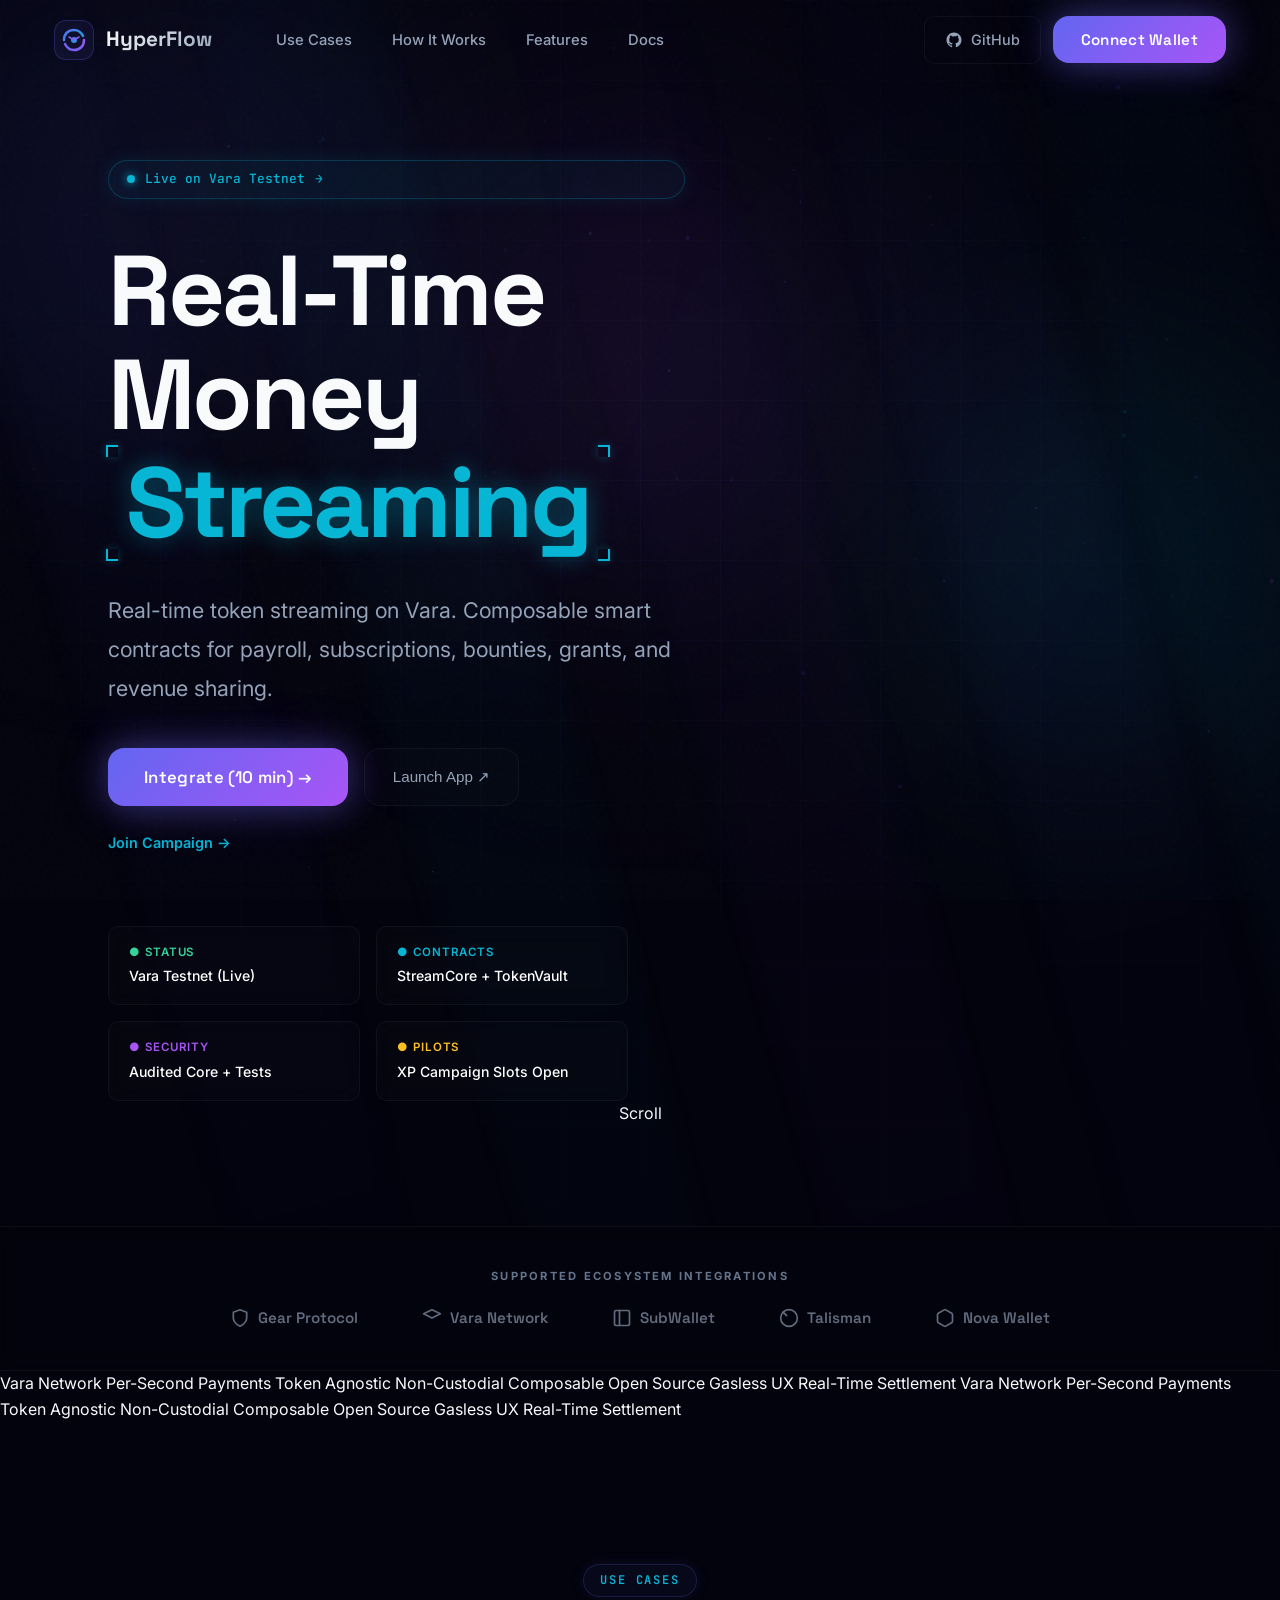
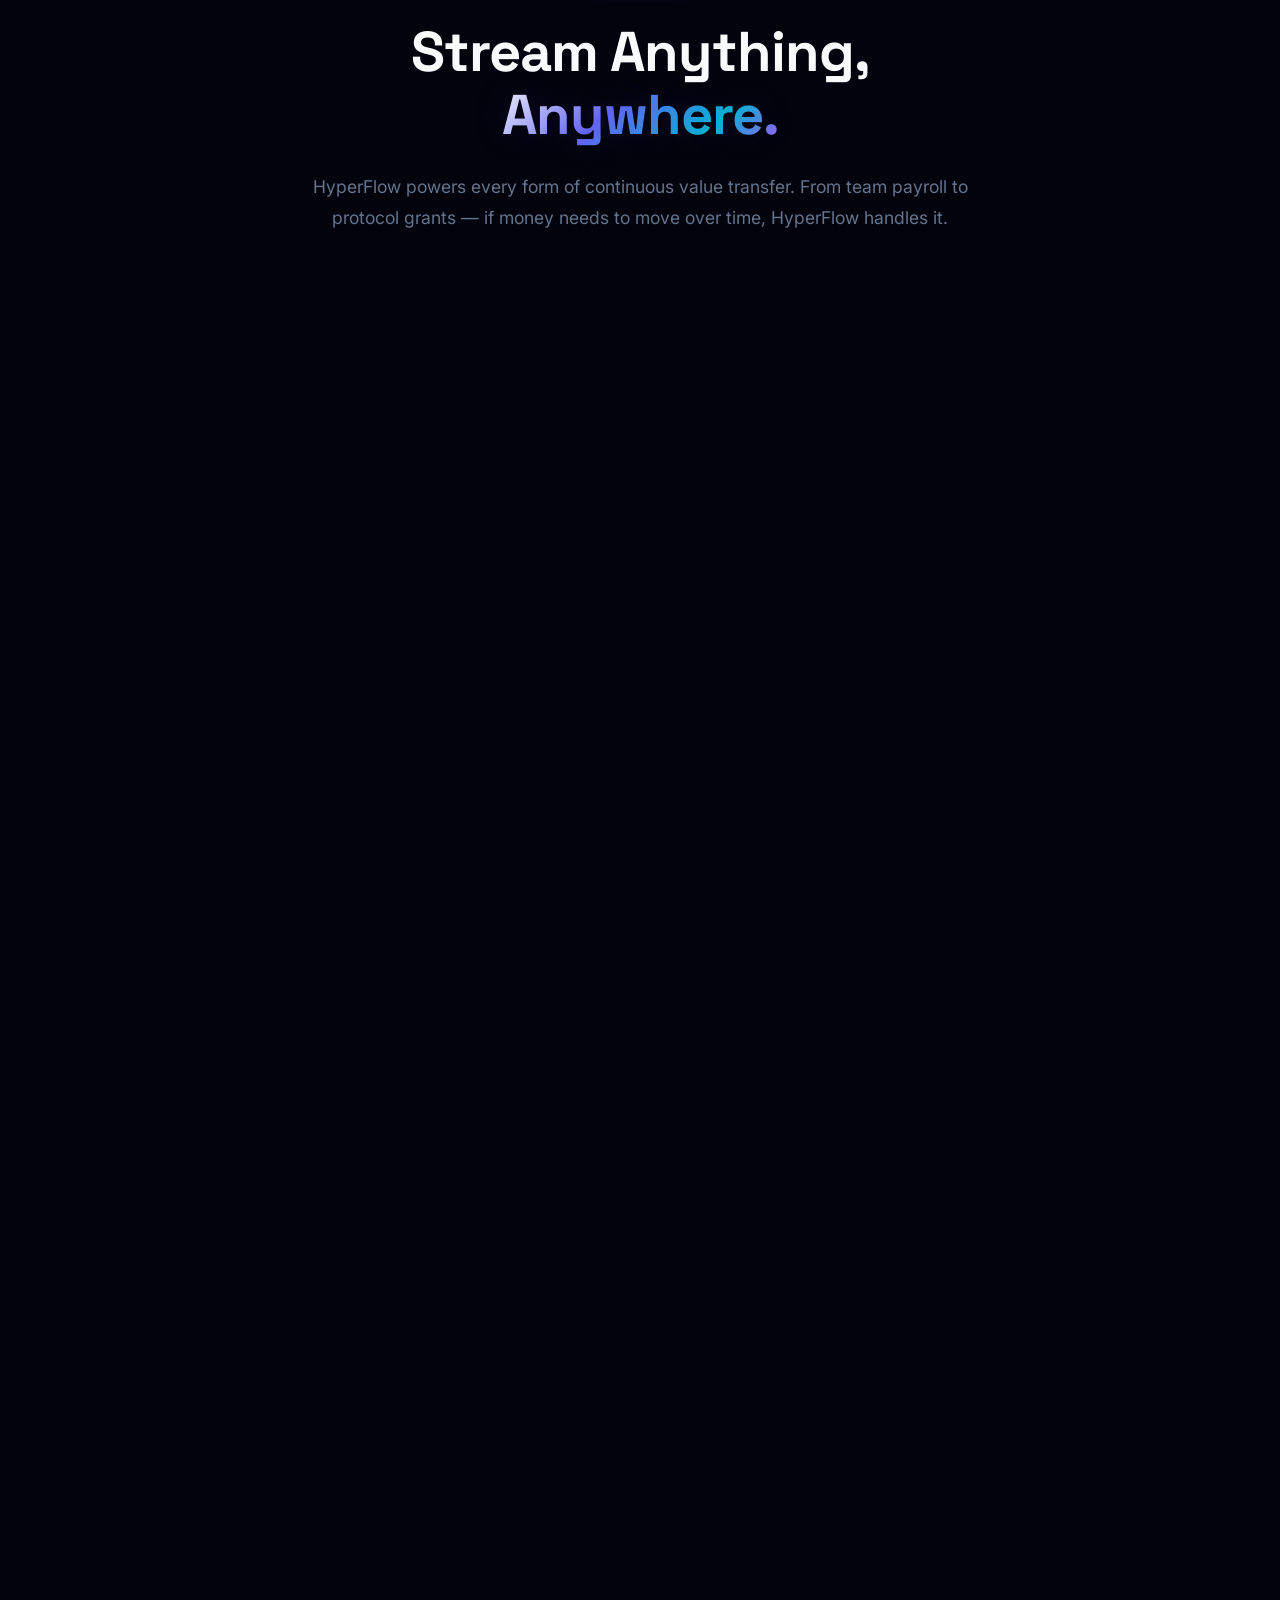
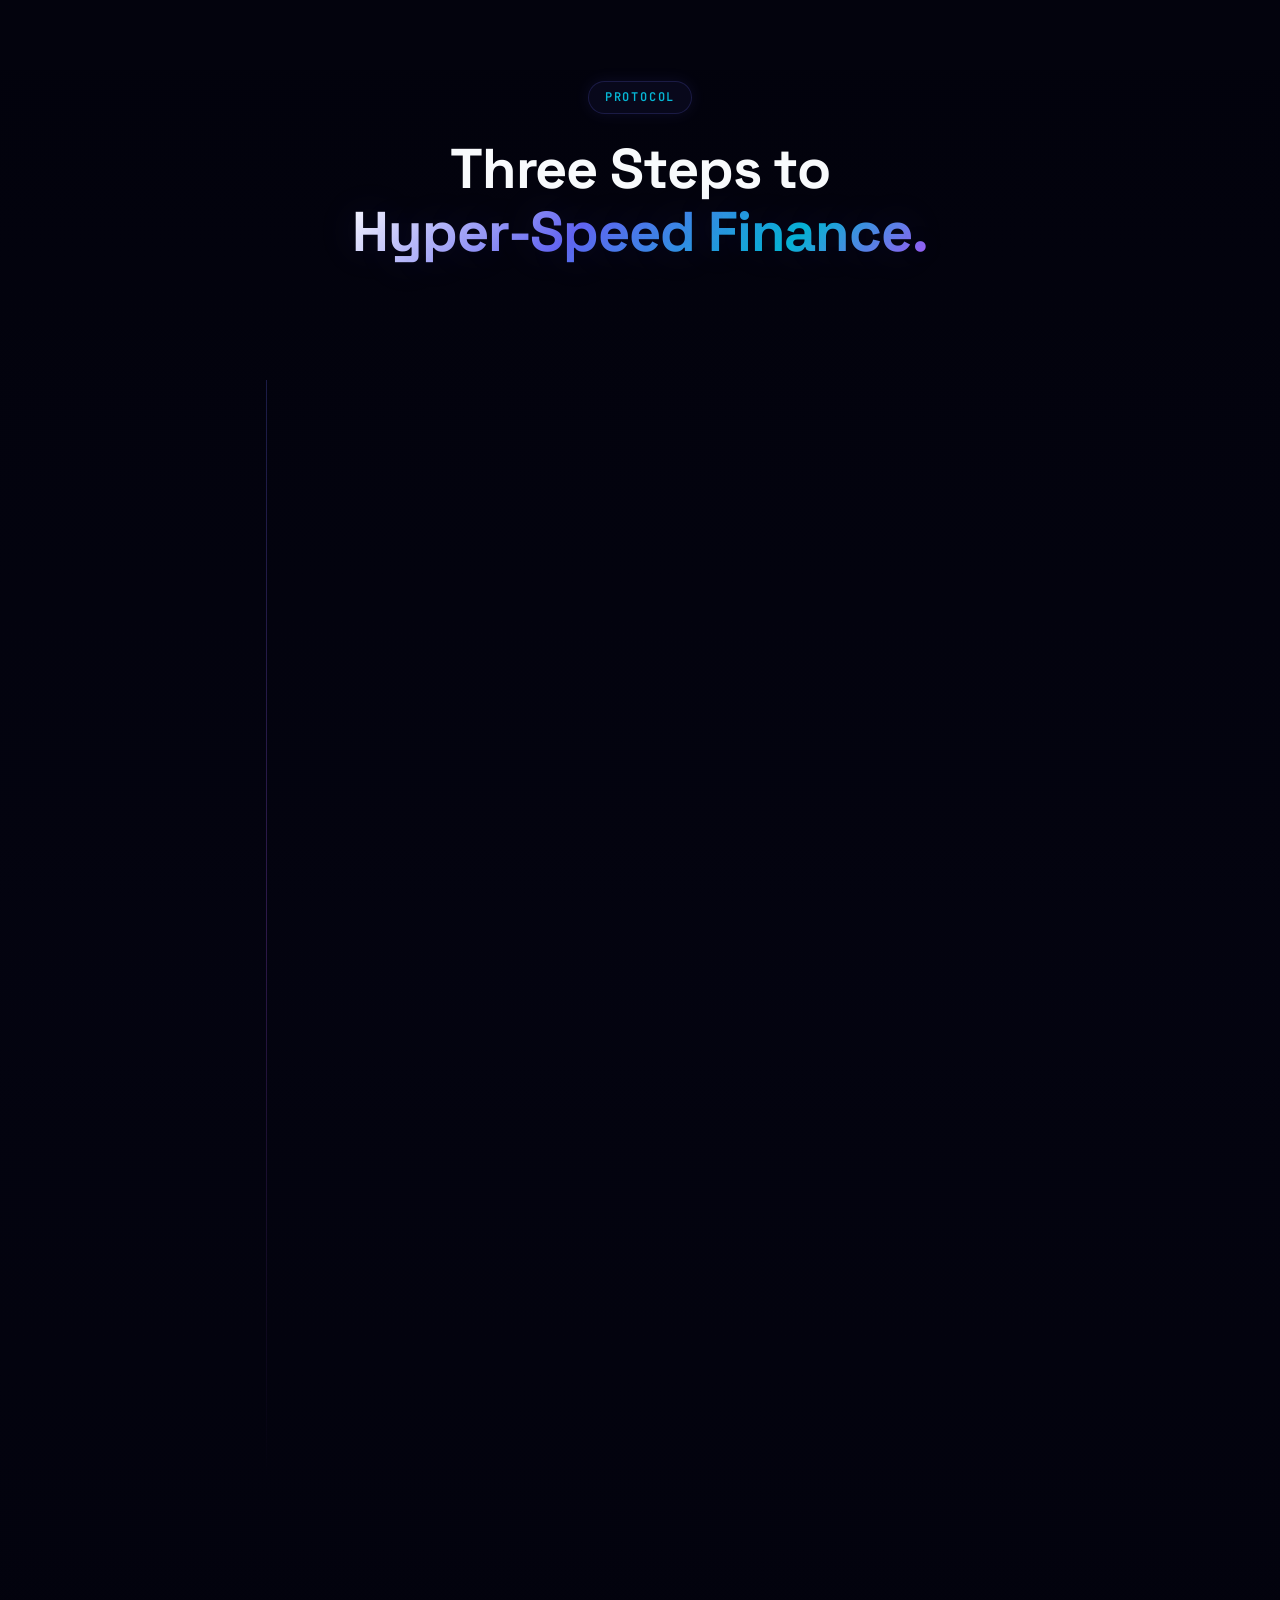
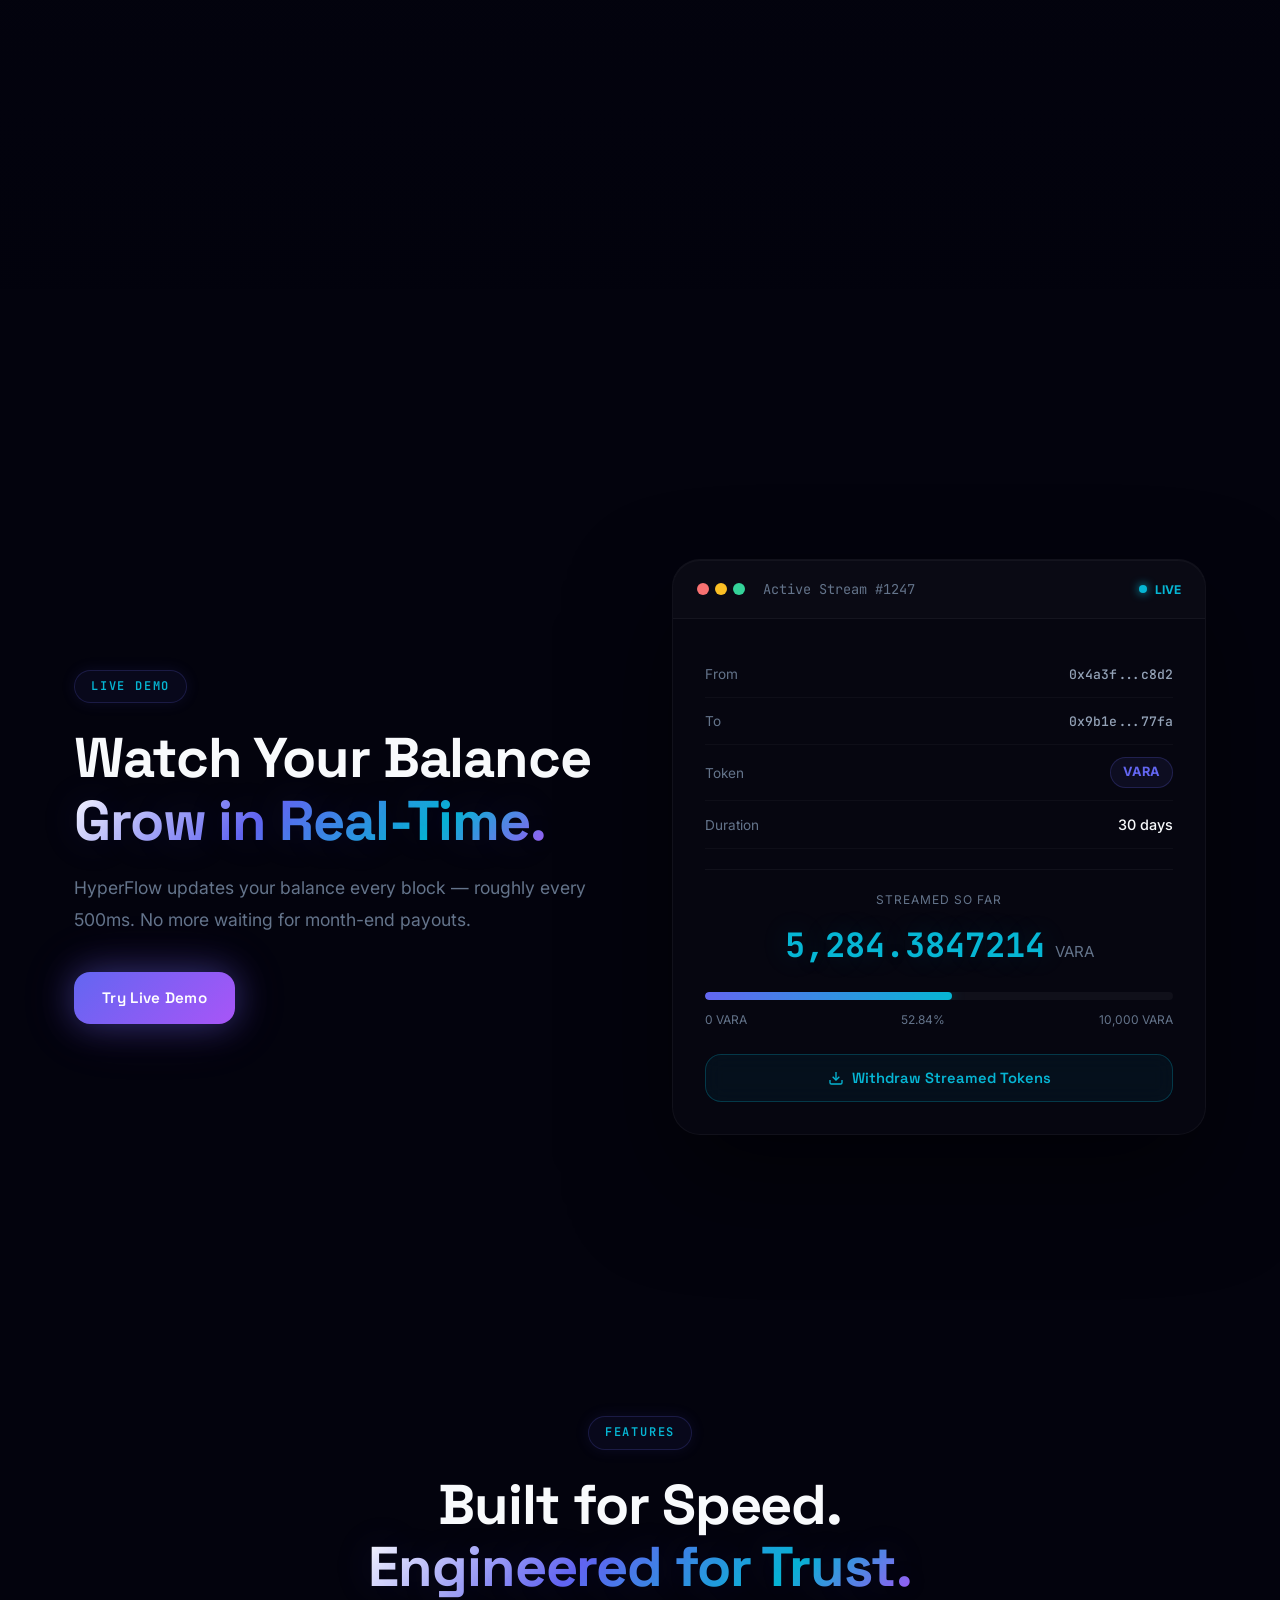
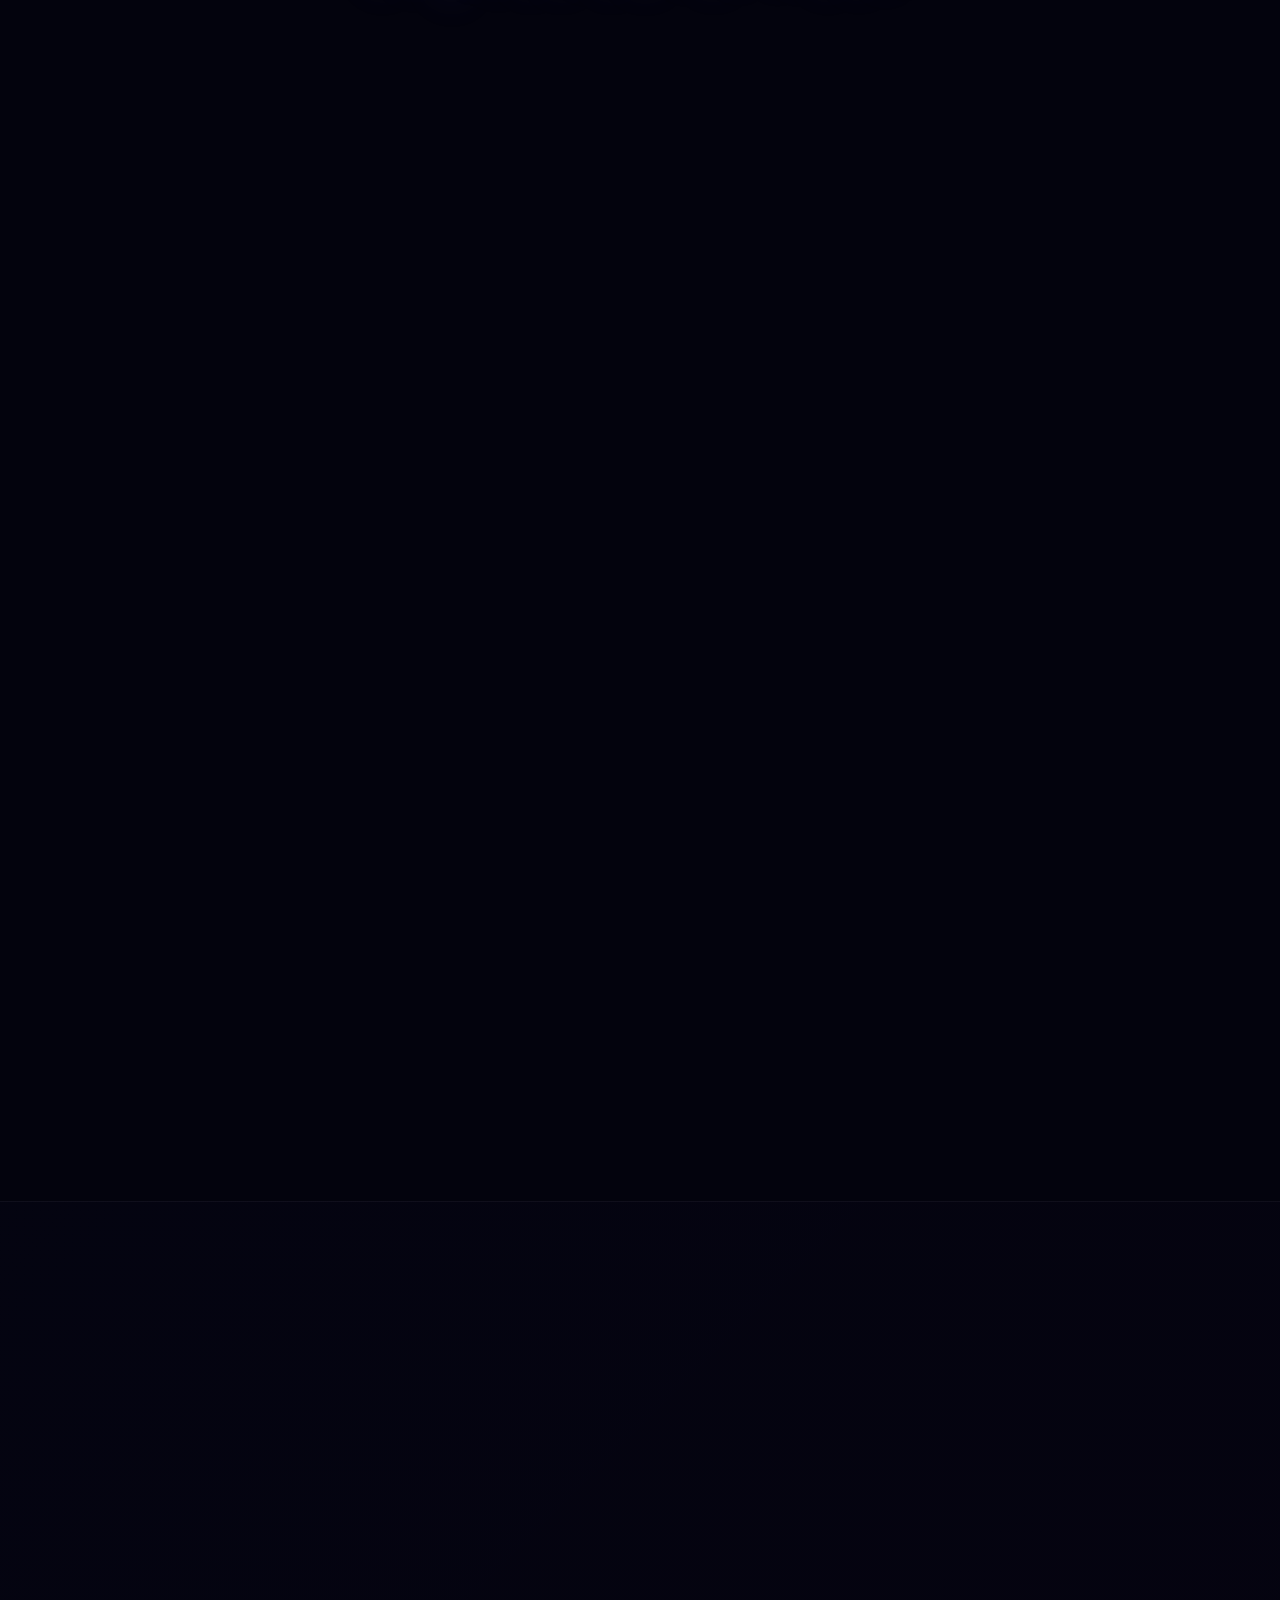
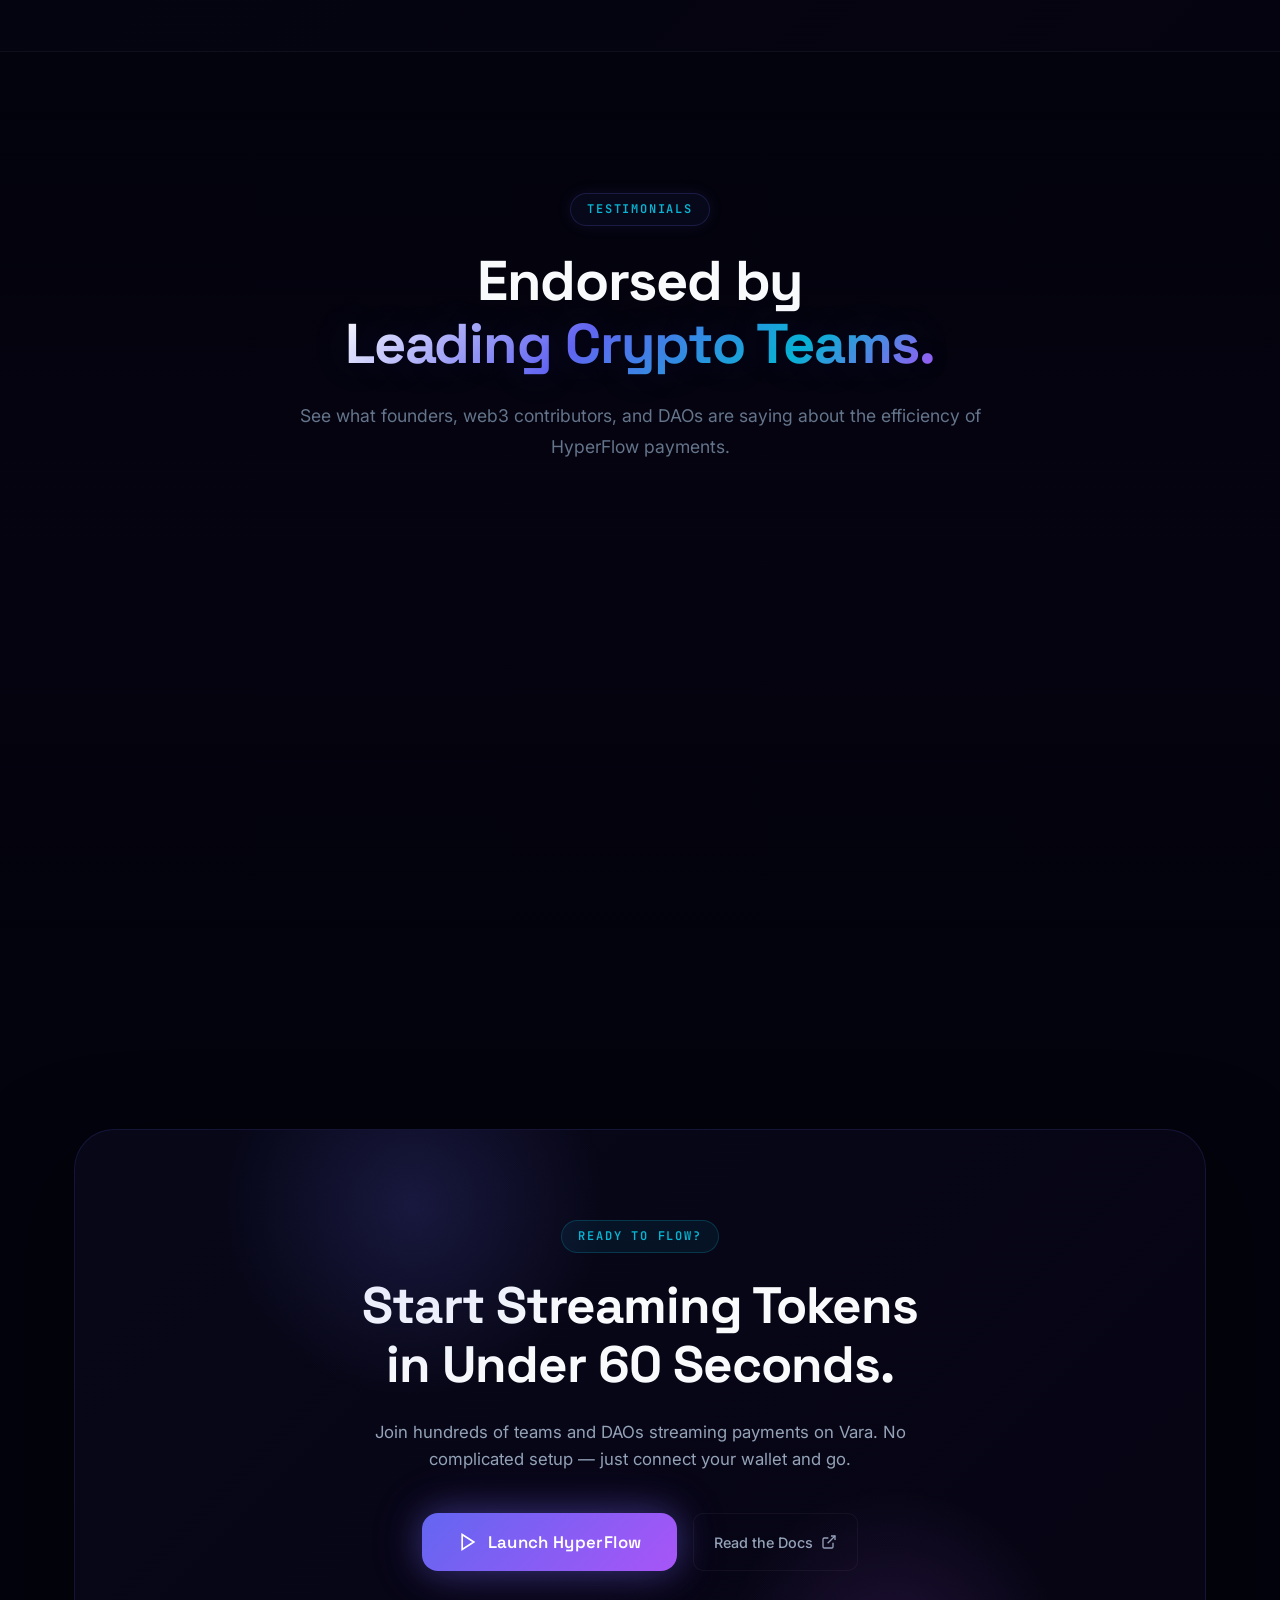
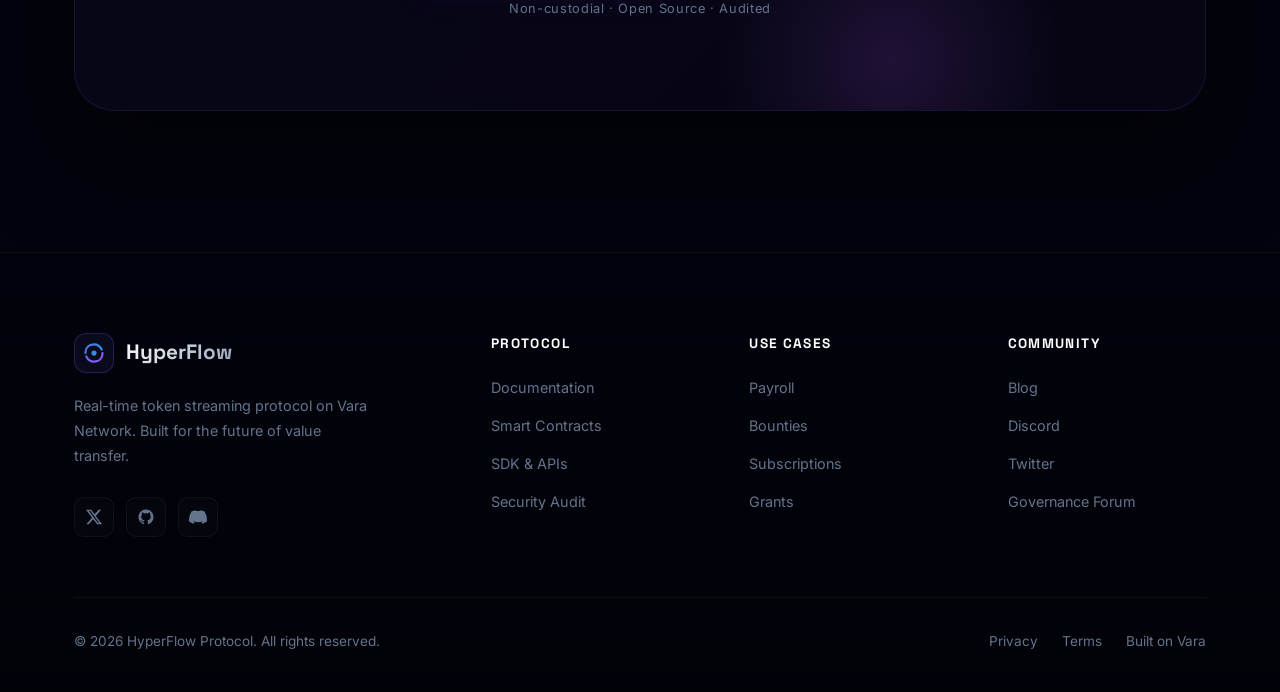
==== commit 22d895d6: "design: implement exact growstreams slanted hero layout and brackets animation" ====
--- a/index.html
+++ b/index.html
@@ -127,66 +127,123 @@
 
   <!-- ===== HERO ===== -->
   <section class="hero" id="home">
+    <!-- Slanted Background Blades -->
+    <div class="slanted-blades">
+      <div class="blade"></div>
+      <div class="blade"></div>
+      <div class="blade"></div>
+      <div class="blade"></div>
+      <div class="blade"></div>
+    </div>
+    
     <div class="hero-grid-overlay"></div>
 
-    <div class="hero-container">
-      <div class="hero-badge">
-        <span class="badge-dot"></span>
-        Live on Vara Network
-        <span class="badge-arrow">→</span>
-      </div>
-
-      <h1 class="hero-title">
-        Money That Flows
-        <span class="title-gradient">Every Second.</span>
-      </h1>
-
-      <p class="hero-subtitle">
-        HyperFlow is a hyper-speed token streaming protocol on Vara. Stream payroll, bounties, subscriptions,
-        and revenue share — all settled <em>per-second</em>, on-chain.
-      </p>
-
-      <div class="hero-cta">
-        <button class="btn-primary btn-lg" id="launch-app-btn">
-          <span class="btn-shimmer"></span>
-          <svg width="20" height="20" viewBox="0 0 24 24" fill="none" stroke="currentColor" stroke-width="2"><polygon points="5,3 19,12 5,21"/></svg>
-          Launch App
-        </button>
-        <a href="#how-it-works" class="btn-outline btn-lg" id="learn-more-btn">
-          Explore Protocol
-          <svg width="16" height="16" viewBox="0 0 24 24" fill="none" stroke="currentColor" stroke-width="2"><path d="M7 17L17 7M17 7H7M17 7V17"/></svg>
-        </a>
-      </div>
-
-      <!-- Live Stream Counter -->
-      <div class="hero-stream-counter" id="stream-counter">
-        <div class="counter-card" id="counter-tvl">
-          <span class="counter-label">Total Value Streamed</span>
-          <span class="counter-value" data-target="4820391">$0</span>
-          <span class="counter-suffix">USD</span>
-        </div>
-        <div class="counter-divider"></div>
-        <div class="counter-card" id="counter-streams">
-          <span class="counter-label">Active Streams</span>
-          <span class="counter-value" data-target="1247">0</span>
-          <span class="counter-tick" id="tick-dot">●</span>
-        </div>
-        <div class="counter-divider"></div>
-        <div class="counter-card" id="counter-rate">
-          <span class="counter-label">Flow Rate</span>
-          <span class="counter-value" id="flow-rate">$0.00</span>
-          <span class="counter-suffix">/sec</span>
-        </div>
-      </div>
-    </div>
-
-    <!-- Hero Visual - Stream Visualizer -->
-    <div class="hero-visual">
-      <canvas id="streamCanvas"></canvas>
-      <div class="visual-glow"></div>
-    </div>
-
-    <div class="hero-scroll-hint">
+    <div class="container hero-split-layout">
+      <!-- Left Column: Copy & CTAs -->
+      <div class="hero-left-col">
+        <div class="hero-badge">
+          <span class="badge-dot"></span>
+          Live on Vara Testnet
+          <span class="badge-arrow">→</span>
+        </div>
+
+        <h1 class="hero-title" style="text-align: left;">
+          Real-Time <br/>
+          Money <span class="bracket-wrap">Streaming<span class="bracket-corners"></span></span>
+        </h1>
+
+        <p class="hero-subtitle" style="text-align: left; margin: 0 0 40px 0;">
+          Real-time token streaming on Vara. Composable smart contracts for payroll, subscriptions,
+          bounties, grants, and revenue sharing.
+        </p>
+
+        <div class="hero-cta" style="justify-content: flex-start; margin-bottom: 24px;">
+          <button class="btn-primary btn-lg" id="launch-app-btn">
+            <span class="btn-shimmer"></span>
+            Integrate (10 min) →
+          </button>
+          <button class="btn-outline btn-lg" id="try-demo-btn">
+            Launch App ↗
+          </button>
+        </div>
+        
+        <div style="text-align: left; margin-bottom: 60px;">
+          <a href="app.html#leaderboard" style="color: var(--cyan); text-decoration: none; font-size: 0.9rem; font-weight: 600; display: inline-flex; align-items: center; gap: 6px;" onmouseover="this.style.color='#6366f1'" onmouseout="this.style.color='#06b6d4'">Join Campaign →</a>
+        </div>
+
+        <!-- 2x2 Status Grid at Bottom Left -->
+        <div class="hero-status-grid">
+          <div class="status-card-lp green">
+            <span class="s-label">● Status</span>
+            <span class="s-value">Vara Testnet (Live)</span>
+          </div>
+          <div class="status-card-lp cyan">
+            <span class="s-label">● Contracts</span>
+            <span class="s-value">StreamCore + TokenVault</span>
+          </div>
+          <div class="status-card-lp purple">
+            <span class="s-label">● Security</span>
+            <span class="s-value">Audited Core + Tests</span>
+          </div>
+          <div class="status-card-lp gold">
+            <span class="s-label">● Pilots</span>
+            <span class="s-value">XP Campaign Slots Open</span>
+          </div>
+        </div>
+      </div>
+
+      <!-- Right Column: Overlapping Glass Preview Terminal -->
+      <div class="hero-right-col" data-aos>
+        <div class="preview-terminal">
+          <div class="terminal-head">
+            <div class="terminal-dots">
+              <span class="dot red"></span><span class="dot yellow"></span><span class="dot green"></span>
+            </div>
+            <span class="terminal-title">stream-preview</span>
+            <span class="terminal-badge"><span class="pulse-dot"></span>Streaming</span>
+          </div>
+          <div class="terminal-body">
+            <div class="terminal-row-flow">
+              <div class="address-box">
+                <span class="box-lbl">Sender</span>
+                <span class="box-val">company.vara</span>
+              </div>
+              <div class="flow-arrow-indicator">
+                <svg width="18" height="18" viewBox="0 0 24 24" fill="none" stroke="var(--cyan)" stroke-width="2" stroke-linecap="round" stroke-linejoin="round" class="arrow-svg" style="animation: pulseDot 1.5s infinite;"><line x1="5" y1="12" x2="19" y2="12"/><polyline points="12 5 19 12 12 19"/></svg>
+                <span class="arrow-rate-text">$0.00327/sec</span>
+              </div>
+              <div class="address-box">
+                <span class="box-lbl">Receiver</span>
+                <span class="box-val">alice.vara</span>
+              </div>
+            </div>
+            
+            <div class="terminal-panels">
+              <div class="panel-box green-glow">
+                <span class="panel-lbl">WITHDRAWABLE</span>
+                <span class="panel-val green-text">$<span id="stream-balance">5284.3847</span></span>
+              </div>
+              <div class="panel-box">
+                <span class="panel-lbl">BUFFER</span>
+                <span class="panel-val" style="color: #fff;">8h remaining</span>
+              </div>
+            </div>
+            
+            <div class="terminal-footer">
+              <span>● Simulated preview · Testnet data</span>
+            </div>
+          </div>
+        </div>
+      </div>
+    </div>
+
+    <!-- ===== FLOATING ACTIVE TOAST ===== -->
+    <div class="bottom-right-toast" data-aos>
+      <span class="toast-dot"></span>
+      <span class="toast-txt">Active Campaign: Join the leaderboard & earn XP rewards. <a href="app.html#leaderboard" style="color:var(--cyan);text-decoration:none;font-weight:700">View →</a></span>
+    </div>
+
+    <div class="hero-scroll-hint" style="left: 50%;">
       <div class="scroll-line"></div>
       <span>Scroll</span>
     </div>
--- a/style.css
+++ b/style.css
@@ -965,3 +965,372 @@
   .demo-content .section-tag { text-align: center; display: block; margin: 0 auto 20px; width: fit-content; }
   .footer-grid { grid-template-columns: 1fr; gap: 36px; }
 }
+
+/* ============================================================
+   HYPERFLOW — DUAL-COLUMN SLANTED HERO OVERLAY
+============================================================ */
+
+/* Slanted Background Blades */
+.slanted-blades {
+  position: absolute; inset: 0;
+  width: 100%; height: 100%;
+  pointer-events: none;
+  z-index: 1;
+  overflow: hidden;
+}
+.blade {
+  position: absolute;
+  top: -50%;
+  width: 180px; height: 200%;
+  transform: rotate(-15deg);
+  background: linear-gradient(180deg, rgba(3,3,13,0) 0%, rgba(99,102,241,0.05) 50%, rgba(3,3,13,0) 100%);
+  filter: blur(20px);
+  opacity: 0.8;
+}
+.blade:nth-child(1) { left: 5%; background: linear-gradient(180deg, rgba(3,3,13,0) 0%, rgba(99,102,241,0.04) 40%, rgba(3,3,13,0) 100%); }
+.blade:nth-child(2) { left: 28%; background: linear-gradient(180deg, rgba(3,3,13,0) 0%, rgba(6,182,212,0.04) 50%, rgba(3,3,13,0) 100%); }
+.blade:nth-child(3) { left: 52%; background: linear-gradient(180deg, rgba(3,3,13,0) 0%, rgba(168,85,247,0.03) 60%, rgba(3,3,13,0) 100%); }
+.blade:nth-child(4) { left: 75%; background: linear-gradient(180deg, rgba(3,3,13,0) 0%, rgba(99,102,241,0.04) 45%, rgba(3,3,13,0) 100%); }
+.blade:nth-child(5) { left: 92%; background: linear-gradient(180deg, rgba(3,3,13,0) 0%, rgba(6,182,212,0.04) 55%, rgba(3,3,13,0) 100%); }
+
+/* Split Container */
+.hero-split-layout {
+  display: grid;
+  grid-template-columns: 1.15fr 0.85fr;
+  gap: 60px;
+  align-items: center;
+  position: relative;
+  z-index: 5;
+  width: 100%;
+  text-align: left;
+}
+
+.hero-left-col {
+  display: flex;
+  flex-direction: column;
+}
+
+.hero-right-col {
+  display: flex;
+  justify-content: flex-end;
+  /* Slight desktop overlap to trigger dynamic glass blur on the text behind it */
+  margin-left: -40px;
+  position: relative;
+  z-index: 10;
+}
+
+/* Corner Bracket Highlights */
+.bracket-wrap {
+  position: relative;
+  display: inline-block;
+  padding: 4px 18px;
+  color: var(--cyan);
+  font-family: var(--font-head);
+  text-shadow: 0 0 25px rgba(6,182,212,0.4);
+}
+.bracket-wrap::before, .bracket-wrap::after,
+.bracket-corners::before, .bracket-corners::after {
+  content: '';
+  position: absolute;
+  width: 12px; height: 12px;
+  border-color: var(--cyan);
+  border-style: solid;
+  transition: all 0.3s ease;
+  box-shadow: 0 0 8px rgba(6,182,212,0.3);
+}
+/* Top Left Bracket */
+.bracket-wrap::before {
+  top: -2px; left: -2px;
+  border-width: 2px 0 0 2px;
+}
+/* Top Right Bracket */
+.bracket-wrap::after {
+  top: -2px; right: -2px;
+  border-width: 2px 2px 0 0;
+}
+/* Bottom Left Bracket */
+.bracket-corners::before {
+  bottom: -2px; left: -2px;
+  border-width: 0 0 2px 2px;
+}
+/* Bottom Right Bracket */
+.bracket-corners::after {
+  bottom: -2px; right: -2px;
+  border-width: 0 2px 2px 0;
+}
+
+/* 2x2 Status Indicators Grid (Bottom Left) */
+.hero-status-grid {
+  display: grid;
+  grid-template-columns: repeat(2, 1fr);
+  gap: 16px;
+  max-width: 520px;
+  margin-top: 10px;
+}
+.status-card-lp {
+  background: rgba(255, 255, 255, 0.015);
+  border: 1px solid var(--border);
+  border-radius: var(--radius-sm);
+  padding: 16px 20px;
+  display: flex;
+  flex-direction: column;
+  gap: 4px;
+  backdrop-filter: blur(12px);
+  transition: all 0.25s;
+}
+.status-card-lp:hover {
+  background: rgba(255, 255, 255, 0.035);
+  transform: translateY(-2px);
+}
+.status-card-lp.green:hover { border-color: var(--green); }
+.status-card-lp.cyan:hover { border-color: var(--cyan); }
+.status-card-lp.purple:hover { border-color: var(--purple); }
+.status-card-lp.gold:hover { border-color: var(--gold); }
+
+.s-label {
+  font-size: 0.72rem;
+  color: var(--text-muted);
+  font-weight: 600;
+  text-transform: uppercase;
+  letter-spacing: 0.08em;
+}
+.status-card-lp.green .s-label { color: var(--green); }
+.status-card-lp.cyan .s-label { color: var(--cyan); }
+.status-card-lp.purple .s-label { color: var(--purple); }
+.status-card-lp.gold .s-label { color: var(--gold); }
+
+.s-value {
+  font-family: var(--font-sans);
+  font-size: 0.88rem;
+  font-weight: 500;
+  color: #fff;
+}
+
+/* Glassmorphic Terminal Preview Box */
+.preview-terminal {
+  width: 100%;
+  max-width: 440px;
+  background: rgba(3, 3, 12, 0.55);
+  border: 1px solid rgba(255, 255, 255, 0.06);
+  border-radius: var(--radius-lg);
+  backdrop-filter: blur(28px) saturate(180%);
+  -webkit-backdrop-filter: blur(28px) saturate(180%);
+  box-shadow: 0 40px 100px rgba(0,0,0,0.65), inset 0 1px 0 rgba(255,255,255,0.05);
+  overflow: hidden;
+  transition: all 0.3s;
+}
+.preview-terminal:hover {
+  border-color: rgba(255,255,255,0.1);
+  box-shadow: 0 45px 120px rgba(0,0,0,0.7), 0 0 40px rgba(6,182,212,0.05);
+}
+.terminal-head {
+  display: flex;
+  align-items: center;
+  justify-content: space-between;
+  padding: 18px 24px;
+  background: rgba(255,255,255,0.02);
+  border-bottom: 1px solid rgba(255,255,255,0.05);
+}
+.terminal-dots {
+  display: flex; gap: 6px;
+}
+.terminal-dots .dot { width: 12px; height: 12px; border-radius: 50%; }
+.dot.red    { background: var(--red); }
+.dot.yellow { background: var(--gold); }
+.dot.green  { background: var(--green); }
+.terminal-title {
+  font-family: var(--font-mono);
+  font-size: 0.85rem;
+  color: var(--text-muted);
+  flex: 1; text-align: center; margin-right: -40px;
+}
+.terminal-badge {
+  display: flex;
+  align-items: center;
+  gap: 8px;
+  font-family: var(--font-head);
+  font-size: 0.78rem;
+  font-weight: 700;
+  color: var(--green);
+  text-transform: uppercase;
+  letter-spacing: 0.05em;
+}
+.pulse-dot {
+  width: 7px; height: 7px; border-radius: 50%;
+  background: var(--green);
+  box-shadow: 0 0 8px var(--green);
+  animation: pulseDot 1.5s infinite;
+}
+
+.terminal-body {
+  padding: 28px;
+}
+
+.terminal-row-flow {
+  display: flex;
+  align-items: center;
+  justify-content: space-between;
+  gap: 16px;
+  margin-bottom: 24px;
+}
+.address-box {
+  background: rgba(255,255,255,0.015);
+  border: 1px solid rgba(255,255,255,0.04);
+  border-radius: var(--radius-sm);
+  padding: 10px 14px;
+  text-align: left;
+  flex: 1;
+}
+.box-lbl {
+  display: block;
+  font-size: 0.7rem;
+  color: var(--text-muted);
+  text-transform: uppercase;
+  font-weight: 600;
+  margin-bottom: 4px;
+}
+.box-val {
+  font-family: var(--font-mono);
+  font-size: 0.82rem;
+  color: var(--text-dim);
+  font-weight: 500;
+}
+.flow-arrow-indicator {
+  display: flex;
+  flex-direction: column;
+  align-items: center;
+  gap: 4px;
+  flex-shrink: 0;
+}
+.arrow-rate-text {
+  font-family: var(--font-mono);
+  font-size: 0.72rem;
+  color: var(--cyan);
+  font-weight: 600;
+}
+
+.terminal-panels {
+  display: grid;
+  grid-template-columns: 1.1fr 0.9fr;
+  gap: 16px;
+  margin-bottom: 24px;
+}
+.panel-box {
+  background: rgba(255,255,255,0.01);
+  border: 1px solid rgba(255,255,255,0.04);
+  border-radius: var(--radius);
+  padding: 18px 20px;
+  display: flex;
+  flex-direction: column;
+  gap: 4px;
+}
+.panel-box.green-glow {
+  border-color: rgba(52, 211, 153, 0.15);
+  background: rgba(52, 211, 153, 0.01);
+}
+.panel-lbl {
+  font-size: 0.72rem;
+  color: var(--text-muted);
+  text-transform: uppercase;
+  letter-spacing: 0.08em;
+  font-weight: 600;
+}
+.panel-val {
+  font-family: var(--font-mono);
+  font-size: 1.2rem;
+  font-weight: 700;
+  color: #fff;
+}
+.panel-val.green-text {
+  color: var(--green);
+  text-shadow: 0 0 15px rgba(52, 211, 153, 0.2);
+}
+
+.terminal-footer {
+  text-align: center;
+  font-family: var(--font-mono);
+  font-size: 0.72rem;
+  color: var(--text-muted);
+}
+
+/* Floating bottom right campaign toast */
+.bottom-right-toast {
+  position: fixed;
+  bottom: 24px; right: 24px;
+  z-index: 200;
+  display: flex;
+  align-items: center;
+  gap: 12px;
+  padding: 12px 20px;
+  background: rgba(3, 3, 12, 0.75);
+  border: 1px solid rgba(255, 255, 255, 0.05);
+  border-radius: var(--radius);
+  backdrop-filter: blur(24px) saturate(180%);
+  -webkit-backdrop-filter: blur(24px) saturate(180%);
+  box-shadow: 0 20px 60px rgba(0,0,0,0.5), inset 0 1px 0 rgba(255,255,255,0.05);
+  max-width: 380px;
+}
+.toast-dot {
+  width: 8px; height: 8px; border-radius: 50%;
+  background: var(--green);
+  box-shadow: 0 0 10px var(--green);
+  animation: pulseDot 1.5s infinite;
+  flex-shrink: 0;
+}
+.toast-txt {
+  font-size: 0.82rem;
+  color: var(--text-dim);
+  line-height: 1.4;
+}
+
+/* ============================================================
+   RESPONSIVE LAYOUT UPDATES FOR SPLIT HERO
+============================================================ */
+@media (max-width: 1024px) {
+  .hero-split-layout {
+    grid-template-columns: 1fr;
+    gap: 48px;
+    text-align: center;
+    padding-top: 40px;
+  }
+  .hero-title, .hero-subtitle, .hero-left-col div {
+    text-align: center !important;
+  }
+  .hero-cta {
+    justify-content: center !important;
+  }
+  .hero-status-grid {
+    margin: 0 auto;
+  }
+  .hero-right-col {
+    justify-content: center;
+    margin-left: 0;
+  }
+  .preview-terminal {
+    max-width: 100%;
+  }
+}
+
+@media (max-width: 580px) {
+  .hero-status-grid {
+    grid-template-columns: 1fr;
+    width: 100%;
+  }
+  .terminal-panels {
+    grid-template-columns: 1fr;
+  }
+  .terminal-row-flow {
+    flex-direction: column;
+    gap: 12px;
+  }
+  .address-box {
+    width: 100%;
+    text-align: center;
+  }
+  .bottom-right-toast {
+    left: 20px; right: 20px;
+    bottom: 20px;
+    max-width: none;
+  }
+}
+
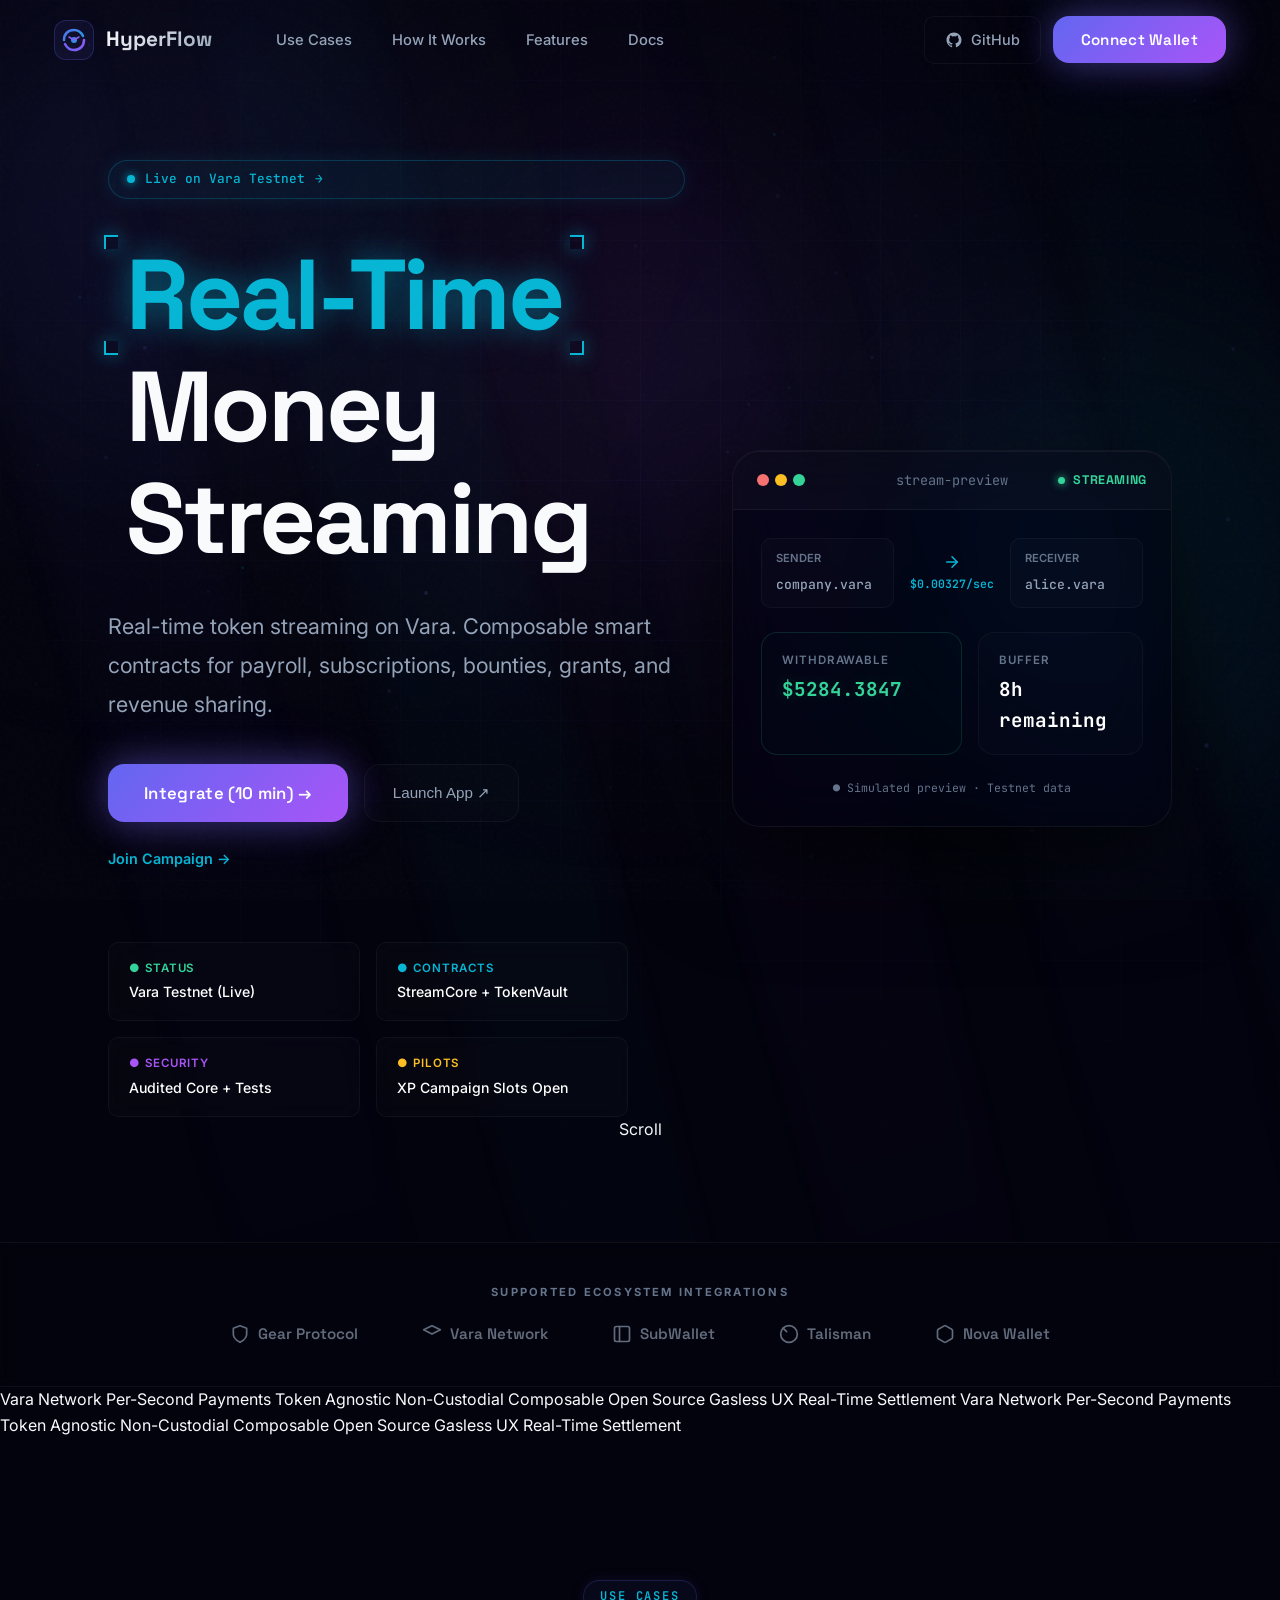
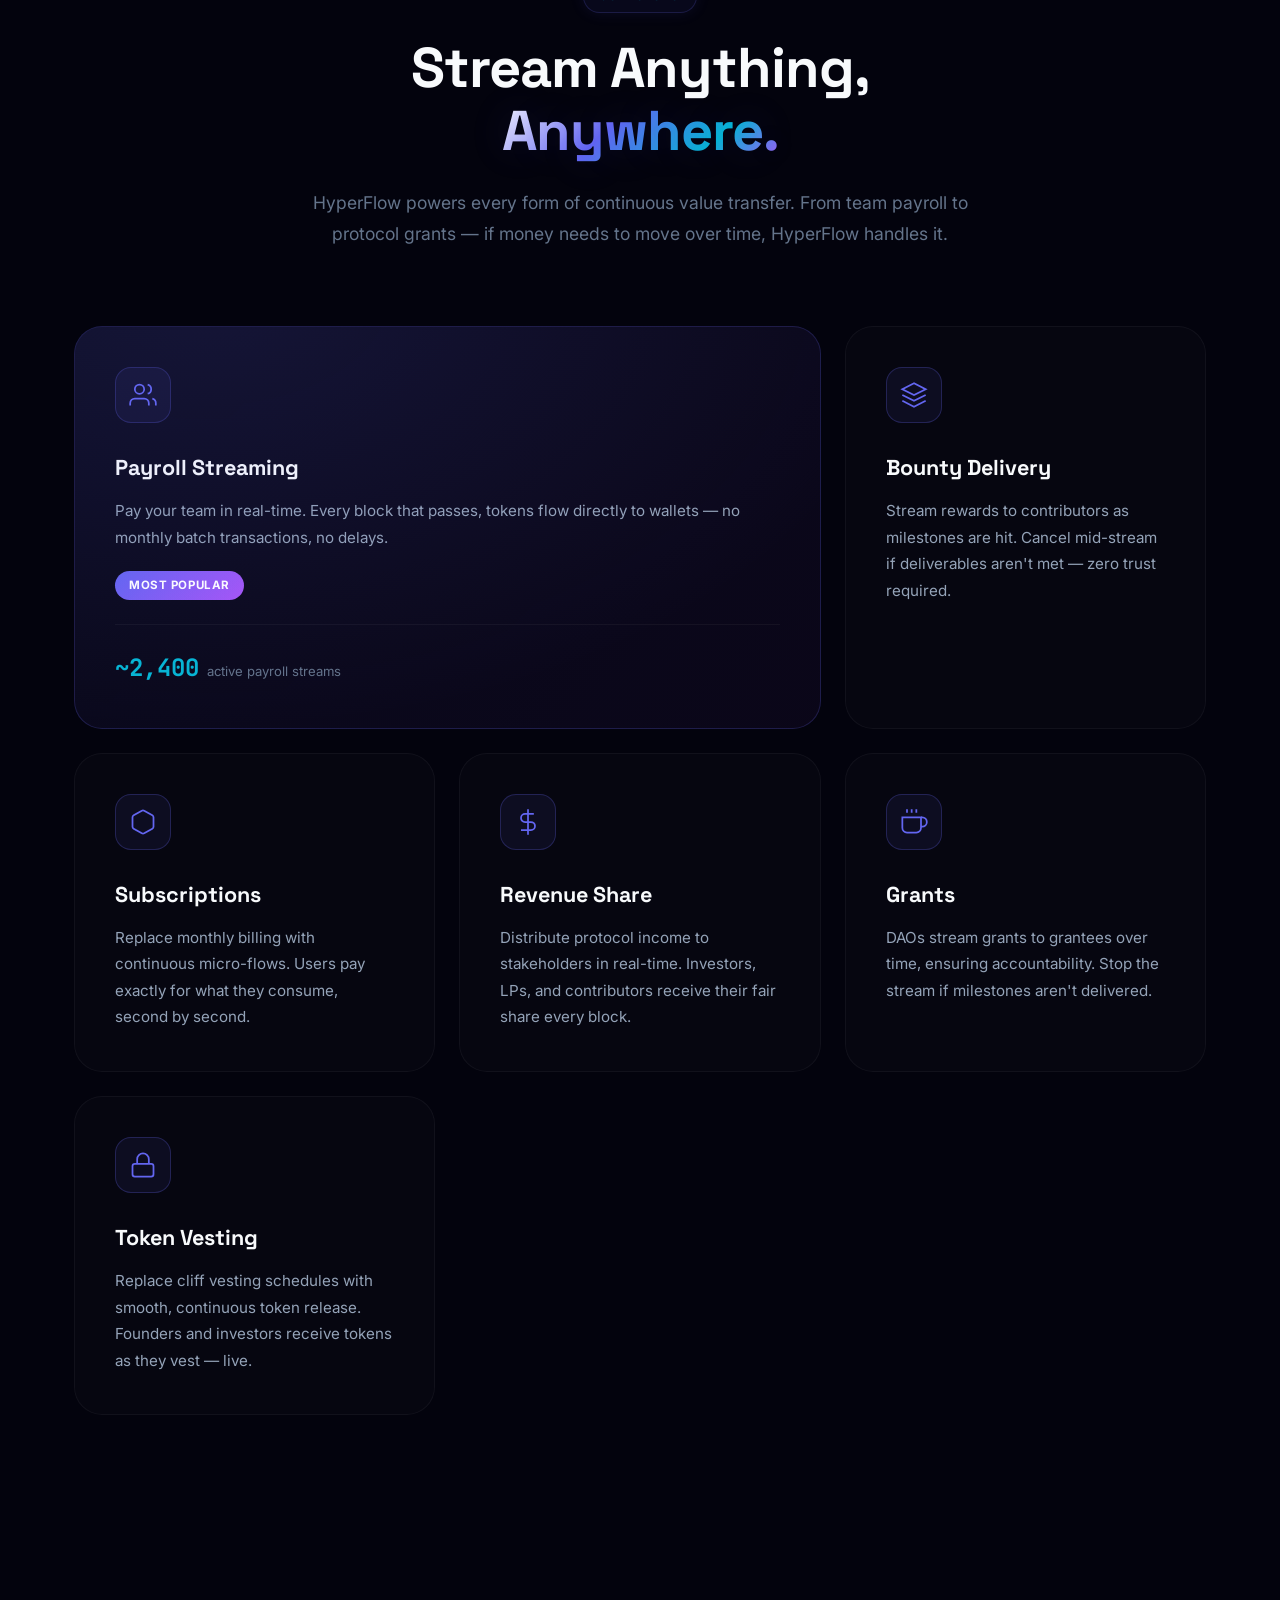
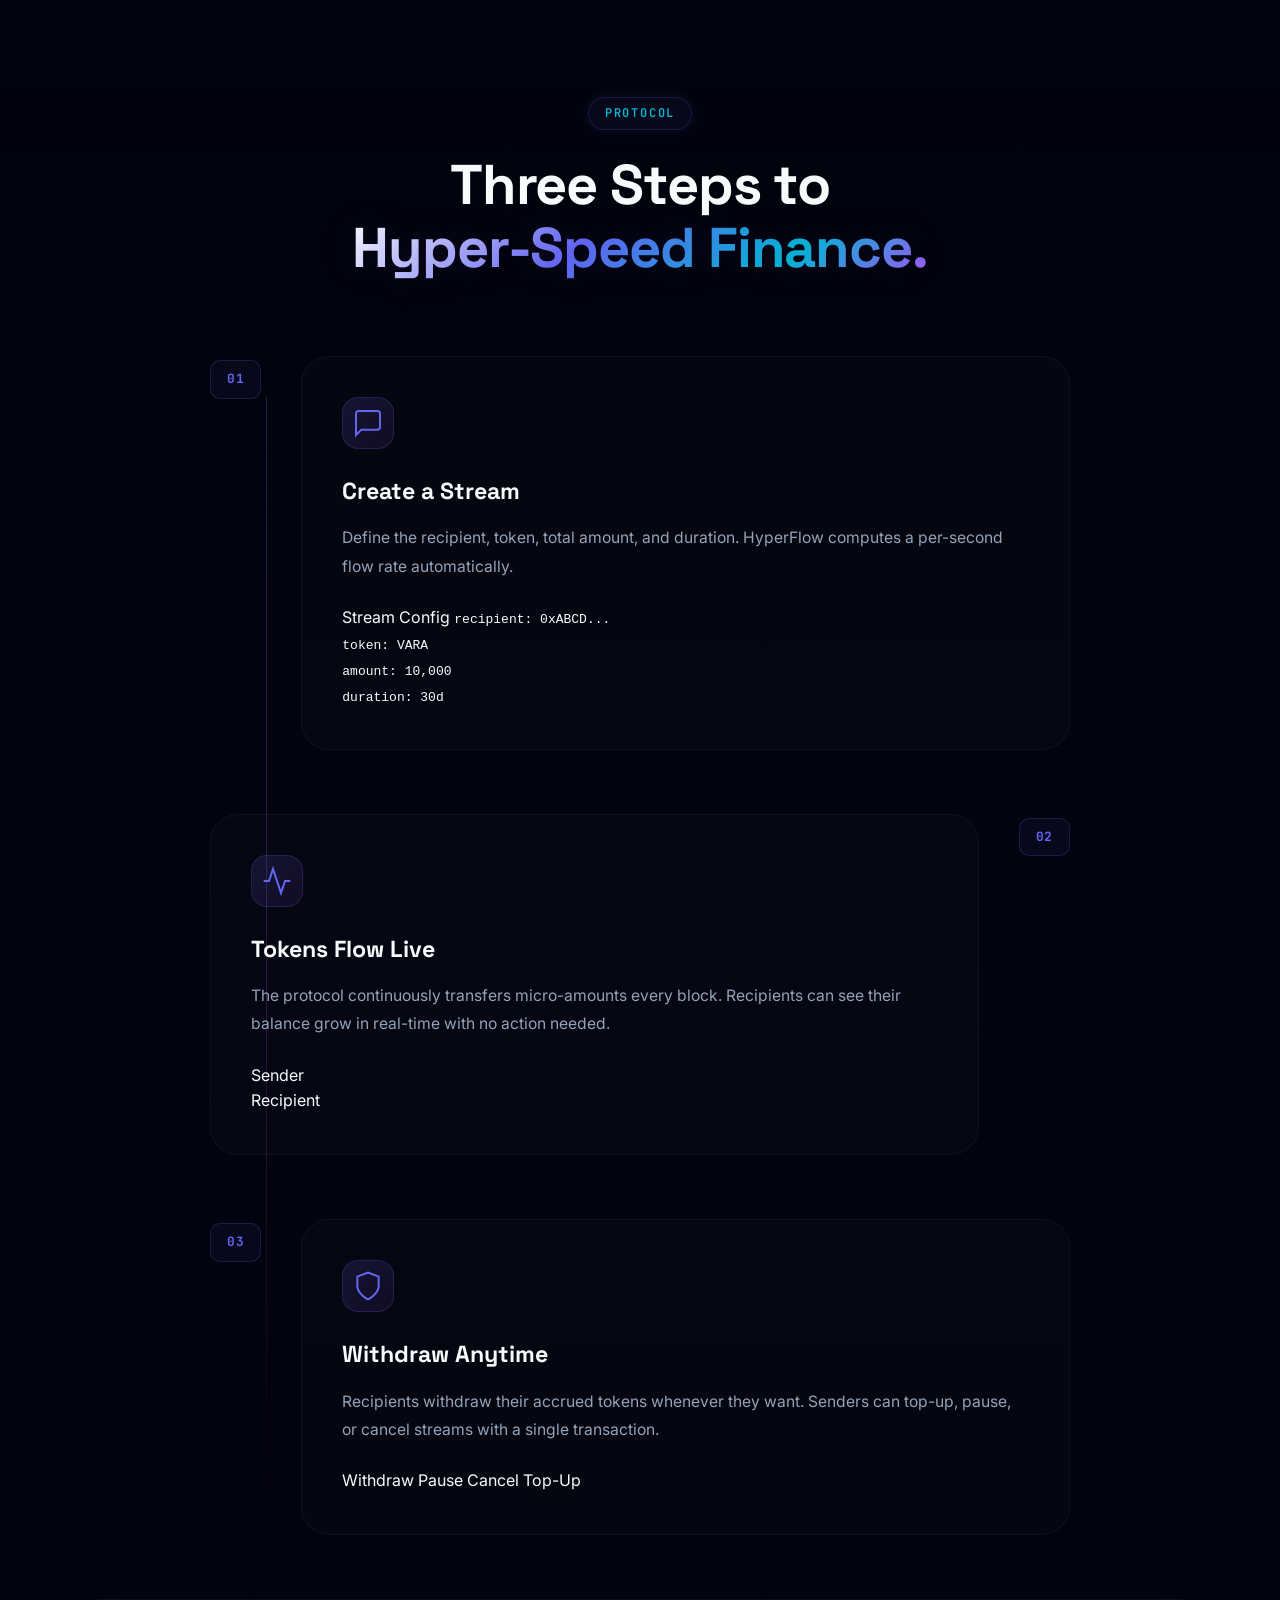
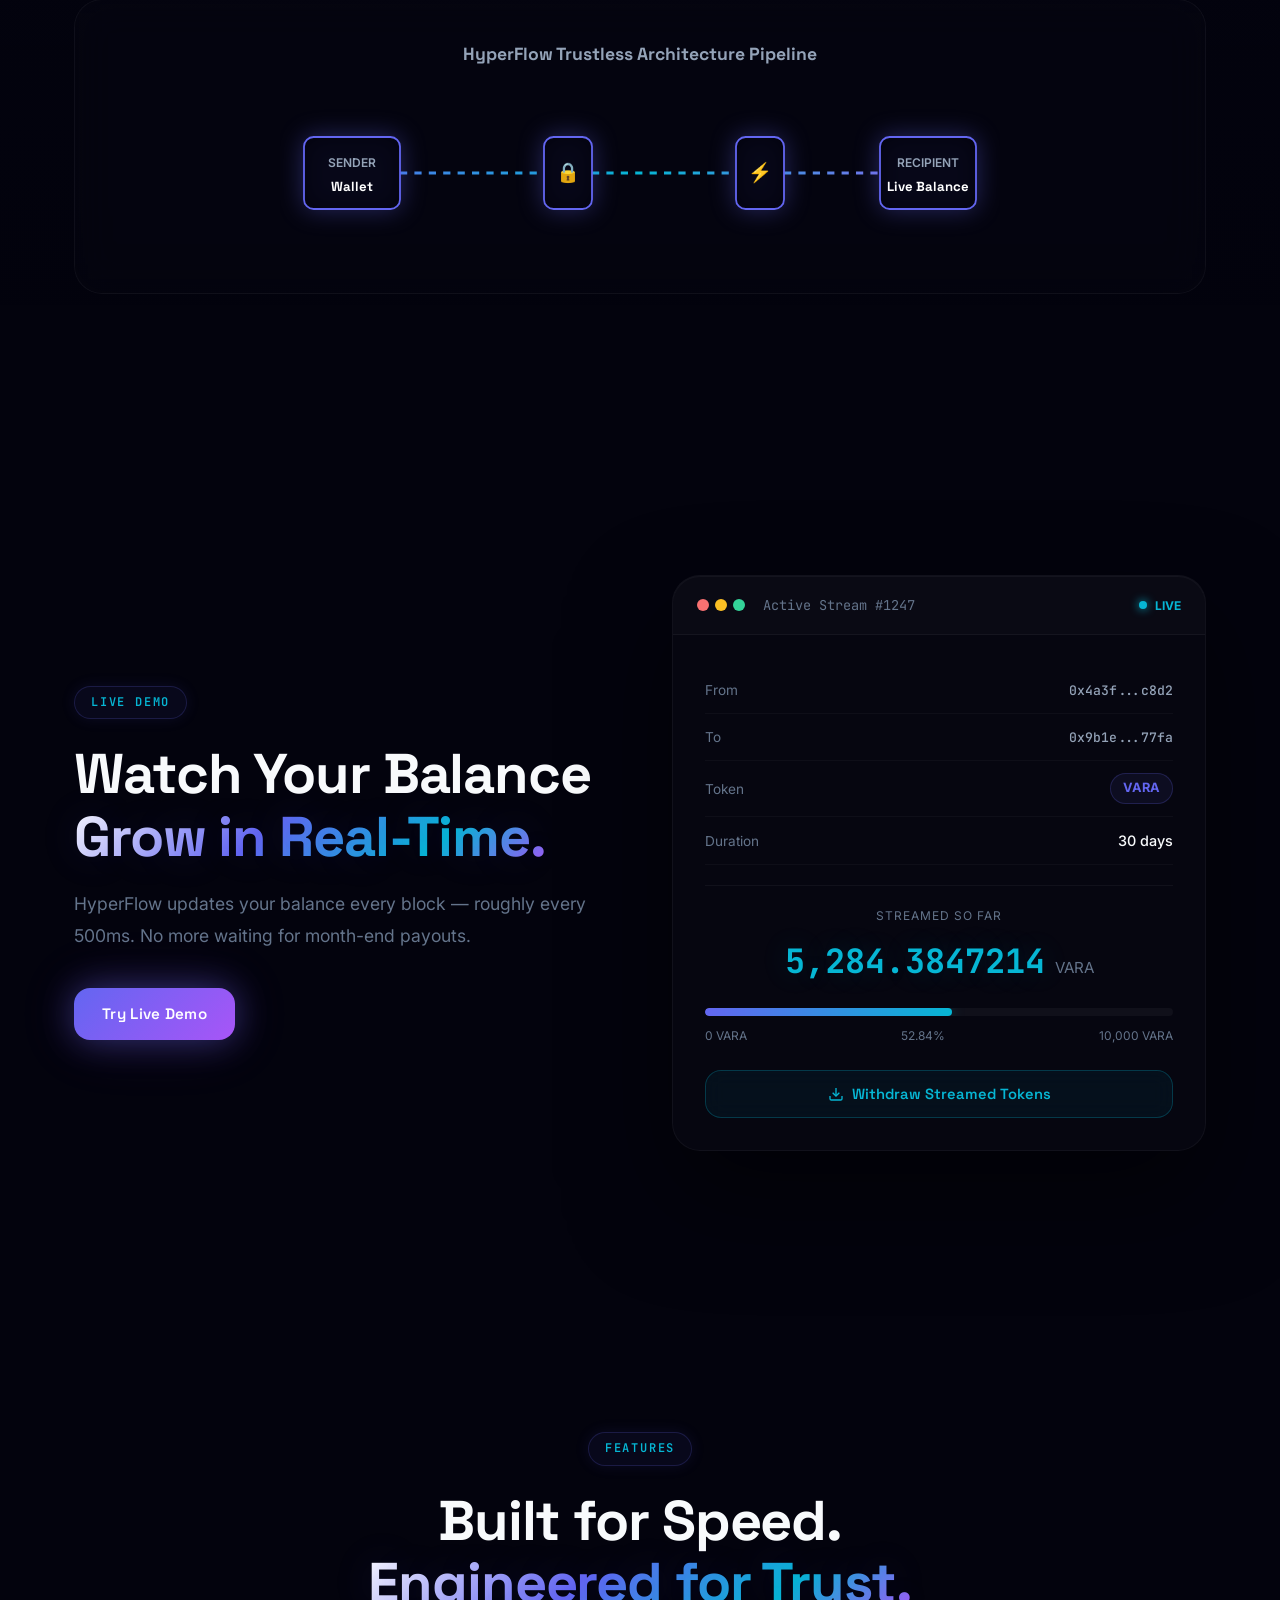
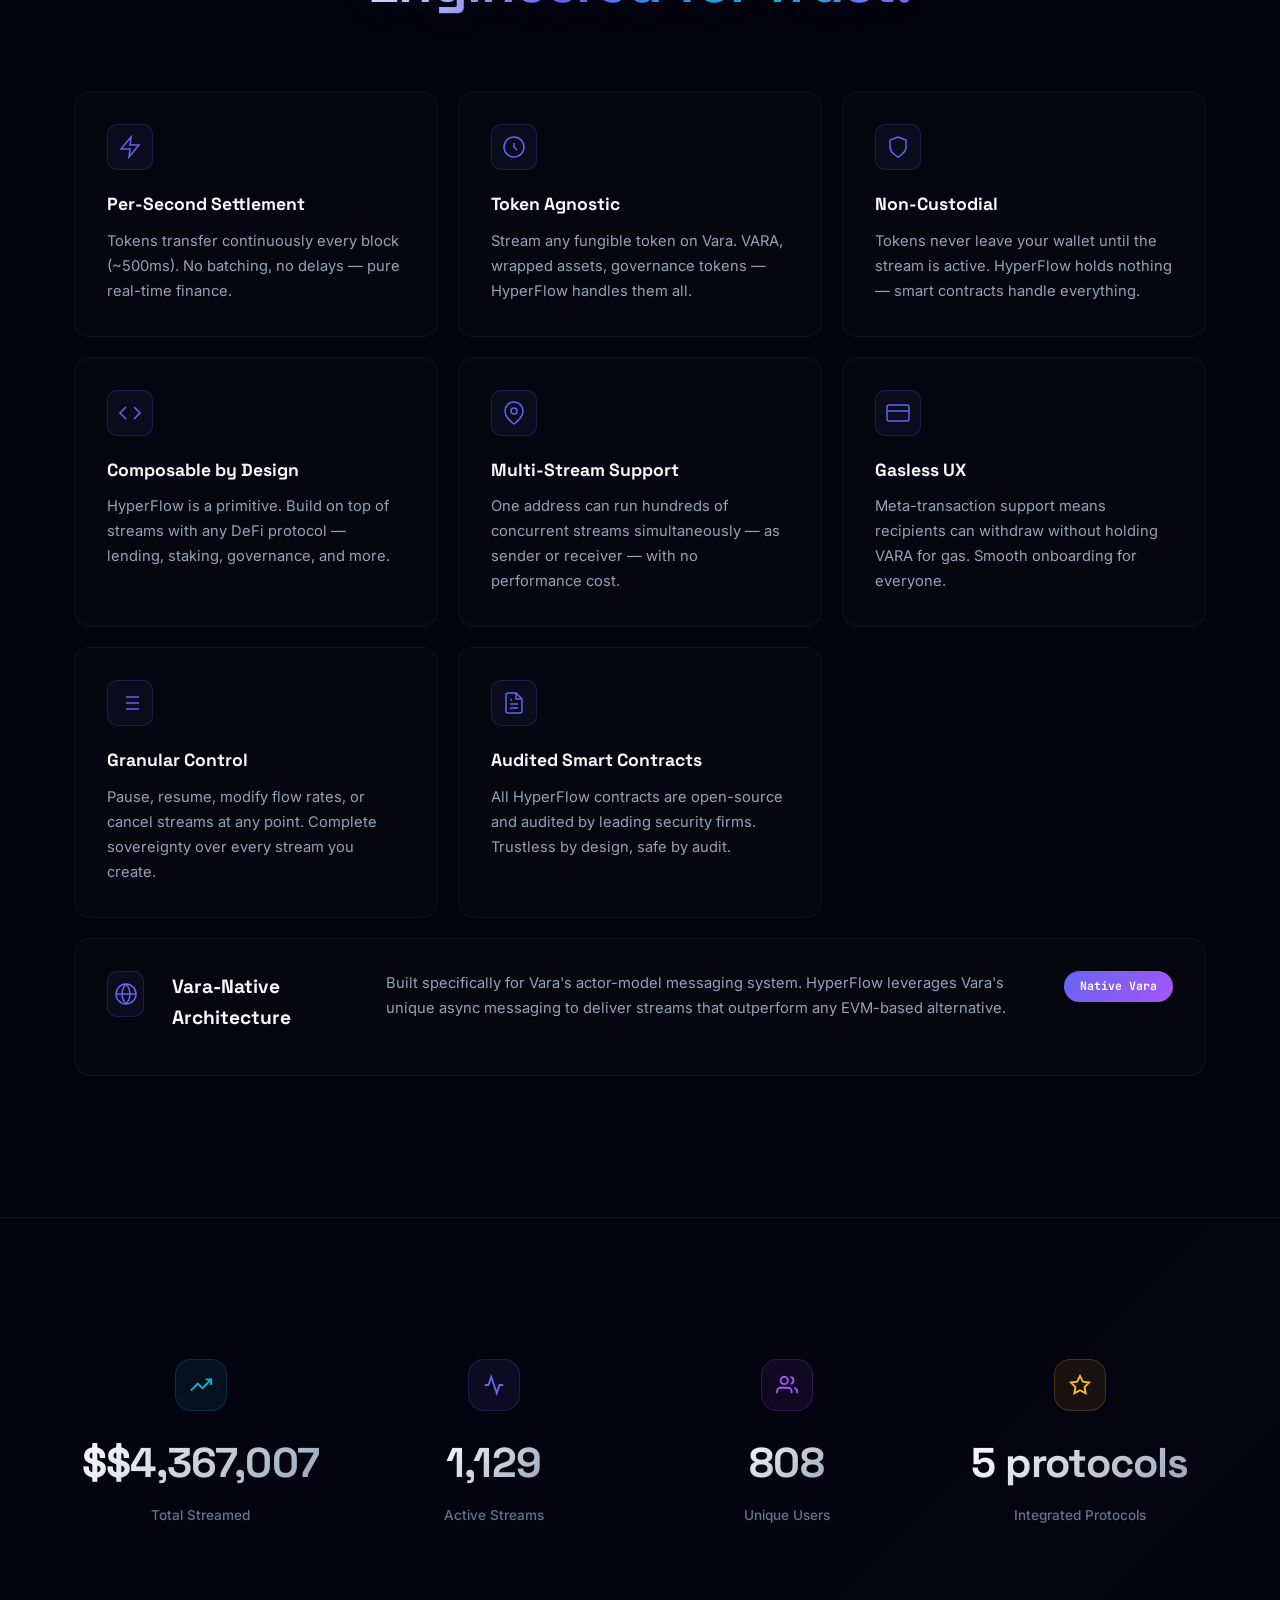
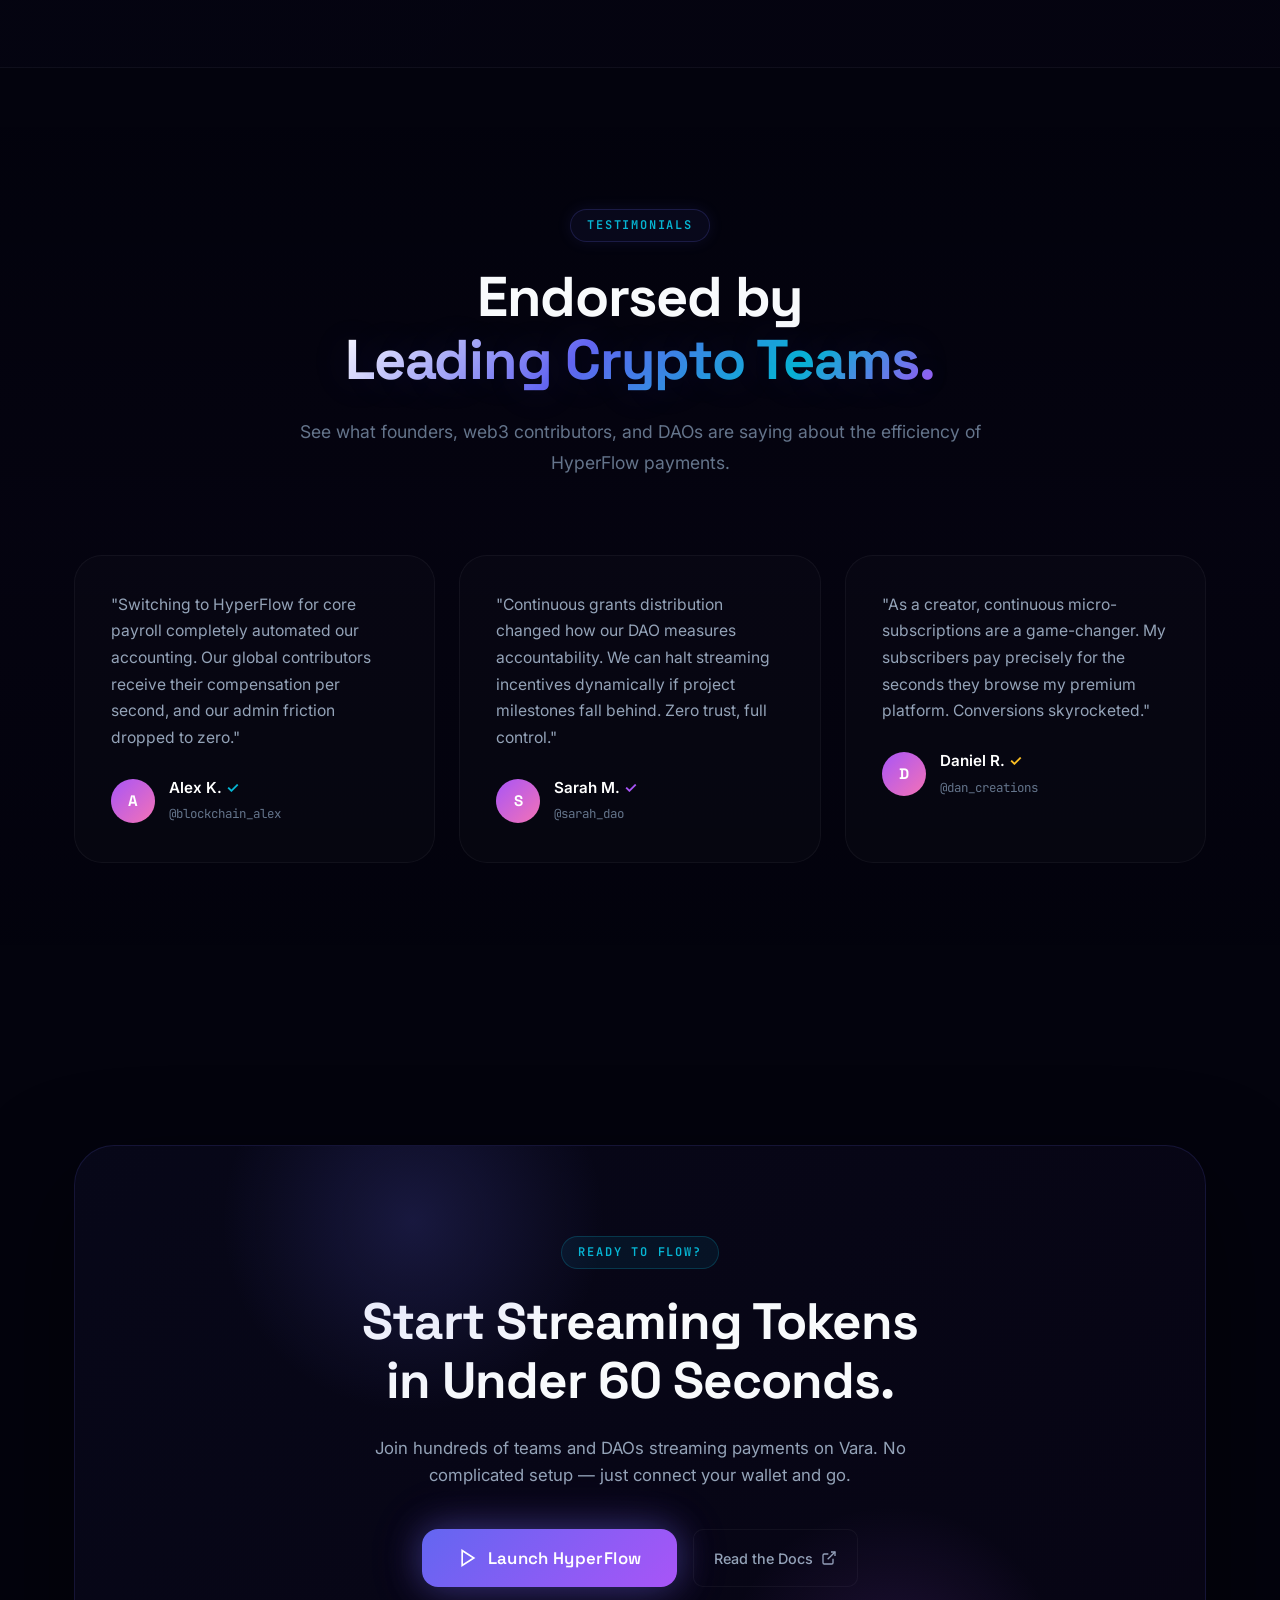
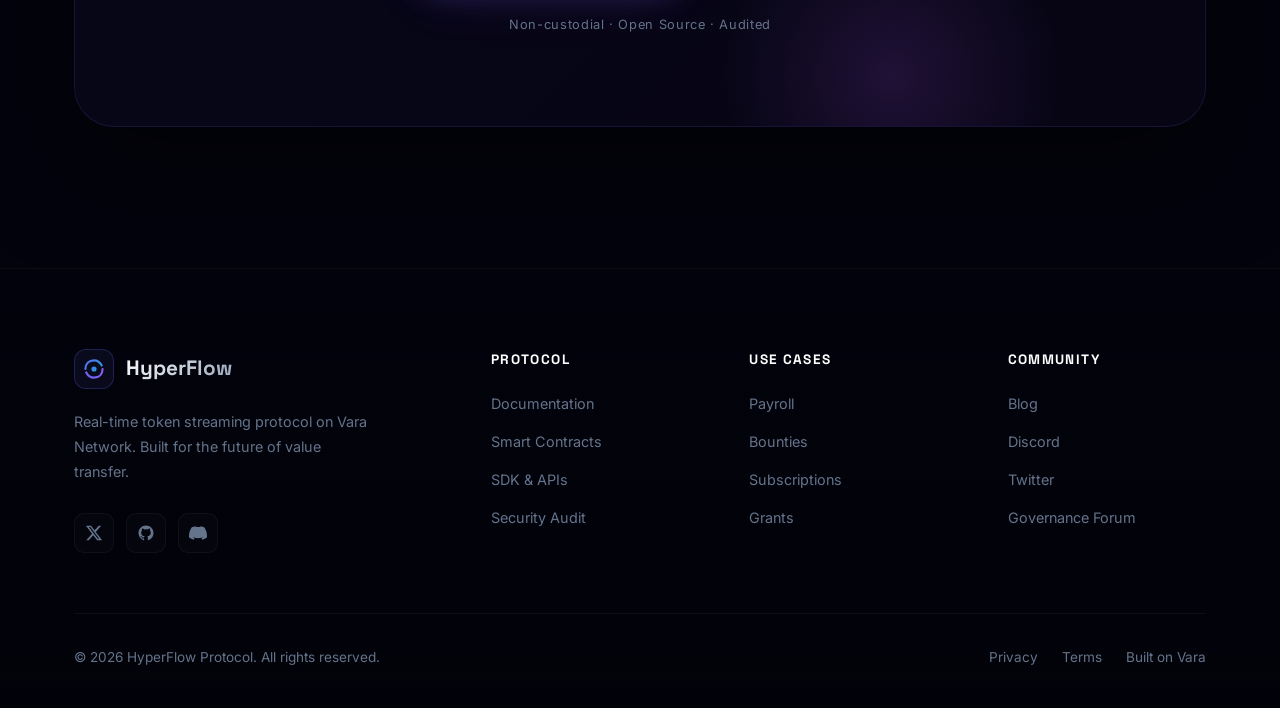
==== commit 5c04271c: "feat: add bracket cycling animation across hero title words (2s interval) + fix JS null guards - Eac" ====
--- a/index.html
+++ b/index.html
@@ -148,8 +148,8 @@
         </div>
 
         <h1 class="hero-title" style="text-align: left;">
-          Real-Time <br/>
-          Money <span class="bracket-wrap">Streaming<span class="bracket-corners"></span></span>
+          <span class="hero-word bracket-wrap">Real-Time<span class="bracket-corners"></span></span> <br/>
+          <span class="hero-word">Money<span class="bracket-corners"></span></span> <span class="hero-word">Streaming<span class="bracket-corners"></span></span>
         </h1>
 
         <p class="hero-subtitle" style="text-align: left; margin: 0 0 40px 0;">
--- a/style.css
+++ b/style.css
@@ -1019,44 +1019,63 @@
   z-index: 10;
 }
 
-/* Corner Bracket Highlights */
-.bracket-wrap {
+/* Corner Bracket Highlights — Word Cycling */
+.hero-word {
   position: relative;
   display: inline-block;
   padding: 4px 18px;
+  color: inherit;
+  font-family: var(--font-head);
+  transition: color 0.5s cubic-bezier(0.16, 1, 0.3, 1),
+              text-shadow 0.5s cubic-bezier(0.16, 1, 0.3, 1);
+}
+.hero-word.bracket-wrap {
   color: var(--cyan);
-  font-family: var(--font-head);
-  text-shadow: 0 0 25px rgba(6,182,212,0.4);
-}
-.bracket-wrap::before, .bracket-wrap::after,
-.bracket-corners::before, .bracket-corners::after {
+  text-shadow: 0 0 30px rgba(6,182,212,0.45), 0 0 60px rgba(6,182,212,0.15);
+}
+
+.hero-word::before, .hero-word::after,
+.hero-word .bracket-corners::before, .hero-word .bracket-corners::after {
   content: '';
   position: absolute;
-  width: 12px; height: 12px;
+  width: 14px; height: 14px;
   border-color: var(--cyan);
   border-style: solid;
-  transition: all 0.3s ease;
-  box-shadow: 0 0 8px rgba(6,182,212,0.3);
-}
+  box-shadow: 0 0 12px rgba(6,182,212,0.35);
+  opacity: 0;
+  transform: scale(0.6);
+  transition: opacity 0.45s cubic-bezier(0.16, 1, 0.3, 1),
+              transform 0.45s cubic-bezier(0.16, 1, 0.3, 1),
+              box-shadow 0.45s ease;
+}
+.hero-word.bracket-wrap::before,
+.hero-word.bracket-wrap::after,
+.hero-word.bracket-wrap .bracket-corners::before,
+.hero-word.bracket-wrap .bracket-corners::after {
+  opacity: 1;
+  transform: scale(1);
+  box-shadow: 0 0 18px rgba(6,182,212,0.5);
+}
+
 /* Top Left Bracket */
-.bracket-wrap::before {
-  top: -2px; left: -2px;
-  border-width: 2px 0 0 2px;
+.hero-word::before {
+  top: -4px; left: -4px;
+  border-width: 2.5px 0 0 2.5px;
 }
 /* Top Right Bracket */
-.bracket-wrap::after {
-  top: -2px; right: -2px;
-  border-width: 2px 2px 0 0;
+.hero-word::after {
+  top: -4px; right: -4px;
+  border-width: 2.5px 2.5px 0 0;
 }
 /* Bottom Left Bracket */
-.bracket-corners::before {
-  bottom: -2px; left: -2px;
-  border-width: 0 0 2px 2px;
+.hero-word .bracket-corners::before {
+  bottom: -4px; left: -4px;
+  border-width: 0 0 2.5px 2.5px;
 }
 /* Bottom Right Bracket */
-.bracket-corners::after {
-  bottom: -2px; right: -2px;
-  border-width: 0 2px 2px 0;
+.hero-word .bracket-corners::after {
+  bottom: -4px; right: -4px;
+  border-width: 0 2.5px 2.5px 0;
 }
 
 /* 2x2 Status Indicators Grid (Bottom Left) */
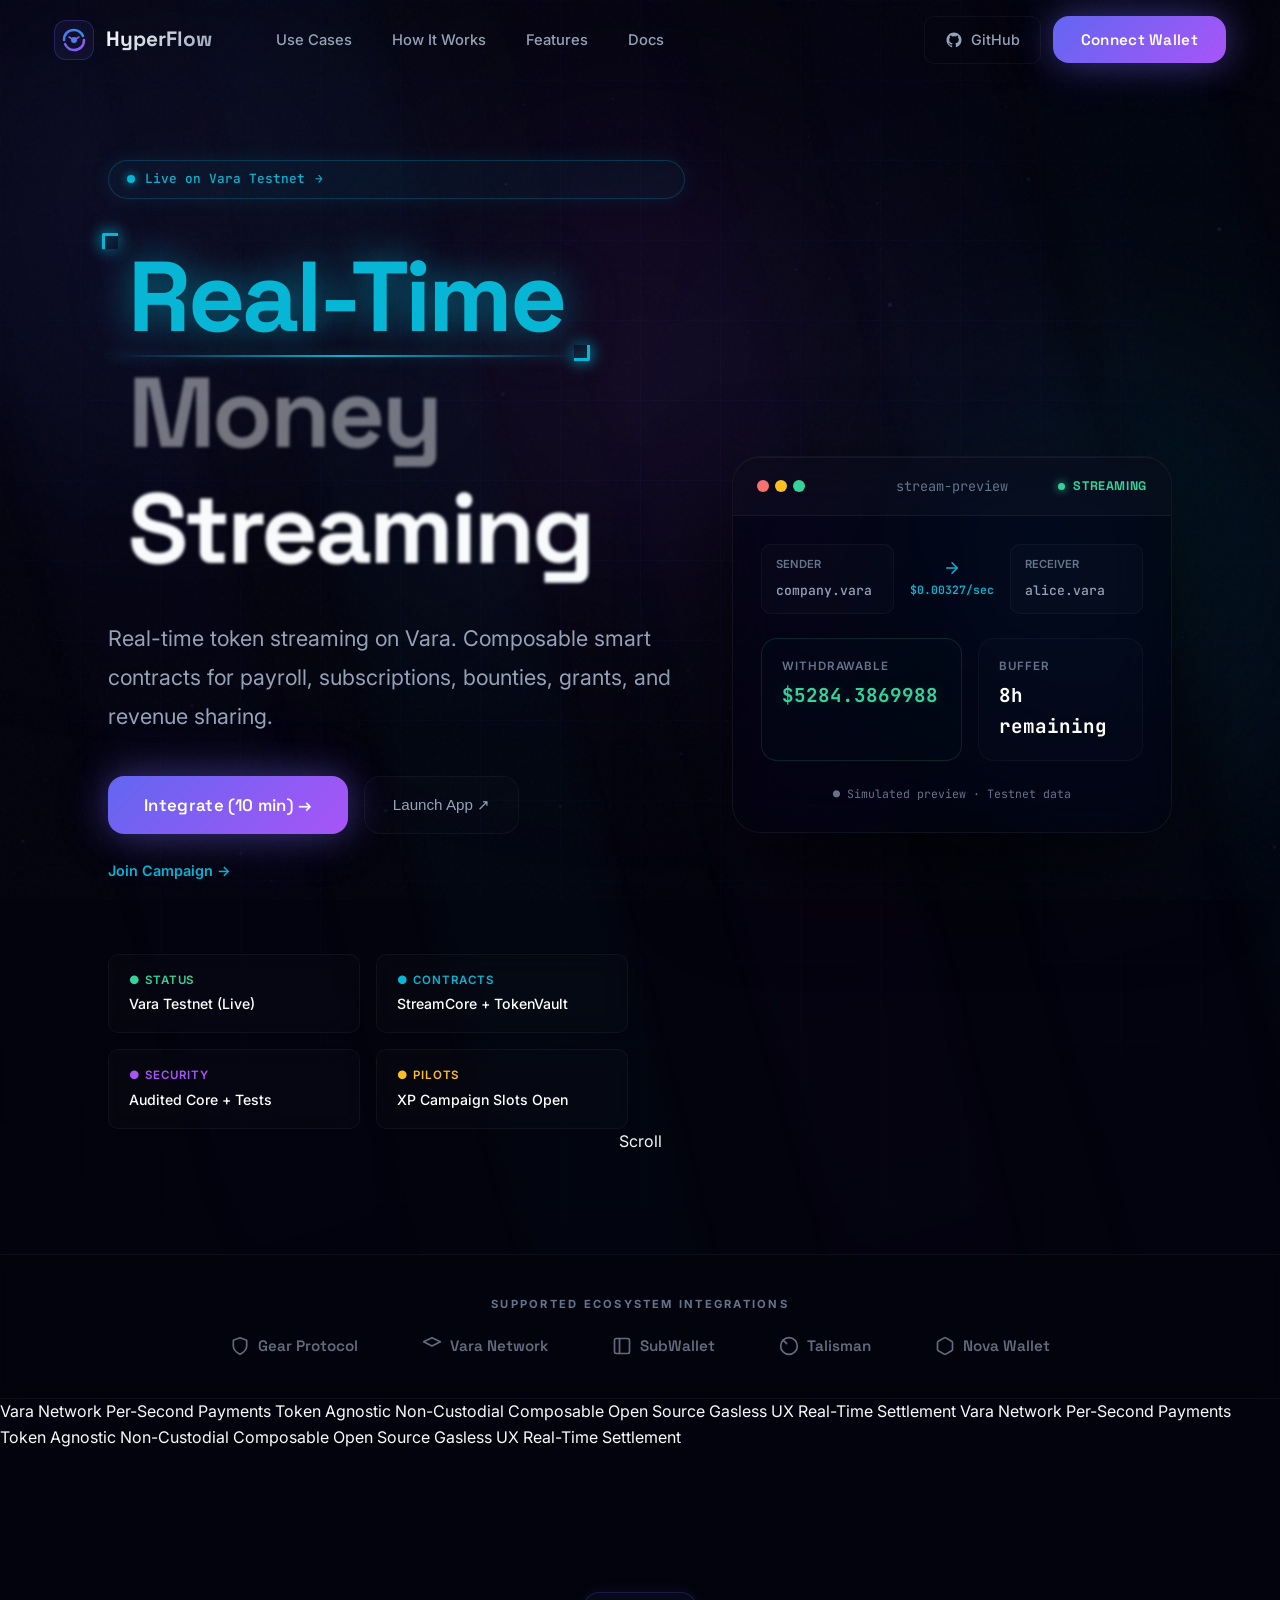
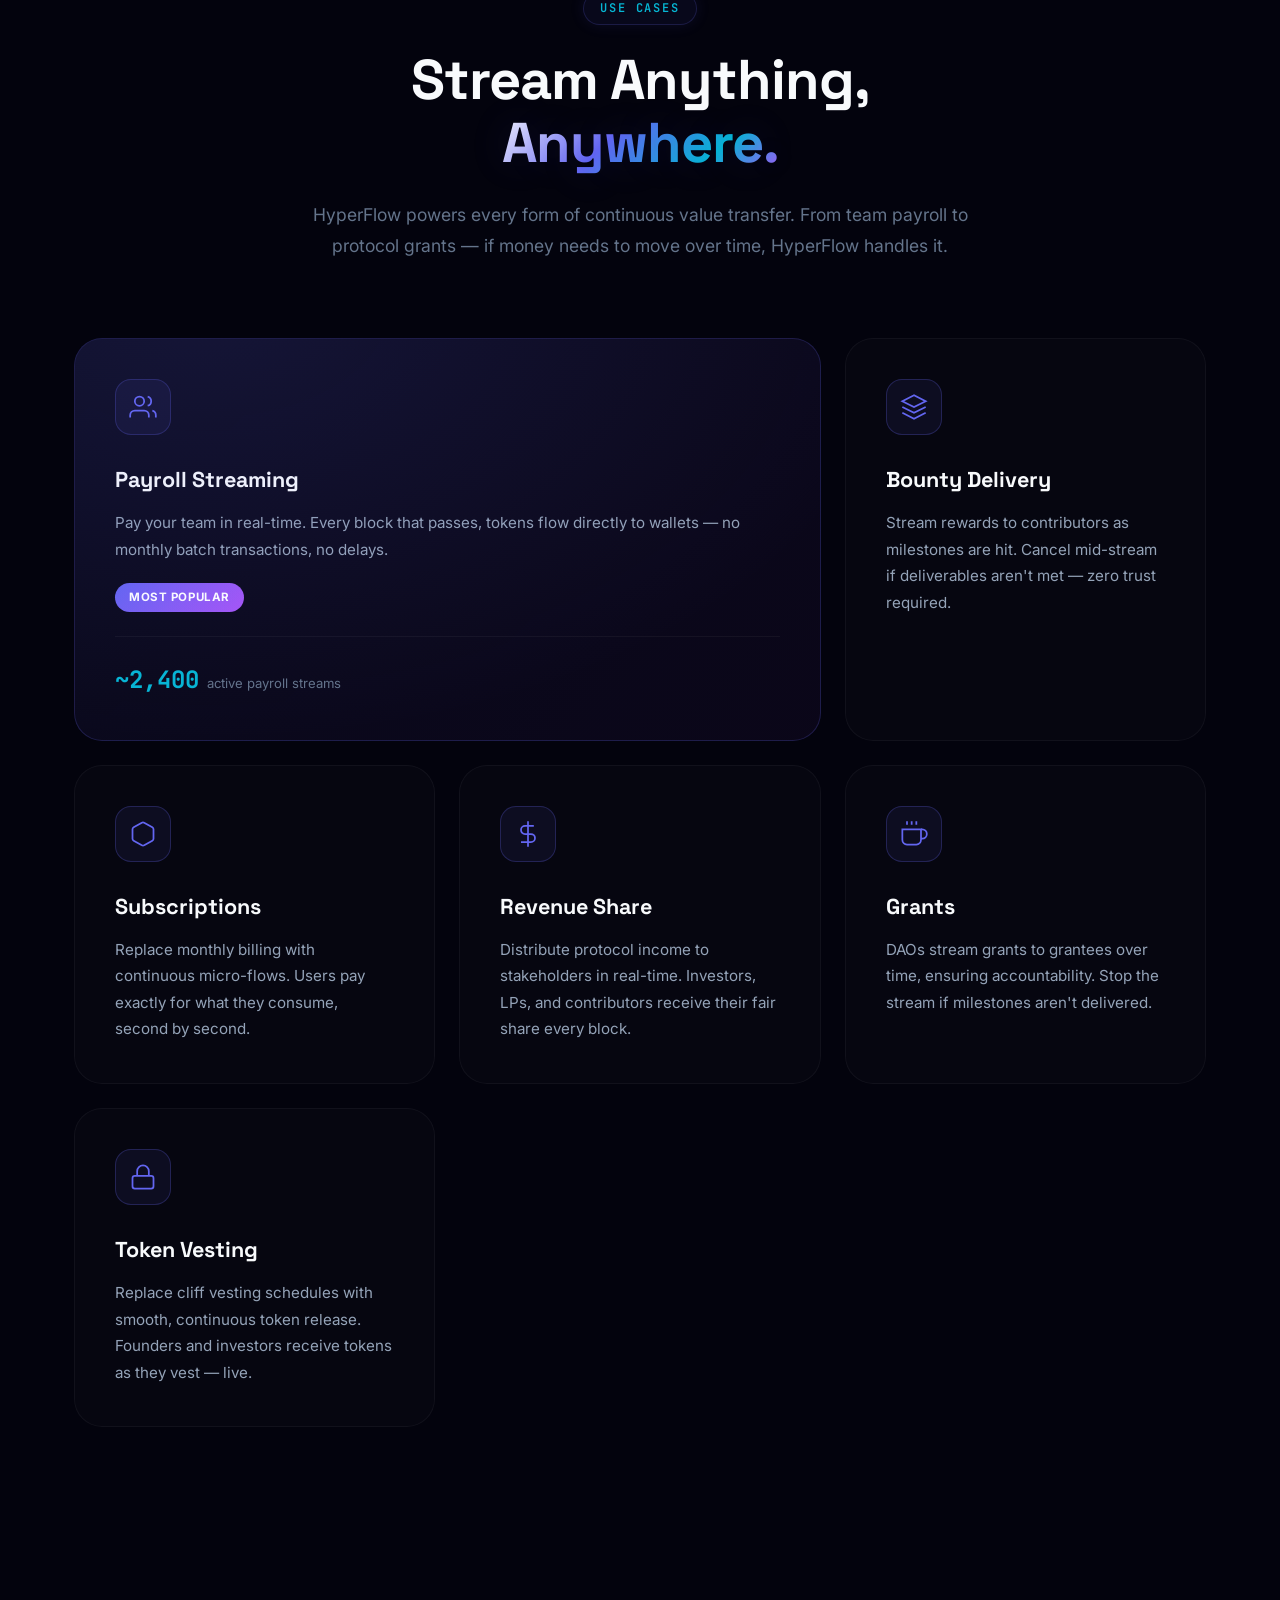
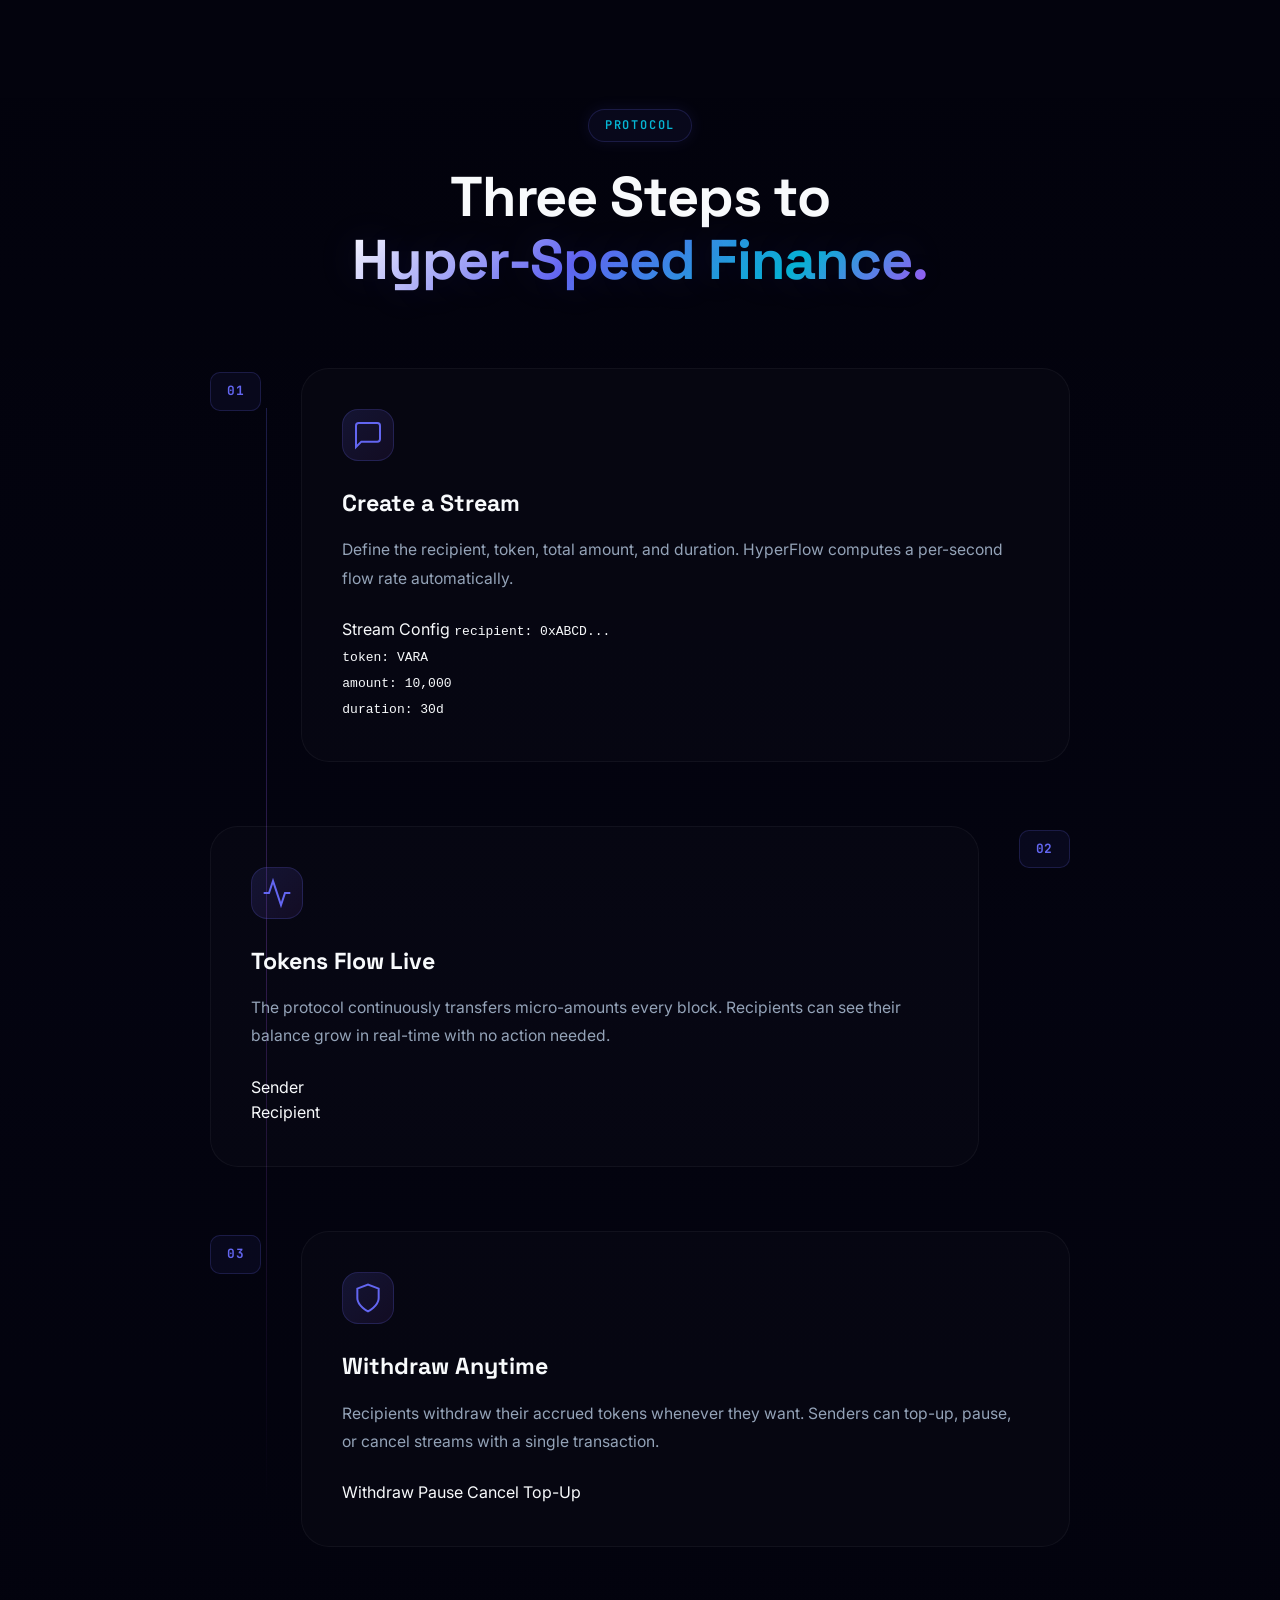
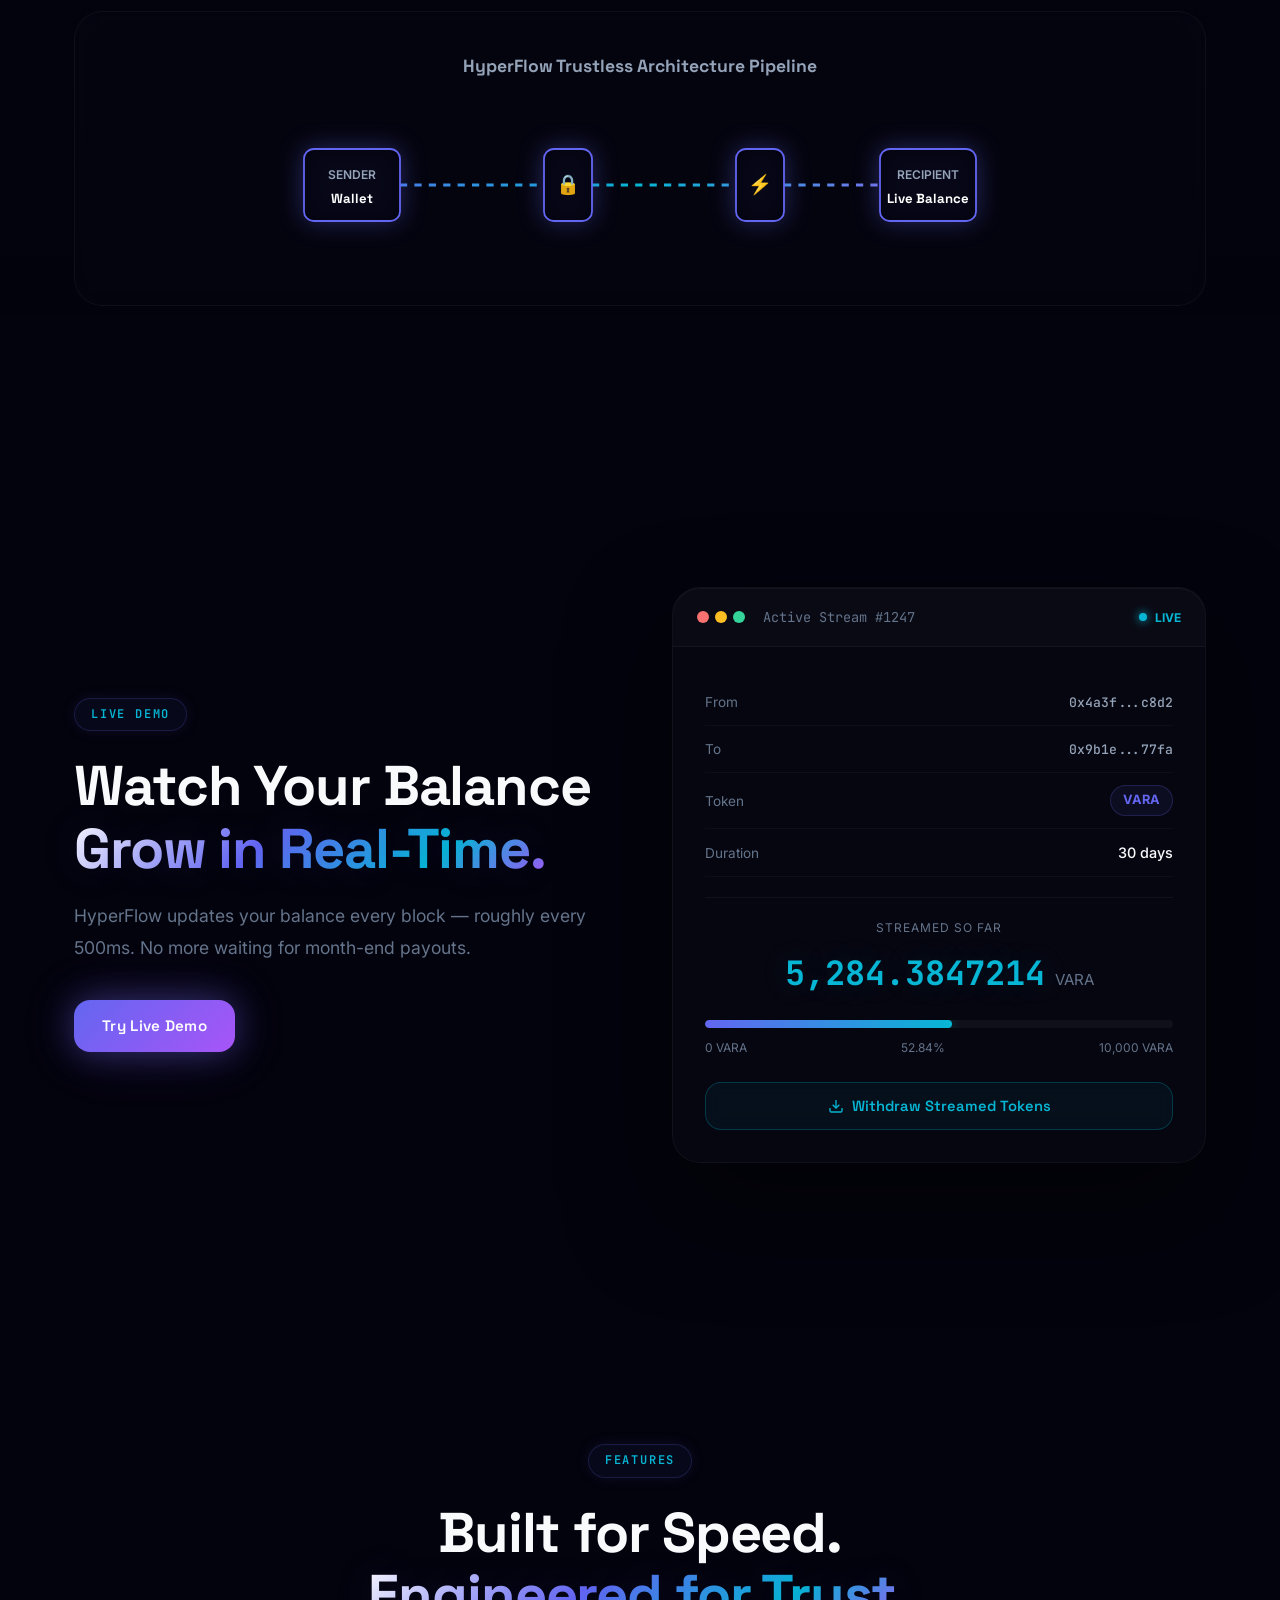
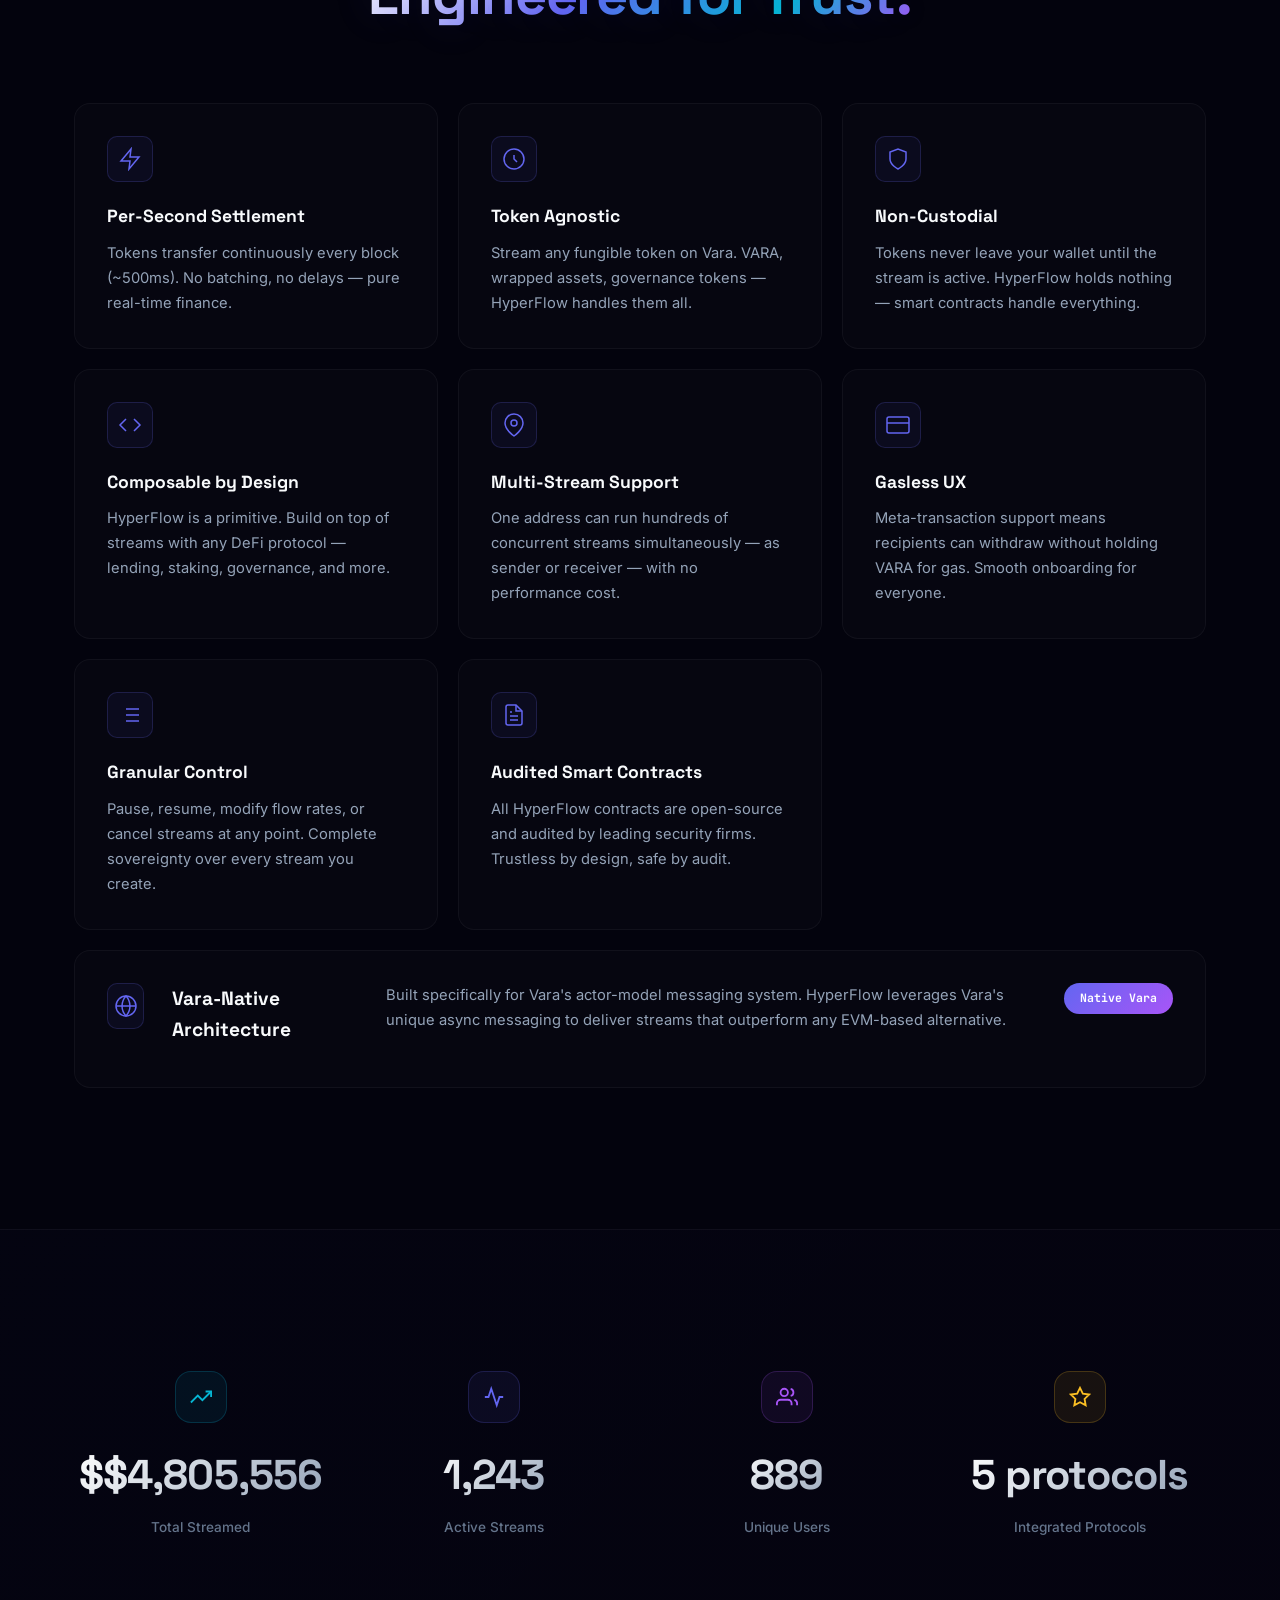
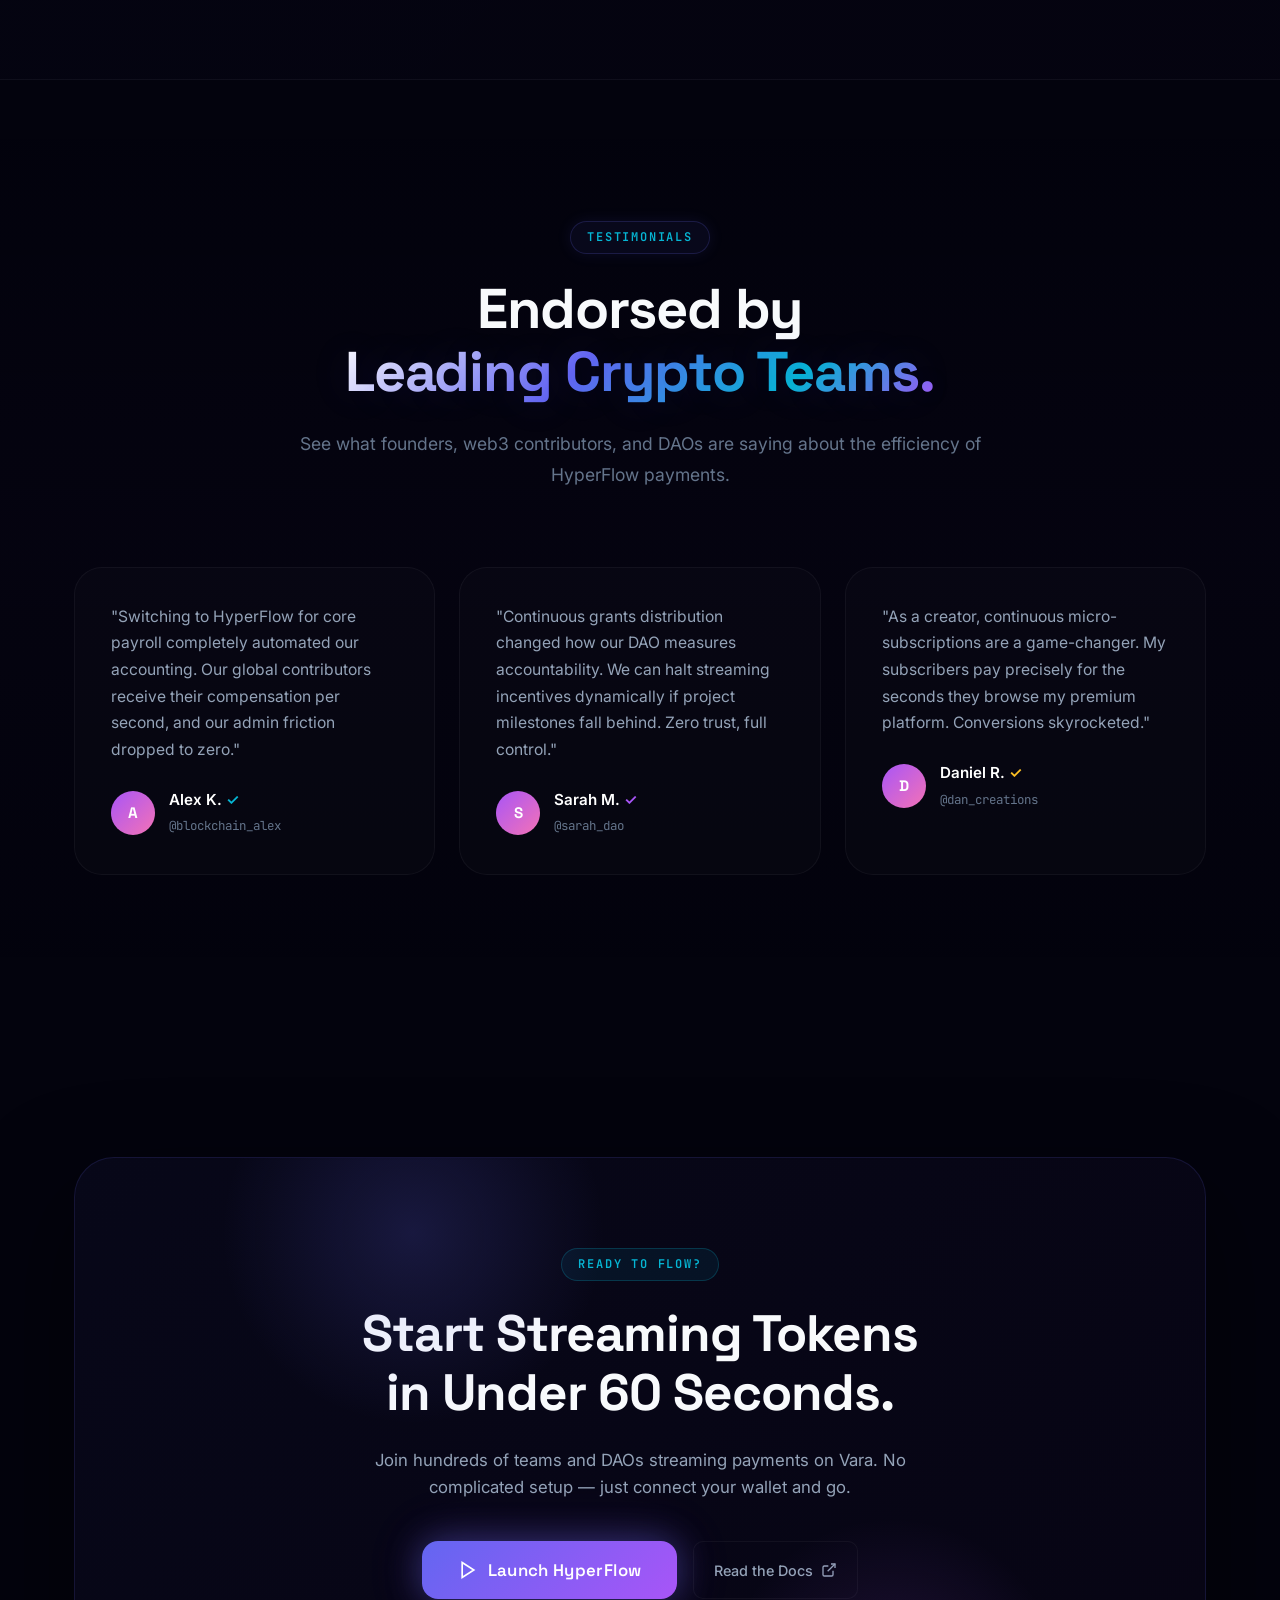
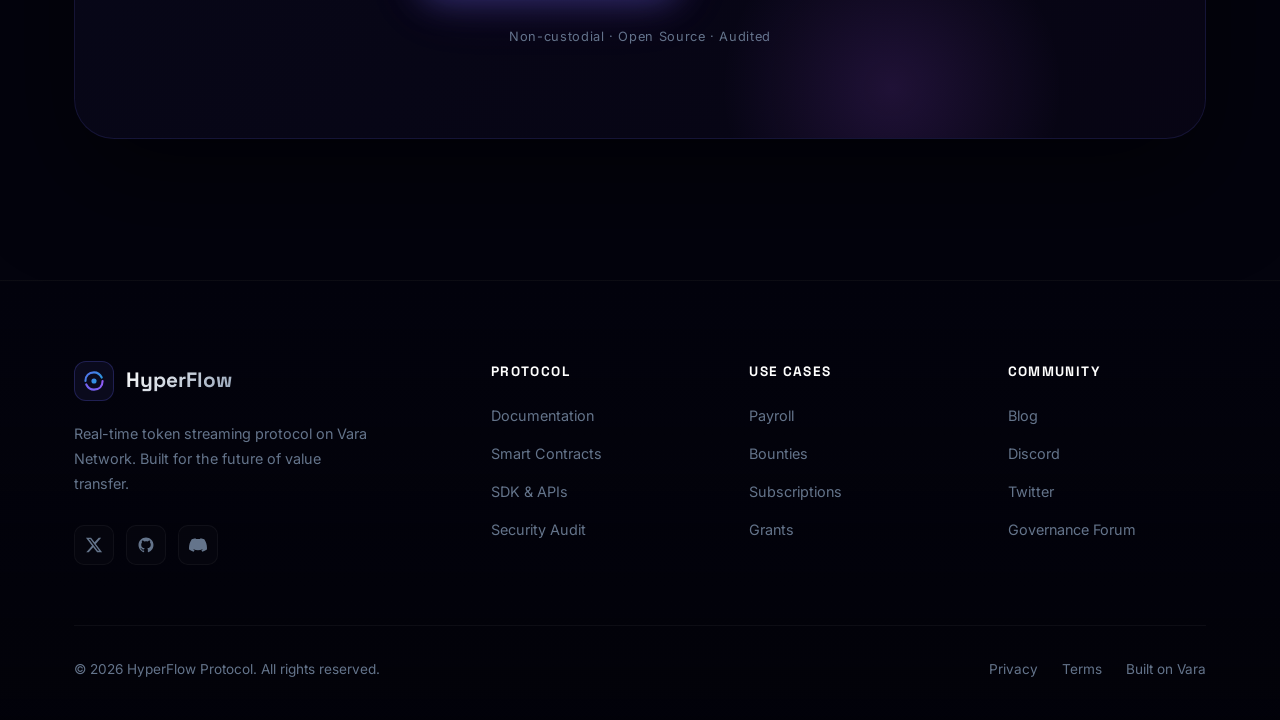
==== commit 078c4776: "fix: update all GitHub links to kingoficealwaysnice/hyperflow" ====
--- a/index.html
+++ b/index.html
@@ -883,8 +883,8 @@
       document.getElementById('cta-launch-btn')?.addEventListener('click', goToApp);
       document.getElementById('try-demo-btn')?.addEventListener('click', goToApp);
       document.getElementById('connect-wallet-btn')?.addEventListener('click', openLpWalletModal);
-      document.getElementById('nav-github')?.setAttribute('href', 'https://github.com/BlockX-AI/GrowStreams_Backend');
-      document.getElementById('footer-github')?.setAttribute('href', 'https://github.com/BlockX-AI/GrowStreams_Backend');
+      document.getElementById('nav-github')?.setAttribute('href', 'https://github.com/kingoficealwaysnice/hyperflow');
+      document.getElementById('footer-github')?.setAttribute('href', 'https://github.com/kingoficealwaysnice/hyperflow');
       document.getElementById('footer-vara')?.setAttribute('href', 'https://vara.network');
       document.getElementById('footer-vara')?.setAttribute('target', '_blank');
 
--- a/style.css
+++ b/style.css
@@ -1019,63 +1019,177 @@
   z-index: 10;
 }
 
-/* Corner Bracket Highlights — Word Cycling */
+/* Corner Bracket Highlights — Animated Word Cycling */
 .hero-word {
   position: relative;
   display: inline-block;
-  padding: 4px 18px;
+  padding: 6px 20px;
   color: inherit;
   font-family: var(--font-head);
-  transition: color 0.5s cubic-bezier(0.16, 1, 0.3, 1),
-              text-shadow 0.5s cubic-bezier(0.16, 1, 0.3, 1);
-}
+  filter: blur(1.5px);
+  opacity: 0.45;
+  transition: color 0.4s cubic-bezier(0.16, 1, 0.3, 1),
+              text-shadow 0.4s cubic-bezier(0.16, 1, 0.3, 1),
+              filter 0.4s cubic-bezier(0.16, 1, 0.3, 1),
+              opacity 0.4s cubic-bezier(0.16, 1, 0.3, 1);
+  cursor: default;
+}
+
+/* Active state — sharp, glowing text */
 .hero-word.bracket-wrap {
   color: var(--cyan);
-  text-shadow: 0 0 30px rgba(6,182,212,0.45), 0 0 60px rgba(6,182,212,0.15);
-}
-
-.hero-word::before, .hero-word::after,
-.hero-word .bracket-corners::before, .hero-word .bracket-corners::after {
+  text-shadow: 0 0 35px rgba(6,182,212,0.5), 0 0 80px rgba(6,182,212,0.18);
+  filter: blur(0px);
+  opacity: 1;
+}
+
+/* Subtle background glow behind active word */
+.hero-word::after {
   content: '';
   position: absolute;
-  width: 14px; height: 14px;
+  inset: 0;
+  border-radius: 8px;
+  background: radial-gradient(ellipse at center, rgba(6,182,212,0.06) 0%, transparent 70%);
+  opacity: 0;
+  transition: opacity 0.4s ease;
+  z-index: -1;
+}
+.hero-word.bracket-wrap::after {
+  opacity: 1;
+}
+
+/* Bracket corner elements — using the inner span */
+.hero-word .bracket-corners {
+  position: absolute;
+  inset: -6px;
+  pointer-events: none;
+  z-index: 1;
+}
+.hero-word .bracket-corners::before,
+.hero-word .bracket-corners::after {
+  content: '';
+  position: absolute;
+  width: 16px; height: 16px;
   border-color: var(--cyan);
   border-style: solid;
-  box-shadow: 0 0 12px rgba(6,182,212,0.35);
   opacity: 0;
-  transform: scale(0.6);
-  transition: opacity 0.45s cubic-bezier(0.16, 1, 0.3, 1),
-              transform 0.45s cubic-bezier(0.16, 1, 0.3, 1),
-              box-shadow 0.45s ease;
-}
-.hero-word.bracket-wrap::before,
-.hero-word.bracket-wrap::after,
+  transition: none; /* Controlled by animation */
+}
+
+/* We use box-shadows on a pseudo for the other two corners — 
+   but cleaner approach: use the hero-word::before for scanning underline */
+.hero-word::before {
+  content: '';
+  position: absolute;
+  bottom: -2px; left: 0;
+  width: 100%; height: 2px;
+  background: linear-gradient(90deg, transparent, var(--cyan), transparent);
+  transform: scaleX(0);
+  transform-origin: left;
+  transition: transform 0.5s cubic-bezier(0.16, 1, 0.3, 1);
+  box-shadow: 0 0 12px rgba(6,182,212,0.4);
+}
+.hero-word.bracket-wrap::before {
+  transform: scaleX(1);
+}
+
+/* Top-left corner */
+.hero-word .bracket-corners::before {
+  top: 0; left: 0;
+  border-width: 3px 0 0 3px;
+  border-radius: 2px 0 0 0;
+}
+/* Bottom-right corner */
+.hero-word .bracket-corners::after {
+  bottom: 0; right: 0;
+  border-width: 0 3px 3px 0;
+  border-radius: 0 0 2px 0;
+}
+
+/* When bracket-wrap is active → animate corners IN */
+.hero-word.bracket-wrap .bracket-corners::before {
+  animation: bracketSlideInTL 0.45s cubic-bezier(0.16, 1, 0.3, 1) forwards;
+}
+.hero-word.bracket-wrap .bracket-corners::after {
+  animation: bracketSlideInBR 0.45s 0.08s cubic-bezier(0.16, 1, 0.3, 1) forwards;
+}
+
+/* When bracket-wrap is removed → animate corners OUT */
+.hero-word:not(.bracket-wrap) .bracket-corners::before {
+  animation: bracketSlideOutTL 0.3s cubic-bezier(0.7, 0, 0.84, 0) forwards;
+}
+.hero-word:not(.bracket-wrap) .bracket-corners::after {
+  animation: bracketSlideOutBR 0.3s 0.05s cubic-bezier(0.7, 0, 0.84, 0) forwards;
+}
+
+/* Additional top-right and bottom-left corners via box-shadow trick on the bracket-corners element itself */
+.hero-word .bracket-corners {
+  opacity: 0;
+  transition: opacity 0.35s ease;
+}
+.hero-word.bracket-wrap .bracket-corners {
+  opacity: 1;
+}
+
+/* ── BRACKET KEYFRAME ANIMATIONS ── */
+@keyframes bracketSlideInTL {
+  0% {
+    opacity: 0;
+    transform: translate(-10px, -10px) scale(0.5);
+  }
+  60% {
+    opacity: 1;
+    transform: translate(2px, 2px) scale(1.1);
+  }
+  100% {
+    opacity: 1;
+    transform: translate(0, 0) scale(1);
+    box-shadow: 0 0 14px rgba(6,182,212,0.5), 0 0 30px rgba(6,182,212,0.15);
+  }
+}
+
+@keyframes bracketSlideInBR {
+  0% {
+    opacity: 0;
+    transform: translate(10px, 10px) scale(0.5);
+  }
+  60% {
+    opacity: 1;
+    transform: translate(-2px, -2px) scale(1.1);
+  }
+  100% {
+    opacity: 1;
+    transform: translate(0, 0) scale(1);
+    box-shadow: 0 0 14px rgba(6,182,212,0.5), 0 0 30px rgba(6,182,212,0.15);
+  }
+}
+
+@keyframes bracketSlideOutTL {
+  0% {
+    opacity: 1;
+    transform: translate(0, 0) scale(1);
+  }
+  100% {
+    opacity: 0;
+    transform: translate(-8px, -8px) scale(0.4);
+  }
+}
+
+@keyframes bracketSlideOutBR {
+  0% {
+    opacity: 1;
+    transform: translate(0, 0) scale(1);
+  }
+  100% {
+    opacity: 0;
+    transform: translate(8px, 8px) scale(0.4);
+  }
+}
+
+/* Pulsing glow on active bracket corners */
 .hero-word.bracket-wrap .bracket-corners::before,
 .hero-word.bracket-wrap .bracket-corners::after {
-  opacity: 1;
-  transform: scale(1);
-  box-shadow: 0 0 18px rgba(6,182,212,0.5);
-}
-
-/* Top Left Bracket */
-.hero-word::before {
-  top: -4px; left: -4px;
-  border-width: 2.5px 0 0 2.5px;
-}
-/* Top Right Bracket */
-.hero-word::after {
-  top: -4px; right: -4px;
-  border-width: 2.5px 2.5px 0 0;
-}
-/* Bottom Left Bracket */
-.hero-word .bracket-corners::before {
-  bottom: -4px; left: -4px;
-  border-width: 0 0 2.5px 2.5px;
-}
-/* Bottom Right Bracket */
-.hero-word .bracket-corners::after {
-  bottom: -4px; right: -4px;
-  border-width: 0 2.5px 2.5px 0;
+  filter: drop-shadow(0 0 6px rgba(6,182,212,0.6));
 }
 
 /* 2x2 Status Indicators Grid (Bottom Left) */
